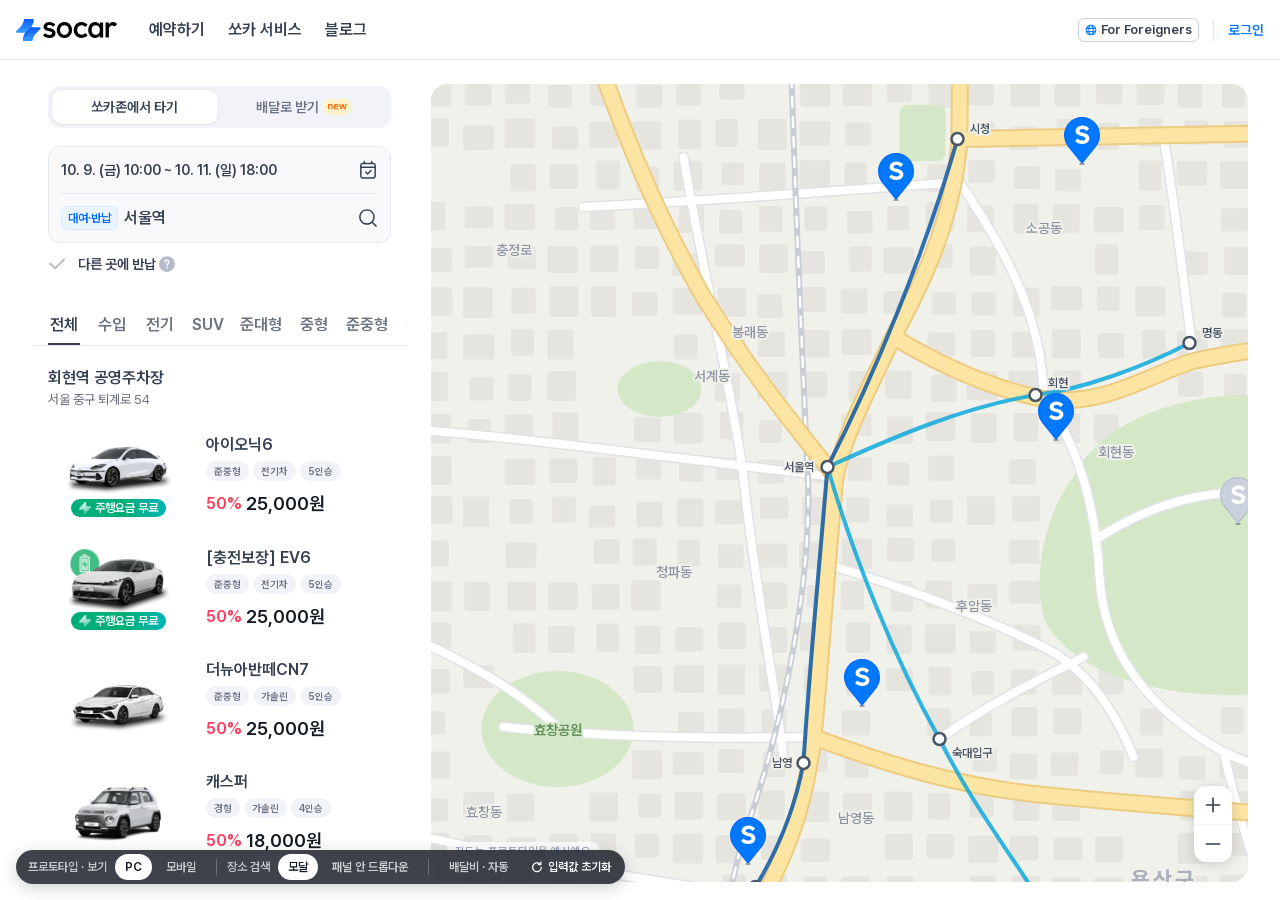
==== socar-zone-delivery-switch.html @ 8767984e "Show empty delivery request reminder again after focus and scroll" ====
<!doctype html>
<html lang="ko">
<head>
<meta charset="utf-8">
<meta name="viewport" content="width=device-width, initial-scale=1, viewport-fit=cover">
<meta name="description" content="쏘카 웹 예약 — 쏘카존 예약과 배달을 한 화면에서 전환하는 프로토타입">
<title>쏘카존·배달 전환 프로토타입 | 쏘카 웹 예약</title>
<style>
@font-face{font-family:'Pretendard Variable';font-style:normal;font-weight:45 930;font-display:swap;src:url([data-uri]) format('woff2');}
:root{
  color-scheme:light;
  /* SOCAR FRAME 2.0 */
  --white:#FFFFFF;
  --gray-50:#F9F9FB;--gray-100:#F2F3F8;--gray-200:#E5E8EF;--gray-300:#CBD1DC;--gray-400:#B4BBCB;
  --gray-500:#99A1B1;--gray-600:#697383;--gray-700:#4A5667;--gray-800:#354153;--gray-900:#262F3C;--gray-1000:#141A24;
  --blue-50:#EBF5FF;--blue-100:#D6EBFF;--blue-400:#3393FF;--blue-500:#0078FF;--blue-600:#0069FF;--blue-700:#0052E0;
  --indigo-50:#ECEFFE;--indigo-100:#D7DEFE;--indigo-500:#4B68FF;--indigo-600:#3554F8;
  --orange-50:#FFF8E6;--orange-100:#FFF3CC;--orange-300:#FFC566;--orange-500:#FF8800;--orange-600:#FA7900;
  --text-strong:#141A24;--text-primary:#354153;--text-secondary:#697383;--text-tertiary:#99A1B1;--text-disabled:#B4BBCB;
  --primary:#0078FF;--primary-strong:#0069FF;--primary-heavy:#0052E0;
  --border-weak:#F2F3F8;--border:#E5E8EF;
  --negative:#FF3A5B;--positive-strong:#00BB83;--caution:#FF8800;
  --map-land:#F1F1EC;
  --font:'Pretendard Variable','Pretendard',-apple-system,BlinkMacSystemFont,'Apple SD Gothic Neo','Noto Sans KR','Malgun Gothic',system-ui,sans-serif;
  box-sizing:border-box;
  padding-top:env(safe-area-inset-top,0px);
  padding-bottom:env(safe-area-inset-bottom,0px);
}
*,*::before,*::after{box-sizing:border-box}
html{height:100%;scroll-padding-top:env(safe-area-inset-top,0px);-webkit-text-size-adjust:100%;text-size-adjust:100%}
body{margin:0;height:100%;background:#FFFFFF;color:var(--text-primary);font-family:var(--font);font-size:14px;line-height:22px;-webkit-font-smoothing:antialiased;-moz-osx-font-smoothing:grayscale;word-break:keep-all}
p,h2{margin:0}
button{font:inherit;color:inherit;background:none;border:0;padding:0;margin:0;cursor:pointer;text-align:inherit;-webkit-tap-highlight-color:transparent}
input{font:inherit;color:inherit}
svg{display:block;flex:none}
:focus{outline:none}
:focus-visible{outline:2px solid var(--primary);outline-offset:2px}
.sr-only{position:absolute;width:1px;height:1px;padding:0;margin:-1px;overflow:hidden;clip:rect(0,0,0,0);white-space:nowrap;border:0}
.defs{position:absolute;width:0;height:0;overflow:hidden}

/* ── Layout ── */
.app{height:100%;min-height:640px;display:flex;flex-direction:column}
.gnb{flex:none;height:60px;background:#fff;border-bottom:1px solid var(--gray-200);position:relative;z-index:30}
.gnb__inner{max-width:1280px;height:100%;margin:0 auto;padding:12px 16px;display:flex;align-items:center;gap:32px}
.gnb__logo{display:block;flex:none;width:101px;height:22px;border-radius:4px}
.gnb__nav{flex:1;min-width:0;display:flex;align-items:center;gap:23px}
.gnb__nav a{font-size:16px;font-weight:600;line-height:24px;color:var(--text-primary);text-decoration:none;white-space:nowrap;border-radius:6px}
.gnb__util{flex:none;display:flex;align-items:center;gap:14px}
.koro{display:inline-flex;align-items:center;gap:4px;padding:1px 6px;border:1px solid var(--gray-300);border-radius:6px;background:#fff;font-size:13px;font-weight:600;line-height:20px;color:var(--text-primary);text-decoration:none;white-space:nowrap}
.gnb__divider{width:1px;height:22px;border-radius:1px;background:var(--gray-200)}
.gnb__login{font-size:14px;font-weight:600;line-height:22px;color:var(--primary);border-radius:6px}
.main{flex:1;min-height:0;display:flex;justify-content:center;padding:24px 32px 18px}
.main__inner{flex:1;max-width:1280px;min-width:0;height:100%;display:flex;gap:24px}

/* ── Left panel ── */
.panel{flex:none;width:375px;min-height:0;display:flex;flex-direction:column}
.results-scroll{flex:1;min-height:0;overflow-y:auto;overscroll-behavior:contain;scrollbar-width:thin;scrollbar-color:var(--gray-300) transparent}
.controls{flex:none;padding:0 12px}
.seg{position:relative;display:flex;gap:4px;height:42px;padding:4px;border-radius:12px;background:var(--gray-100)}
.seg__slider{position:absolute;top:4px;left:4px;width:calc(50% - 6px);height:34px;border-radius:10px;background:#fff;box-shadow:0 0 2px rgba(38,47,60,.12),0 1px 2px rgba(38,47,60,.06);transition:transform .2s ease}
.seg[data-mode="delivery"] .seg__slider{transform:translateX(calc(100% + 4px))}
.seg__btn{position:relative;z-index:1;flex:1;min-width:0;height:34px;padding:6px;border-radius:10px;display:inline-flex;align-items:center;justify-content:center;gap:2px;font-size:14px;font-weight:600;line-height:22px;color:var(--text-secondary);white-space:nowrap;transition:color .2s ease}
.seg__btn[aria-selected="true"]{color:var(--text-primary)}
.seg__btn:focus-visible{outline-offset:-2px}
.seg__new{display:inline-flex;align-items:center;height:14px;padding:0 5px;margin-left:2px;border-radius:999px;background:var(--orange-100);font-size:9px;font-weight:700;line-height:14px;letter-spacing:.2px;color:var(--orange-600)}

.fields{display:flex;flex-direction:column;gap:6px;margin-top:18px}
.field{width:100%;display:flex;align-items:center;gap:12px;padding:12px;border:1px solid var(--border);border-radius:12px;background:#fff;text-align:left;transition:border-color .15s ease}
.field:hover{border-color:var(--gray-300)}
.field__text{flex:1;min-width:0;font-size:14px;font-weight:600;line-height:22px;color:var(--text-primary);white-space:nowrap;overflow:hidden;text-overflow:ellipsis}
.field__icon{flex:none;color:var(--text-primary)}
.loc{width:100%;display:flex;align-items:center;gap:12px;padding:10px 12px;border:1px solid var(--border);border-radius:12px;background:#fff;text-align:left;transition:border-color .15s ease}
.loc:hover{border-color:var(--gray-300)}
.loc__lead{flex:none;display:flex;align-items:center}
.loc__body{flex:1;min-width:0;display:flex;flex-direction:column;gap:1px}
.loc__title{font-size:16px;font-weight:600;line-height:24px;color:var(--text-primary);white-space:nowrap;overflow:hidden;text-overflow:ellipsis}
.loc__title.is-placeholder{color:var(--text-tertiary)}
.loc__sub{min-width:0;font-size:13px;font-weight:500;line-height:20px;color:var(--text-secondary);white-space:nowrap;overflow:hidden;text-overflow:ellipsis}
.loc__trail{flex:none;color:var(--text-primary)}
/* 배달 + 반납 묶음 */
.locgroup{border:1px solid var(--border);border-radius:12px;background:#fff;overflow:hidden}
.locrow{width:100%;display:flex;align-items:center;gap:12px;padding:10px 12px;background:#fff;text-align:left;transition:background-color .15s}
.locrow:hover{background:var(--gray-50)}
.locrow:focus-visible{outline-offset:-2px;border-radius:12px}
.locrow+.locrow{border-top:1px solid var(--border)}
.locrow__title{flex:1;min-width:0;font-size:16px;font-weight:600;line-height:24px;color:var(--text-primary);white-space:nowrap;overflow:hidden;text-overflow:ellipsis}
.locrow__title.is-placeholder{color:var(--text-tertiary)}
.tag{display:inline-flex;align-items:center;padding:2px 6px;border-radius:6px;font-size:12px;font-weight:600;line-height:18px;white-space:nowrap}
.tag--del{background:var(--blue-50);border:1px solid var(--blue-100);color:var(--primary-strong)}
.tag--ret{background:var(--indigo-50);border:1px solid var(--indigo-100);color:var(--indigo-500)}

.ret-slot{min-height:22px;margin-top:10px;display:flex}
.ret-info{display:flex;align-items:center;gap:6px;font-size:13px;font-weight:500;line-height:22px;color:var(--text-tertiary)}
.ret-toggle{display:inline-flex;align-items:center;gap:8px;border-radius:8px}
.ret-toggle__label{font-size:14px;font-weight:600;line-height:22px;color:#637080}
.ret-toggle__fee{margin-left:-4px;font-size:12px;font-weight:600;line-height:18px;color:var(--indigo-500)}

.chips{position:sticky;top:0;z-index:2;display:flex;gap:6px;margin-top:14px;padding:10px 12px;background:#fff;overflow-x:auto;scrollbar-width:none}
.results-scroll.is-browsing .chips{box-shadow:0 1px 0 var(--border-weak)}
.chips::-webkit-scrollbar{display:none}
.chip{flex:none;height:38px;padding:0 14px;border:1px solid var(--gray-200);border-radius:19px;background:#fff;font-size:14px;font-weight:600;line-height:22px;color:var(--text-primary);white-space:nowrap;transition:background-color .15s,border-color .15s,color .15s}
.chip:hover{border-color:var(--gray-300)}
.chip[aria-pressed="true"]{background:var(--gray-900);border-color:var(--gray-900);color:#fff}
.chip:focus-visible{outline-offset:1px}
.list{min-height:calc(100% - 58px);margin-top:6px;padding-bottom:64px}
.list:focus-visible{outline-offset:-2px;border-radius:16px}

/* zone groups / car items */
.zone-group{border-radius:24px;padding-bottom:16px;background:#fff;transition:background-color .5s ease}
.zone-group+.zone-group{margin-top:8px}
.zone-group.is-flash{background:var(--blue-50);transition-duration:.08s}
.zoneinfo{display:flex;align-items:center;gap:6px;padding:10px 16px 12px}
.zoneinfo__name{font-size:16px;font-weight:600;line-height:24px;color:var(--text-primary)}
.zoneinfo__copy{flex:1;min-width:0}
.zoneinfo__oneway{display:block;font-size:12px;line-height:20px;color:#0078FF;font-weight:600}
.zone-query-status{min-height:100px;padding:12px 16px;background:#F2F7FF;border-bottom:1px solid #E8EBF1;font-size:13px;line-height:20px;color:#374553}
.zone-query-status strong{display:block;color:#0078FF;font-size:14px}
.zone-query-status small{display:block;color:#646F80;font-size:11px}
.zone-ret-option{width:100%}
.zone-ret-option .ret-toggle{width:100%;padding:9px 10px;border:1px solid #DCE4EE;border-radius:8px;background:#F7F9FC}
.zone-ret-option .ret-toggle__label{color:#374553}
.zone-ret-option .ret-info{margin-top:6px;padding-left:2px;font-size:12px}
.zoneinfo__addr{font-size:12px;font-weight:500;line-height:18px;color:var(--text-secondary)}
.cars{display:flex;flex-direction:column;gap:2px}
.dlist{display:flex;flex-direction:column;gap:4px}
.car{position:relative;width:100%;display:flex;align-items:center;gap:16px;padding:12px 16px;border-radius:0;background:transparent;text-align:left;transition:background-color .15s ease}
@media (hover:hover) and (pointer:fine){.app:not(.is-mobile) button.car:hover{background:#F9F9FB;border-radius:12px}}
.car:focus-visible{outline-offset:-2px}
.car__dim{width:100%;display:flex;align-items:center;gap:16px;opacity:.3}
.car__thumb{flex:none;width:140px;display:flex;flex-direction:column;align-items:center}
.car__img{display:block;width:110px;height:70px;object-fit:cover}
.badge-free{position:relative;margin-top:-3px;display:inline-flex;align-items:center;gap:4px;padding:0 8px;border-radius:40px;background:linear-gradient(90deg,#00AE7A 56.754%,#00B5AF 94.296%);font-size:12px;font-weight:600;line-height:18px;color:#fff;white-space:nowrap}
.car__info{flex:1;min-width:0;display:flex;flex-direction:column;gap:10px}
.car__row{display:flex;flex-direction:column;gap:4px;min-width:0}
.car__name{font-size:16px;font-weight:600;line-height:24px;color:var(--text-primary);white-space:nowrap;overflow:hidden;text-overflow:ellipsis}
.car__chips{display:flex;flex-wrap:wrap;gap:4px}
.mini-chip{padding:2px 8px;border-radius:16px;background:var(--gray-100);font-size:10px;font-weight:600;line-height:16px;color:var(--text-secondary);white-space:nowrap}
.car__sub{display:flex;flex-direction:column}
.price{display:flex;align-items:center;gap:4px;font-weight:600;white-space:nowrap}
.price__rate{font-size:16px;line-height:24px;color:var(--negative)}
.price__amount{font-size:18px;line-height:26px;color:var(--text-strong)}
.fee{display:flex;align-items:center;gap:2px;font-size:10px;font-weight:600;line-height:16px;color:var(--indigo-600)}
.reserved-tag{position:absolute;left:50%;top:50%;transform:translate(-50%,-50%);padding:3px 8px;border-radius:6px;background:var(--gray-500);font-size:12px;font-weight:600;line-height:18px;color:#fff;white-space:nowrap}
.nudge{margin:0 12px 12px;padding:16px;border:1px solid var(--border);border-radius:16px;background:var(--gray-50)}
.nudge__title{font-size:16px;font-weight:600;line-height:24px;color:var(--text-strong)}
.nudge__body{margin-top:4px;font-size:14px;line-height:22px;color:var(--text-secondary)}
.nudge__actions{display:flex;flex-wrap:wrap;gap:8px;margin-top:14px}

/* ActionButton */
.btn{display:inline-flex;align-items:center;justify-content:center;padding:12px 18px;border-radius:12px;font-size:14px;font-weight:600;line-height:22px;white-space:nowrap;transition:filter .15s,background-color .15s}
.btn:hover{filter:brightness(.96)}
.btn--primary{background:var(--primary);color:#fff}
.btn--secondary{background:var(--blue-100);color:var(--primary-heavy)}
.btn:disabled{opacity:.4;cursor:default;filter:none}
.btn--ghost{background:transparent;color:var(--text-secondary)}
.btn--ghost:hover{filter:none;background:rgba(38,47,60,.06);color:var(--text-primary)}
.btn--sm{padding:6px 12px;border-radius:10px;font-size:13px;line-height:20px}
.btn--outline{background:#fff;color:var(--text-primary);box-shadow:inset 0 0 0 1px var(--gray-200)}
.btn--outline:hover{filter:none;background:var(--gray-50)}

/* ── Map ── */
.map{position:relative;flex:1;min-width:0;border-radius:16px;overflow:hidden;background:var(--map-land);isolation:isolate}
.map__viewport{position:absolute;inset:0;overflow:hidden;cursor:grab;touch-action:none;border-radius:16px}
.map__viewport.is-dragging{cursor:grabbing}
.map__viewport:focus-visible{outline:2px solid var(--primary);outline-offset:-2px}
.map__svg{position:absolute;inset:0;width:100%;height:100%;display:block;pointer-events:none;user-select:none;-webkit-user-select:none}
.ml{font-family:var(--font);paint-order:stroke;stroke:var(--map-land);stroke-width:calc(4px / var(--z,1));stroke-linejoin:round}
.ml--district{font-size:calc(22px / var(--z,1));font-weight:700;fill:#A9B0BB;letter-spacing:calc(3px / var(--z,1))}
.ml--area{font-size:calc(14px / var(--z,1));font-weight:500;fill:#8B93A1}
.ml--park{font-size:calc(14px / var(--z,1));font-weight:600;fill:#5C8C58;stroke:#D4E8C8}
.ml--water{font-size:calc(18px / var(--z,1));font-weight:600;fill:#6C9AC5;stroke:#BFD9F1;letter-spacing:calc(6px / var(--z,1))}
.ml--stn{font-size:calc(12px / var(--z,1));font-weight:600;fill:#4A5667}
.overlay{position:absolute;inset:0;overflow:hidden;pointer-events:none}
.overlay__layer{position:absolute;inset:0}
.map[data-mode="delivery"] #zoneLayer{visibility:hidden}
.poi{position:absolute;display:flex;align-items:center;gap:4px;transform:translate(-4px,-50%);font-size:12px;font-weight:600;line-height:16px;color:#4A5667;white-space:nowrap;opacity:0;transition:opacity .2s;text-shadow:0 0 3px #F1F1EC,0 0 3px #F1F1EC,0 0 2px #F1F1EC}
.poi::before{content:'';flex:none;width:8px;height:8px;border-radius:50%;background:#fff;border:2px solid #99A1B1}
.overlay.show-poi .poi{opacity:1}

/* zone pins */
.zpin{position:absolute;width:36px;height:48px;margin:-48px 0 0 -18px;border-radius:18px;transform-origin:50% 100%;transition:transform .16s ease;pointer-events:auto}
.zpin:hover,.zpin.is-hover,.zpin.is-active{transform:scale(1.14);z-index:3}
.zpin:focus-visible{outline-offset:0}
.zpin.is-enter svg{animation:pin-drop .34s cubic-bezier(.2,.7,.2,1) var(--d,0ms) both}
.zpin__tip{position:absolute;left:50%;bottom:calc(100% + 4px);transform:translateX(-50%);display:flex;align-items:center;gap:4px;padding:6px 10px;border-radius:12px;background:#fff;box-shadow:0 2px 10px rgba(38,47,60,.18);font-size:12px;font-weight:600;line-height:18px;color:var(--text-primary);white-space:nowrap;opacity:0;pointer-events:none;transition:opacity .15s}
.zpin__tip b{font-weight:600;color:var(--primary)}
.zpin.is-empty .zpin__tip b{color:var(--text-tertiary)}
.zpin:hover .zpin__tip,.zpin.is-hover .zpin__tip,.zpin.is-active .zpin__tip,.zpin:focus-visible .zpin__tip{opacity:1}

/* 배달·반납 핀 — 지도를 움직이면 가운데 핀이 꽂힘 */
.pin{position:absolute;display:flex;flex-direction:column;align-items:center;pointer-events:auto;cursor:pointer;border-radius:14px}
.map__viewport.is-dragging .pin{cursor:grabbing}
.pin:focus-visible{outline-offset:2px}
.pin.is-active{z-index:4}
.pin__label{display:inline-flex;align-items:center;justify-content:center;gap:4px;padding:4px 10px;border-radius:100px;background:var(--gray-900);font-size:12px;font-weight:600;line-height:18px;color:#fff;white-space:nowrap;box-shadow:0 2px 8px rgba(20,26,36,.25);transition:transform .18s cubic-bezier(.2,.7,.2,1),background-color .15s}
.pin__stem{width:2px;height:25px;border-radius:1px;background:var(--gray-900);transform-origin:50% 100%;transition:transform .18s cubic-bezier(.2,.7,.2,1)}
.pin--simple{transform:translate(-50%,-100%)}
.pin--car{transform:translate(-50%,-69px)}
.pin--car .pin__label{min-width:75px}
.pin--car .pin__stem{height:22px}
.pin__car{display:block;transition:transform .18s cubic-bezier(.2,.7,.2,1)}
.pin:hover .pin__label{background:var(--gray-1000)}
.pin__ground{position:absolute;left:50%;bottom:-3px;width:12px;height:5px;margin-left:-6px;border-radius:50%;background:rgba(20,26,36,.32);opacity:0;transition:opacity .15s}
.pin--car .pin__ground{bottom:-5px}
/* 들림 → 꽂힘 */
.pin.is-lifted .pin__label{transform:translateY(-10px)}
.pin.is-lifted .pin__stem{transform:scaleY(1.4)}
.pin--car.is-lifted .pin__stem{transform:scaleY(1.45)}
.pin--car.is-lifted .pin__car{transform:translateY(-10px)}
.pin.is-lifted .pin__ground{opacity:1}
.pin.is-plant .pin__label,.pin--car.is-plant .pin__car{animation:plant .32s cubic-bezier(.3,.7,.4,1)}
.pin.is-plant .pin__stem{animation:plant-stem .32s cubic-bezier(.3,.7,.4,1)}
@keyframes plant{0%{transform:translateY(-10px)}60%{transform:translateY(2px)}100%{transform:none}}
@keyframes plant-stem{0%{transform:scaleY(1.4)}60%{transform:scaleY(.92)}100%{transform:none}}
/* 가운데가 아닌 핀이 아직 확정 전이면 주황 점 */
.pin.is-pending .pin__label::after{content:'';width:6px;height:6px;border-radius:50%;background:var(--caution);box-shadow:0 0 0 2px var(--gray-900)}
.pin.is-enter{animation:pin-in .32s cubic-bezier(.2,.7,.2,1)}
/* 확정된 핀: 연필 아이콘 + hover/focus 때 '위치 수정'이 펼쳐짐 */
.pin.is-set .pin__label{gap:3px;padding:4px 8px 4px 10px}
.pin__name{white-space:nowrap}
.pin__more{max-width:0;opacity:0;overflow:hidden;white-space:nowrap;transition:max-width .22s cubic-bezier(.2,.7,.2,1),opacity .18s}
.pin__edit{opacity:.75}
.pin.is-set:hover .pin__label,.pin.is-set:focus-visible .pin__label{background:var(--primary)}
.pin.is-set:hover .pin__stem,.pin.is-set:focus-visible .pin__stem{background:var(--primary)}
.pin.is-set:hover .pin__more,.pin.is-set:focus-visible .pin__more,.pin.is-coach .pin__more{max-width:64px;opacity:1}
.pin.is-set:hover .pin__edit,.pin.is-set:focus-visible .pin__edit{opacity:1}
.pin.is-set.is-pending .pin__label::after{order:-1}
/* 처음 확정한 뒤 한 번 보여주는 말풍선 */
.pin__coach{position:absolute;left:calc(100% + 10px);top:-1px;padding:6px 10px;border-radius:10px;background:#fff;box-shadow:0 4px 14px rgba(38,47,60,.18);font-size:12px;font-weight:600;line-height:18px;color:var(--text-primary);white-space:nowrap;opacity:0;transform:translateX(-4px);pointer-events:none;transition:opacity .2s,transform .2s}
.pin__coach::before{content:'';position:absolute;left:-5px;top:50%;width:10px;height:10px;margin-top:-5px;background:#fff;transform:rotate(45deg);border-radius:2px}
.pin.is-coach .pin__coach{opacity:1;transform:none}
.pin.is-coach .pin__label{background:var(--primary)}
.pin.is-coach .pin__stem{background:var(--primary)}
.pin.is-editing .pin__coach{display:none}

.map__top{position:absolute;top:16px;left:50%;z-index:9;transform:translateX(-50%);width:calc(100% - 140px);display:flex;justify-content:center;pointer-events:none}
.snackbar{display:flex;align-items:center;gap:8px;max-width:100%;padding:12px 16px;border-radius:20px;background:var(--gray-900);font-size:14px;font-weight:400;line-height:22px;color:#fff;opacity:0;transform:translateY(-8px);transition:opacity .2s,transform .2s}
.snackbar.is-show{opacity:1;transform:none}
.map__research{position:absolute;top:16px;left:50%;z-index:7;display:inline-flex;align-items:center;gap:6px;padding:8px 14px 8px 12px;border-radius:100px;background:#fff;box-shadow:0 2px 12px rgba(38,47,60,.2);font-size:14px;font-weight:600;line-height:22px;color:var(--primary);white-space:nowrap;opacity:0;pointer-events:none;transform:translate(-50%,-6px);transition:opacity .2s,transform .2s}
.map__research.is-show{opacity:1;pointer-events:auto;transform:translate(-50%,0)}
.zoomctl{position:absolute;right:16px;bottom:20px;z-index:8;display:flex;flex-direction:column;border-radius:12px;background:#fff;box-shadow:0 2px 12px rgba(38,47,60,.18);overflow:hidden}
.zoomctl button{width:38px;height:38px;display:flex;align-items:center;justify-content:center;color:var(--text-primary);border-radius:0}
.zoomctl button:hover:not(:disabled){background:var(--gray-50)}
.zoomctl button+button{border-top:1px solid var(--gray-100)}
.zoomctl button:disabled{color:var(--text-disabled);cursor:default}
.zoomctl button:focus-visible{outline-offset:-2px}
.map__caption{padding:2px 8px;border-radius:6px;background:rgba(255,255,255,.82);font-size:11px;font-weight:500;line-height:16px;color:var(--text-tertiary)}

/* 하단 확정 바 (Figma: blur 15 · white 50% · radius 14) */
.pinbar{position:absolute;left:50%;bottom:20px;z-index:9;width:min(444px,calc(100% - 120px));transform:translateX(-50%);padding:12px 16px;border:1px solid #fff;border-radius:14px;background:rgba(255,255,255,.6);-webkit-backdrop-filter:blur(15px);backdrop-filter:blur(15px);box-shadow:0 4px 6px rgba(0,0,0,.04)}
.pinbar[hidden]{display:none}
.app:not(.is-mobile) .pinbar{top:20px;bottom:auto;width:min(540px,calc(100% - 32px))}
.app:not(.is-mobile) .map.has-pinbar .map__top{top:calc(var(--pinbar-height,68px) + 24px)}
.pinbar.is-enter{animation:bar-in .26s cubic-bezier(.2,.7,.2,1)}
.pinbar__row{display:flex;align-items:center;gap:12px}
.pinbar__row .btn--ghost{margin-right:-6px}
.pinbar__body{flex:1;min-width:0;display:flex;flex-direction:column;gap:1px}
.pinbar__name{display:inline-flex;align-items:center;gap:4px;max-width:100%;border-radius:6px;font-size:14px;font-weight:600;line-height:22px;color:var(--text-strong)}
.pinbar__name>span{min-width:0;white-space:nowrap;overflow:hidden;text-overflow:ellipsis}
.pinbar__name:hover{text-decoration:underline;text-underline-offset:3px}
.pinbar__name.is-loading{color:var(--text-tertiary)}
.pinbar__name.is-loading span{background:linear-gradient(90deg,#99A1B1 0%,#CBD1DC 50%,#99A1B1 100%);background-size:200% 100%;-webkit-background-clip:text;background-clip:text;color:transparent;animation:shimmer 1s linear infinite}
@keyframes shimmer{from{background-position:200% 0}to{background-position:0 0}}
.pinbar__addr{font-size:13px;font-weight:400;line-height:20px;color:#637080;white-space:nowrap;overflow:hidden;text-overflow:ellipsis}
.pinbar__actions{flex:none;display:flex;align-items:center;gap:6px}
.app:not(.is-mobile) .pinbar__actions .btn{padding:6px 10px;border-radius:8px;height:32px}
.app:not(.is-mobile) .pinbar__actions [data-bar="cancel"]{min-width:50px}
.app:not(.is-mobile) .pinbar__actions [data-bar="confirm"]{min-width:84px}
.pinbar .tag{border:0;box-shadow:inset 0 0 0 1px var(--blue-100)}
.pinbar .tag--ret{box-shadow:inset 0 0 0 1px var(--indigo-100)}
.pinbar__search-icon{flex:none;display:block}
.location-loading{display:inline-flex;align-items:center;justify-content:center;gap:5px;width:50px;height:22px;padding:0 11px;vertical-align:middle}
.location-loading img{flex:none;animation:dot 1s ease-in-out infinite}
.location-loading img:nth-child(2){animation-delay:.15s}
.location-loading img:nth-child(3){animation-delay:.3s}
.pinbar[data-location-state="blocked"] .pinbar__name,.pinbar[data-location-state="editing-blocked"] .pinbar__name,
[data-loc][data-location-state="blocked"] .loc__title,[data-loc][data-location-state="editing-blocked"] .loc__title,
[data-loc][data-location-state="blocked"] .locrow__title,[data-loc][data-location-state="editing-blocked"] .locrow__title{color:var(--text-secondary)}

/* 장소 검색 (모달 / 드롭다운 공통) */
.scrim{position:fixed;inset:0;z-index:60;background:rgba(20,26,36,.4);display:flex;align-items:center;justify-content:center;padding:24px}
.scrim.delivery-entry{background:rgba(0,0,0,.44)}
.scrim.is-enter{animation:fade-in .18s ease-out}
.sheet{display:flex;flex-direction:column;background:#fff}
.sheet--modal{width:min(480px,100%);height:min(699px,calc(100vh - 48px));border:1px solid var(--border);border-radius:24px;box-shadow:0 2px 10px rgba(0,0,0,.1);overflow:hidden}
.scrim.is-enter .sheet--modal{animation:sheet-in .22s cubic-bezier(.2,.7,.2,1)}
.sheet--dropdown{position:fixed;z-index:60;border:1px solid var(--border);border-radius:16px;box-shadow:0 12px 32px rgba(38,47,60,.18);overflow:hidden}
.sheet--dropdown.is-enter{animation:drop-in .16s ease-out}
.sheet__head{flex:none;display:flex;align-items:center;justify-content:space-between;gap:8px;min-height:62px;padding:10px 16px 0}
.sheet__title{font-size:18px;font-weight:600;line-height:26px;color:var(--text-strong)}
.sheet__close{width:40px;height:40px;margin-right:-8px;display:flex;align-items:center;justify-content:center;border-radius:10px;color:var(--text-strong)}
.sheet__close:hover{background:var(--gray-50)}
.sheet__search{flex:none;padding:12px 16px}
.sinput{display:flex;align-items:center;gap:8px;padding:12px 14px;border-radius:14px;background:var(--gray-100);cursor:text}
.sinput:focus-within{box-shadow:inset 0 0 0 1.5px var(--primary)}
.sinput input{flex:1;min-width:0;border:0;outline:0;background:transparent;font-size:16px;font-weight:600;line-height:24px;color:var(--text-strong)}
.sinput input::placeholder{color:var(--text-tertiary)}
.sinput svg{color:var(--gray-500)}
.sheet__body{flex:1;min-height:0;overflow-y:auto;padding-bottom:16px}
.sheet--dropdown .sheet__body{max-height:380px}
.sec-title{display:flex;align-items:center;gap:8px;padding:16px 16px 8px}
.sec-title p{flex:1;font-size:14px;font-weight:600;line-height:22px;color:var(--text-primary)}
.text-btn{font-size:13px;font-weight:500;line-height:20px;color:var(--text-secondary);border-radius:6px}
.text-btn:hover{color:var(--text-primary)}
.recent{display:flex;align-items:center;gap:12px;margin:0 16px;padding:16px 0;border-bottom:1px solid var(--border-weak)}
.recent__main{flex:1;min-width:0;display:flex;flex-direction:column;gap:2px;text-align:left;border-radius:8px}
.recent__line{display:flex;align-items:center;gap:8px}
.recent__name{min-width:0;font-size:16px;font-weight:400;line-height:24px;color:var(--text-primary);white-space:nowrap;overflow:hidden;text-overflow:ellipsis}
.recent__main:hover .recent__name{text-decoration:underline;text-underline-offset:3px}
.recent__addr{padding-left:26px;font-size:13px;font-weight:400;line-height:20px;color:var(--text-secondary)}
.recent__del{width:28px;height:28px;display:flex;align-items:center;justify-content:center;border-radius:8px;color:var(--gray-400)}
.recent__del:hover{background:var(--gray-50);color:var(--gray-600)}
.results{display:flex;flex-direction:column;gap:10px;padding:4px 16px 0}
.result{display:flex;align-items:center;gap:16px;padding:16px;border-radius:14px;background:var(--gray-50);cursor:pointer;transition:background-color .15s}
.result:hover,.result.is-active{background:var(--gray-100)}
.result__text{flex:1;min-width:0;display:flex;flex-direction:column;gap:4px}
.result__name{font-size:16px;font-weight:400;line-height:24px;color:var(--text-strong)}
.result__name b{font-weight:600}
.result__addr{font-size:13px;font-weight:400;line-height:20px;color:var(--text-secondary)}
.sheet__empty{padding:28px 16px;text-align:center;font-size:14px;line-height:22px;color:var(--text-secondary)}
.sheet__empty b{display:block;margin-bottom:4px;font-weight:600;color:var(--text-primary)}

/* 프로토타입 전용 옵션 */
.proto-opt{position:fixed;left:16px;bottom:calc(16px + env(safe-area-inset-bottom,0px));z-index:70;display:flex;align-items:center;gap:4px;padding:4px 4px 4px 12px;border-radius:999px;background:rgba(20,26,36,.82);-webkit-backdrop-filter:blur(8px);backdrop-filter:blur(8px);box-shadow:0 4px 16px rgba(20,26,36,.2)}
.proto-opt__label{margin-right:4px;font-size:12px;font-weight:600;line-height:18px;color:rgba(255,255,255,.7);white-space:nowrap}
.proto-opt button{padding:4px 10px;border-radius:999px;font-size:12px;font-weight:600;line-height:18px;color:rgba(255,255,255,.75);white-space:nowrap}
.proto-opt button[aria-pressed="true"]{background:#fff;color:var(--text-strong)}
.proto-opt button:focus-visible{outline-color:#fff}

@keyframes pin-drop{from{opacity:0;transform:translateY(-14px)}to{opacity:1;transform:none}}
@keyframes pin-in{from{opacity:0;filter:blur(1px)}to{opacity:1;filter:none}}
@keyframes bar-in{from{opacity:0;transform:translate(-50%,10px)}to{opacity:1;transform:translate(-50%,0)}}
@keyframes fade-in{from{opacity:0}to{opacity:1}}
@keyframes sheet-in{from{opacity:0;transform:translateY(12px) scale(.98)}to{opacity:1;transform:none}}
@keyframes drop-in{from{opacity:0;transform:translateY(-6px)}to{opacity:1;transform:none}}
@keyframes shake{0%,100%{transform:translate(-50%,0)}25%{transform:translate(calc(-50% - 6px),0)}50%{transform:translate(calc(-50% + 6px),0)}75%{transform:translate(calc(-50% - 3px),0)}}
.pinbar.is-shake{animation:shake .34s ease-in-out}

@media (prefers-reduced-motion:reduce){
  *,*::before,*::after{animation-duration:.01ms!important;animation-iteration-count:1!important;transition-duration:.01ms!important;scroll-behavior:auto!important}
}

/* 일시 선택 (예시 일정) */
.sheet--dropdown .pop__title{padding:14px 16px 6px;font-size:14px;font-weight:600;line-height:22px;color:var(--text-strong)}
.pop__opts{padding:0 8px}
.opt{width:100%;display:flex;align-items:center;gap:10px;padding:10px 8px;border-radius:12px;font-size:14px;font-weight:600;line-height:22px;color:var(--text-primary);text-align:left}
.opt:hover{background:var(--gray-50)}
.pop__foot{margin-top:4px;padding:10px 16px 12px;border-top:1px solid var(--border-weak);font-size:12px;font-weight:500;line-height:18px;color:var(--text-tertiary)}


/* ── 모바일: 지도 전체 화면 + 왼쪽 패널을 바텀시트로 ── */
.stage{height:100%}
.sheet-handle{display:none}
.proto-opt__sep{width:1px;height:16px;margin:0 6px;background:rgba(255,255,255,.25)}
body.is-narrow .proto-opt{top:calc(11px + env(safe-area-inset-top,0px));bottom:auto;left:auto;right:72px;padding:3px}
body.is-narrow .proto-opt>:not(.proto-opt__reset){display:none}
.stage.is-frame{display:flex;align-items:center;justify-content:center;min-height:100%;padding:24px;background:#E7E9EE}
.stage.is-frame .app{width:390px;height:min(844px,calc(100vh - 48px));min-height:0;border-radius:40px;overflow:hidden;position:relative;background:#fff;box-shadow:0 0 0 10px #1C1E21,0 0 0 11px #3A3D42,0 30px 70px rgba(20,26,36,.35)}
.app.is-mobile{position:relative;overflow:hidden;min-height:0}
.app.is-mobile .gnb{height:52px}
.app.is-mobile .gnb__inner{gap:12px;padding:10px 16px}
.app.is-mobile .gnb__nav,.app.is-mobile .koro,.app.is-mobile .gnb__divider{display:none}
.app.is-mobile .gnb__util{margin-left:auto}
.app.is-mobile .main{padding:0;display:block;position:relative}
.app.is-mobile .main__inner{display:block;position:relative;height:100%;max-width:none}
.app.is-mobile .map{position:absolute;inset:0;border-radius:0;max-width:none;height:auto;margin:0}
.app.is-mobile .map__viewport{border-radius:0}
.app.is-mobile .panel{position:absolute;left:0;right:0;bottom:0;z-index:20;width:auto;max-width:none;height:100%;margin:0;background:#fff;border-radius:var(--sheet-radius,20px) var(--sheet-radius,20px) 0 0;box-shadow:0 -4px 24px rgba(38,47,60,.14);transform:translateY(var(--sheet-y,45%));transition:transform .32s cubic-bezier(.2,.7,.2,1),border-radius .32s cubic-bezier(.2,.7,.2,1)}
.app.is-mobile .panel.is-dragging{transition:none}
.app.is-mobile .sheet-handle{flex:none;display:flex;align-items:center;justify-content:center;height:var(--sheet-top-space,26px);opacity:var(--sheet-handle-opacity,1);overflow:hidden;cursor:grab;touch-action:none;transition:height .32s cubic-bezier(.2,.7,.2,1),opacity .16s ease}
.app.is-mobile .sheet-handle:active{cursor:grabbing}
.app.is-mobile .sheet-handle span{width:36px;height:4px;border-radius:2px;background:var(--gray-300)}
.app.is-mobile .sheet-handle:focus-visible{outline-offset:-4px}
.app.is-mobile .fields{margin-top:14px}
.app.is-mobile .results-scroll{flex:none;height:calc(var(--sheet-visible,100%) - var(--sheet-top-space,26px));transition:height .32s cubic-bezier(.2,.7,.2,1)}
.app.is-mobile .results-scroll{touch-action:pan-x pinch-zoom}
.app.is-mobile .panel.is-dragging .sheet-handle,.app.is-mobile .panel.is-dragging .results-scroll{transition:none}
.app.is-mobile .panel[data-snap="full"] .sheet-handle{pointer-events:none}
.sheet-map-return{display:none}
.app.is-mobile .sheet-map-return{position:absolute;display:inline-flex;align-items:center;justify-content:center;gap:6px;left:calc(50% + .5px);bottom:calc(20px + env(safe-area-inset-bottom,0px));transform:translateX(-50%);z-index:21;width:134px;height:40px;padding:9px 16px;border:0;border-radius:48px;background:var(--white);color:var(--text-primary);font-size:14px;font-weight:600;line-height:22px;white-space:nowrap;box-shadow:inset 0 0 0 1px var(--gray-900),0 0 6px rgba(38,47,60,.04),0 3px 2px rgba(38,47,60,.04),0 2px 8px rgba(38,47,60,.08);opacity:0;visibility:hidden;pointer-events:none;transition:opacity .16s ease,visibility 0s linear .16s}
.app.is-mobile.is-sheet-full:not(.is-detail) .sheet-map-return{opacity:1;visibility:visible;pointer-events:auto;transition:opacity .16s ease .12s,visibility 0s}
.sheet-map-return img{flex:none}
.app.is-mobile .panel[data-snap="full"] .list{padding-bottom:calc(96px + env(safe-area-inset-bottom,0px))}
.app.is-mobile .chips{margin-top:12px}
.app.is-mobile .list{padding-bottom:calc(24px + env(safe-area-inset-bottom,0px))}
.app.is-mobile .map__top{top:12px;width:calc(100% - 24px)}
.app.is-mobile .snackbar{font-size:14px}
.app.is-mobile .map__research{top:12px}

.app.is-mobile .zoomctl{right:12px;bottom:calc(var(--pad-b,0px) + 12px)}
/* 수정 중: 시트 대신 하단에 붙는 확정 시트 */
.app.is-mobile .pinbar{left:0;right:0;bottom:0;width:auto;transform:none;z-index:25;padding:18px 16px calc(16px + env(safe-area-inset-bottom,0px));border:0;border-radius:20px 20px 0 0;background:#fff;-webkit-backdrop-filter:none;backdrop-filter:none;box-shadow:0 -4px 24px rgba(38,47,60,.14)}
.app.is-mobile .pinbar.is-enter{animation:bar-up .3s cubic-bezier(.2,.7,.2,1)}
.app.is-mobile .pinbar.is-shake{animation:shake-m .34s ease-in-out}
.app.is-mobile .pinbar__row{flex-wrap:wrap;row-gap:16px}
.app.is-mobile .pinbar__actions{flex:1 1 100%;gap:12px}
.app.is-mobile .pinbar__body{flex:1 1 calc(100% - 56px)}
.app.is-mobile .pinbar__name{font-size:16px;line-height:24px}
.app.is-mobile .pinbar__addr{font-size:14px;line-height:22px}
.app.is-mobile .pinbar__row .btn{flex:1;padding:14px 18px;border-radius:14px;font-size:16px;line-height:24px}
.app.is-mobile .pinbar__row .btn--ghost{flex:0 0 96px;margin-right:0;background:var(--gray-100);color:var(--text-primary)}
@keyframes bar-up{from{transform:translateY(100%)}to{transform:none}}
@keyframes shake-m{0%,100%{transform:none}25%{transform:translateX(-6px)}50%{transform:translateX(6px)}75%{transform:translateX(-3px)}}
/* 장소 검색은 전체 화면, 일시는 바텀시트 */
.app.is-mobile .scrim{position:absolute;inset:0;z-index:60;padding:0;background:transparent;align-items:stretch}
.app.is-mobile .sheet--modal{width:100%;height:100%;border:0;border-radius:0;box-shadow:none}
.app.is-mobile .scrim.is-enter .sheet--modal{animation:sheet-up .26s cubic-bezier(.2,.7,.2,1)}
.app.is-mobile .scrim.scrim--bottom{align-items:flex-end;background:rgba(20,26,36,.4)}
.sheet--bottom{width:100%;border-radius:20px 20px 0 0;padding-bottom:calc(12px + env(safe-area-inset-bottom,0px));box-shadow:0 -8px 24px rgba(38,47,60,.16)}
.app.is-mobile .scrim.is-enter .sheet--bottom{animation:sheet-up .26s cubic-bezier(.2,.7,.2,1)}
.sheet--bottom .pop__title{padding:18px 20px 8px;font-size:18px;font-weight:600;line-height:26px;color:var(--text-strong)}
.sheet--bottom .pop__opts{padding:0 12px}
.sheet--bottom .opt{padding:14px 8px;font-size:16px;line-height:24px}
.sheet--bottom .pop__foot{padding:12px 20px 4px}
@keyframes sheet-up{from{opacity:.6;transform:translateY(32px)}to{opacity:1;transform:none}}
/* 모바일: 안내 말풍선은 핀 위로 */
.app.is-mobile .pin__coach{left:50%;top:auto;bottom:calc(100% + 10px);transform:translate(-50%,4px)}
.app.is-mobile .pin.is-coach .pin__coach{transform:translate(-50%,0)}
.app.is-mobile .pin__coach::before{left:50%;top:auto;bottom:-5px;margin:0 0 0 -5px}

/* 확정된 핀의 연필 배지 — hover가 없는 모바일에서도 '눌러서 고칠 수 있는 핀'으로 보이게 */
.pin.is-set .pin__label{padding:4px 18px 4px 10px}
.pin__badge{position:absolute;top:2px;right:-10px;width:22px;height:22px;border-radius:50%;display:flex;align-items:center;justify-content:center;background:#fff;color:var(--gray-900);box-shadow:0 1px 4px rgba(20,26,36,.28),0 0 0 1px rgba(20,26,36,.06);transition:transform .15s,color .15s}
.pin__badge .pin__edit{opacity:1}
.pin.is-set:hover .pin__badge,.pin.is-set:focus-visible .pin__badge,.pin.is-coach .pin__badge{color:var(--primary)}
.pin.is-set:active .pin__label{transform:scale(.96)}
.pin.is-set:active .pin__badge{transform:scale(.9)}
.pin.is-set.is-pending .pin__label::after{display:none}
.pin.is-set.is-pending .pin__badge{box-shadow:0 0 0 2px var(--caution),0 1px 4px rgba(20,26,36,.28)}
.app.is-mobile .pin__badge{width:24px;height:24px;top:1px;right:-12px}
/* 검색 화면의 '지도에서 핀 위치 조정하기' */
.sheet__maprow{flex:none;display:flex;align-items:center;gap:8px;margin:0 16px 4px;padding:12px 4px;border-bottom:1px solid var(--border-weak);font-size:15px;font-weight:600;line-height:22px;color:var(--primary);text-align:left;border-radius:8px}
.sheet__maprow span{flex:1}
.sheet__maprow .chev{color:var(--gray-400)}
.sheet__maprow:hover{background:var(--blue-50)}

/* 편도 핀 구분: 배달 = 검정 채움, 반납 = 흰 바탕 + 검정 테두리 (색 대신 형태로 구분) */
.app.pins-split .pin--simple.pin--ret .pin__label{background:#fff;color:var(--gray-900);box-shadow:inset 0 0 0 2px var(--gray-900),0 2px 8px rgba(20,26,36,.18)}
.app.pins-split .pin--simple.pin--ret:hover .pin__label,.app.pins-split .pin--simple.pin--ret:focus-visible .pin__label,.app.pins-split .pin--simple.pin--ret.is-coach .pin__label{background:#fff;color:var(--primary);box-shadow:inset 0 0 0 2px var(--primary),0 2px 8px rgba(20,26,36,.18)}
.app.pins-split .pin--simple.pin--ret.is-set .pin__badge{background:var(--gray-900);color:#fff}
.app.pins-split .pin--simple.pin--ret.is-set:hover .pin__badge,.app.pins-split .pin--simple.pin--ret.is-coach .pin__badge{background:var(--primary);color:#fff}

.proto-opt .proto-opt__reset{display:inline-flex;align-items:center;gap:4px;padding:4px 10px 4px 8px;color:#fff}
.proto-opt .proto-opt__reset:hover{background:rgba(255,255,255,.14)}
.proto-opt__reset svg{width:14px;height:14px}
/* 숨겨진 시트 안 요소에 포커스가 가도 화면 전체가 밀리지 않게 */
.app.is-mobile,.app.is-mobile .main,.app.is-mobile .main__inner{overflow:hidden;overflow:clip}

/* ── v11: 피그마 pin · 지도-장소표기 · 장소 인풋 · 배달비 안내 · 검색 ── */
.pin.is-set .pin__label{padding:4px 10px;gap:3px}
.pin__label .pin__edit{opacity:1}
.pin.is-set.is-pending .pin__label::after{display:block;content:'';width:6px;height:6px;border-radius:50%;background:var(--caution);box-shadow:none}
.pin.is-blocked .pin__label{background:var(--gray-500);color:#fff}
.pin.is-blocked .pin__stem{background:var(--gray-500)}
.app.pins-split .pin--simple.pin--ret.is-blocked .pin__label{background:#fff;color:var(--gray-500);box-shadow:inset 0 0 0 2px var(--gray-400),0 2px 8px rgba(20,26,36,.12)}
.app.pins-split .pin--simple.pin--ret.is-blocked .pin__stem{background:var(--gray-400)}
.dots{display:inline-flex;align-items:center;gap:4px;height:24px;vertical-align:top}
.dots i{width:6px;height:6px;border-radius:50%;background:var(--gray-400);animation:dot 1s ease-in-out infinite}
.dots i:nth-child(2){animation-delay:.15s}
.dots i:nth-child(3){animation-delay:.3s}
@keyframes dot{0%,100%{opacity:.35}50%{opacity:1}}
.pinbar__name .dots{height:22px}
.pinbar__addr.is-muted,.loc__sub.is-muted{color:var(--text-tertiary)}
.pinbar .btn--primary:disabled{opacity:1;background:var(--gray-100);color:var(--text-disabled)}
.pinbar[data-location-state="loading"] .btn--primary:disabled{background:var(--primary);color:var(--white)}
.locrow__hint{margin-left:8px;font-size:14px;font-weight:500;color:var(--text-tertiary)}
.feeband-slot{flex:none;margin-top:12px;padding:0 1px}
.feeband-slot[hidden]{display:none}
.feeband{display:flex;align-items:center;justify-content:center;gap:6px;height:24px;padding:2px 24px;border-radius:12px;background:linear-gradient(90deg,rgba(249,249,251,0) 0%,#F9F9FB 20%,#F9F9FB 80%,rgba(249,249,251,0) 100%);font-size:13px;font-weight:600;line-height:20px;color:#637080}
.feeband svg{color:var(--gray-700)}
.feeband.is-free{background:linear-gradient(90deg,rgba(235,245,255,0) 0%,#EBF5FF 20%,#EBF5FF 80%,rgba(235,245,255,0) 100%);color:var(--primary)}
.feeband.is-free svg{color:var(--primary)}
.proto-fee-menu{position:fixed;z-index:75;width:196px;padding:8px;border:1px solid var(--border);border-radius:16px;background:#fff;box-shadow:0 12px 32px rgba(38,47,60,.18)}
.proto-fee-menu p{padding:6px 8px;font-size:12px;color:var(--text-secondary)}
.proto-fee-menu button{display:flex;align-items:center;gap:8px;width:100%;padding:10px 8px;border-radius:8px;font-size:14px}
.proto-fee-menu button:hover{background:var(--gray-50)}
.proto-fee-menu button[aria-checked="true"]{background:var(--blue-50);color:var(--primary);font-weight:600}
body.is-narrow .proto-opt .proto-opt__settings{display:block;padding:4px 8px;font-size:11px;color:#fff}
body.is-narrow .proto-opt .proto-opt__reset{width:28px;padding:4px 7px;font-size:0;gap:0}
.maplink{flex:none;align-self:flex-start;display:inline-flex;align-items:center;gap:6px;margin:0 16px 4px;padding:2px 0;border-radius:6px;font-size:13px;font-weight:600;line-height:20px;color:var(--text-secondary)}
.maplink:hover{color:var(--text-primary)}
.suggest{display:block;width:100%;padding:16px 16px 0;background:#fff;text-align:left}
.suggest:hover,.suggest:focus-visible{background:var(--gray-50)}
.suggest__text{display:block;padding-bottom:16px;border-bottom:1px solid var(--border-weak);font-size:16px;font-weight:400;line-height:24px;color:var(--text-primary)}
.suggest__text b{font-weight:600;color:var(--primary)}
.sinput__clear{flex:none;display:flex;align-items:center;justify-content:center;width:22px;height:22px;border-radius:50%;color:var(--gray-400)}
.sinput__clear:hover{color:var(--gray-600)}
.sinput__clear[hidden],.sinput__icon[hidden]{display:none}
.sinput__icon{flex:none;display:flex;color:var(--gray-500)}

/* 배달·반납 불가 지역: 배달 모드에서만 딤드 + 빗금 */
#mNoSvc{opacity:0;transition:opacity .25s ease}
.map[data-mode="delivery"] #mNoSvc{opacity:1}
.map__notes{position:absolute;left:16px;bottom:20px;z-index:4;display:flex;flex-direction:column;align-items:flex-start;gap:6px;pointer-events:none}
.map__legend{display:none;align-items:center;gap:6px;padding:4px 10px 4px 6px;border-radius:8px;background:rgba(255,255,255,.92);box-shadow:0 1px 4px rgba(38,47,60,.12);font-size:12px;font-weight:600;line-height:18px;color:var(--text-primary)}
.map[data-mode="delivery"] .map__legend{display:inline-flex}
.map__swatch{width:16px;height:12px;border-radius:3px;background:repeating-linear-gradient(45deg,rgba(38,47,60,.36) 0 2px,rgba(38,47,60,.16) 2px 6px);box-shadow:inset 0 0 0 1px rgba(38,47,60,.12)}
.app.is-mobile .map__notes{left:12px;bottom:calc(var(--pad-b,0px) + 12px)}

/* 960px 이하·모바일: 넓은 화면에선 시트·확정 시트·검색을 가운데 600px로 */
.app.is-mobile .panel{left:50%;right:auto;width:min(100%,600px);transform:translate(-50%,var(--sheet-y,45%))}
.app.is-mobile .pinbar{left:50%;right:auto;width:min(100%,600px);transform:translateX(-50%)}
.app.is-mobile .pinbar.is-enter{animation:bar-up-c .3s cubic-bezier(.2,.7,.2,1)}
.app.is-mobile .pinbar.is-shake{animation:shake-c .34s ease-in-out}
@keyframes bar-up-c{from{transform:translate(-50%,100%)}to{transform:translate(-50%,0)}}
@keyframes shake-c{0%,100%{transform:translateX(-50%)}25%{transform:translateX(calc(-50% - 6px))}50%{transform:translateX(calc(-50% + 6px))}75%{transform:translateX(calc(-50% - 3px))}}
.app.is-mobile .scrim{justify-content:center;background:rgba(20,26,36,.4)}
.app.is-mobile .scrim.delivery-entry{background:rgba(0,0,0,.44)}
.app.is-mobile .sheet--modal{width:min(100%,600px)}
.sheet--bottom{width:min(100%,600px)}
.app.is-mobile .scrim.scrim--bottom{justify-content:center}
/* 모바일 확정 시트: 취소는 좁게, 확정이 주 버튼으로 읽히게 */
.app.is-mobile .pinbar__row .btn--outline{flex:0 0 104px}

/* 확정 전 표시용 주황 점은 쓰지 않음 — 확정 전 변경이 남은 채로 다른 핀으로 넘어가는 상태 자체를 가드로 막음 */
.pin.is-pending .pin__label::after,.pin.is-set.is-pending .pin__label::after{content:none;display:none}
/* 모바일 레이아웃(960px 이하)에선 바텀시트·확정 시트·검색·일시 시트 모두 화면 폭을 가득 채움 */
.app.is-mobile .panel{left:0;right:0;width:auto;transform:translateY(var(--sheet-y,45%))}
.app.is-mobile .pinbar{left:0;right:0;width:auto;transform:none}
.app.is-mobile .pinbar.is-enter{animation:bar-up .3s cubic-bezier(.2,.7,.2,1)}
.app.is-mobile .pinbar.is-shake{animation:shake-m .34s ease-in-out}
.app.is-mobile .sheet--modal{width:100%}
.sheet--bottom{width:100%}

/* 캘린더 + 10분 단위 시간 휠 */
.date-picker{width:344px;padding:12px 16px 16px;max-height:calc(100vh - 24px);overflow-y:auto;background:#fff}
.date-picker__head{display:flex;align-items:center;justify-content:space-between;font-size:14px;font-weight:600;color:var(--text-secondary)}
.date-picker__close{display:flex;align-items:center;justify-content:center;width:28px;height:28px;border-radius:8px}
.date-picker__month{display:flex;align-items:center;justify-content:center;gap:24px;height:56px}
.date-picker__month h2{min-width:118px;text-align:center;font-size:24px;line-height:32px;font-weight:700;color:#101418}
.date-picker__month button{display:flex;align-items:center;justify-content:center;width:36px;height:36px;border-radius:10px}
.date-picker__month button:disabled{color:var(--gray-300);cursor:default}
.date-picker__prev svg{transform:rotate(180deg)}
.calendar-week,.calendar-grid{display:grid;grid-template-columns:repeat(7,minmax(0,1fr));text-align:center}
.calendar-week{padding:10px 0;border-bottom:1px solid var(--border);font-size:13px;color:var(--text-secondary)}
.calendar-week span:first-child,.calendar-day.is-sunday:not(:disabled){color:var(--negative)}
.calendar-grid{padding:8px 0}
.calendar-day{position:relative;height:44px;font-size:14px;border-radius:0;isolation:isolate}
.calendar-day:disabled{color:var(--gray-300);cursor:default}
.calendar-day.is-range{background:var(--blue-50)}
.calendar-day.is-start{border-radius:22px 0 0 22px}
.calendar-day.is-end{border-radius:0 22px 22px 0}
.calendar-day.is-start.is-end{border-radius:22px}
.calendar-day.is-start::before,.calendar-day.is-end::before{content:'';position:absolute;z-index:-1;width:30px;height:30px;top:7px;left:calc(50% - 15px);border-radius:50%;background:var(--gray-800)}
.calendar-day.is-start,.calendar-day.is-end,.calendar-day.is-sunday.is-start,.calendar-day.is-sunday.is-end{color:#fff!important;font-weight:600}
.calendar-day.is-today:not(.is-start):not(.is-end)::after{content:'';position:absolute;width:4px;height:4px;border-radius:50%;background:var(--primary);bottom:4px;left:calc(50% - 2px)}
.calendar-day:focus-visible{outline-offset:-3px;border-radius:8px}
.date-times{display:grid;grid-template-columns:1fr 1fr;gap:8px;margin-top:8px}
.date-time__label{width:100%;padding:10px 0;border-bottom:1px solid var(--border);font-size:16px;font-weight:500;text-align:center;color:var(--text-secondary)}
.date-time__label[aria-pressed="true"]{color:var(--primary);border-color:var(--primary)}
.time-picker{position:relative;display:flex;align-items:center;height:132px;margin-top:8px;isolation:isolate}
.time-picker::before{position:absolute;inset:44px 0;background:var(--gray-100);border-radius:12px;content:'';z-index:-1}
.time-picker__colon{flex:none;width:12px;font-size:18px;font-weight:600;text-align:center}
.time-wheel{flex:1;min-width:0;height:132px;overflow-y:auto;overscroll-behavior:contain;scroll-snap-type:y mandatory;scrollbar-width:none;padding:44px 0;touch-action:pan-y}
.time-wheel::-webkit-scrollbar{display:none}
.time-wheel:focus-visible{outline-offset:-2px;border-radius:12px}
.time-wheel button{display:block;width:100%;height:44px;scroll-snap-align:center;scroll-snap-stop:always;font-size:18px;color:var(--text-secondary);text-align:center}
.time-wheel button[aria-selected="true"]{font-weight:600;color:var(--text-strong)}
.date-picker__hint{min-height:20px;margin:8px 0 12px;font-size:12px;line-height:20px;text-align:center;color:var(--text-secondary)}
.date-picker__hint.is-error{color:var(--negative)}
.date-picker__apply{width:100%;border-radius:12px}
.app.is-mobile .date-picker{width:100%;max-height:calc(100% - 16px);border-radius:20px 20px 0 0;padding-bottom:calc(16px + env(safe-area-inset-bottom,0px))}
.app.is-mobile .date-picker__apply{padding:14px 18px}

/* ── 차량 상세·주문서 (Figma 11950:181330 / PC·모바일) ── */
.app.is-detail .main{display:none}
.detail{flex:1;min-height:0;overflow-y:auto;overscroll-behavior:contain;background:var(--white);scroll-behavior:smooth}
.detail[hidden]{display:none}
.detail__wrap{max-width:1200px;margin:0 auto;padding:0 0 100px;position:relative}
.detail__back{position:absolute;top:14px;left:16px;display:flex;align-items:center;gap:4px;color:var(--text-secondary);font-size:13px;line-height:20px;min-height:36px;border-radius:6px;z-index:1}
.detail__mobile-header{display:none}
.detail__grid{display:grid;grid-template-columns:minmax(0,720px) 380px;gap:100px;align-items:start}
.detail__left{min-width:0}
.detail__hero{padding:30px 16px 20px}
.detail__photo{display:block;width:320px;height:159px;max-width:100%;object-fit:contain;margin:0 auto 50px}
.detail__title{display:flex;align-items:center;justify-content:space-between;gap:12px;height:32px}
.detail__title h1{margin:0;font-size:22px;line-height:30px;color:var(--text-strong);font-weight:700}
.detail__title .btn{white-space:nowrap}
.detail__date{display:none}
.detail__options{padding:0 16px 24px;display:grid;gap:12px}
.detail__options>h2{display:none}
.detail__option{background:var(--gray-50);border-radius:14px;padding:14px 16px;position:relative}
.detail__option summary{display:flex;align-items:center;gap:6px;list-style:none;font-weight:600;font-size:13px;line-height:20px;color:#00a180}
.detail__option--luggage summary{color:var(--primary-strong)}
.detail summary::-webkit-details-marker{display:none}
.detail__option summary .detail__icon--chevron{position:absolute;right:16px;top:28px}
.detail__option:not([open]) .detail__icon--chevron{transform:rotate(180deg)}
.detail__tags{display:flex;gap:4px;flex-wrap:wrap;margin-top:6px;padding-right:40px}
.detail__tags span{padding:2px 6px;border:0;box-shadow:inset 0 0 0 1px var(--gray-100);border-radius:6px;background:var(--white);font-size:12px;line-height:18px;font-weight:500}
.detail__icon{display:inline-block;vertical-align:middle;flex:none}
.detail__section{padding:24px 16px;border-top:12px solid var(--gray-100);scroll-margin-top:16px}
.detail__heading{display:flex;align-items:center;gap:6px;margin:0 0 20px;font-size:16px;line-height:24px;font-weight:600;color:var(--text-primary)}
.detail__heading button{display:inline-flex;align-items:center;justify-content:center;border-radius:6px}
.detail__heading .detail__more{margin-left:auto;font-size:13px;line-height:20px;color:var(--text-secondary);font-weight:400}
.detail__muted{font-size:14px;line-height:22px;color:var(--text-secondary);margin:-14px 0 20px}
.detail__place{display:flex;align-items:center;gap:10px;width:100%;text-align:left;margin:16px 0;font-size:16px;line-height:24px;color:var(--text-primary);font-weight:600}
.detail__place:first-of-type{margin-top:0}
.detail__place .tag{white-space:nowrap;flex:none;font-size:12px;line-height:18px;padding:2px 6px;border-radius:6px;box-shadow:inset 0 0 0 1px var(--blue-100)}
.detail__place-name{flex:1;min-width:0}
.detail__request{display:flex;flex-direction:column;justify-content:space-between;gap:6px;height:120px;border:1px solid var(--gray-200);border-radius:12px;padding:14px 16px;background:var(--white)}
.detail__request textarea{display:block;width:100%;flex:1;min-height:0;resize:none;border:0;background:none;outline:none;font-family:var(--font);font-size:16px;line-height:24px;color:var(--text-primary);padding:0}
.detail__request textarea::placeholder{color:var(--text-secondary)}
.detail__request:focus-within{border-color:#99ceff}
.detail__request.is-saved{background:var(--white);border-color:var(--gray-200)}
.detail__request-foot{display:flex;justify-content:space-between;align-items:center;color:var(--text-tertiary);font-size:12px;line-height:18px;font-weight:500}
.detail__request-foot .btn{background:var(--gray-100);border:0;color:var(--text-secondary);font-size:12px;line-height:18px;min-height:30px;padding:6px 8px}
.detail__request-foot .btn:disabled{color:var(--text-secondary);cursor:default}
.detail__request.is-filled:not(.is-saved) .btn{background:var(--primary);color:var(--white)}
.detail__place-note{padding:12px 16px;border-radius:12px;background:var(--blue-50);font-size:13px;line-height:20px;color:var(--text-secondary)}
.detail__request-status{font-size:12px;line-height:18px;color:var(--negative);margin-top:6px}
.detail__request-status:empty{display:none}
/* 쏘카존 상세에서 대여 방법·배달/반납 주소 변경 */
.detail__method{margin-bottom:24px}
.detail__method .seg__btn{font-size:14px;line-height:22px;font-weight:600}
.detail__method .seg__btn[aria-selected="true"]{background:var(--white);box-shadow:0 0 2px rgba(38,47,60,.12)}
.detail__new{display:inline-flex;align-items:center;padding:4px 5px;border-radius:500px;background:var(--orange-100)}
.detail__new img{display:block}
.detail__location-stack{display:flex;flex-direction:column;gap:4px}
.detail__location{display:flex;align-items:center;gap:12px;width:100%;min-height:67px;padding:10px 12px;border:1px solid var(--border);border-radius:12px;text-align:left}
.detail__location .tag{flex:none;white-space:nowrap;font-size:12px;line-height:18px;padding:2px 6px;border-radius:6px}
.detail__location-copy{display:flex;flex-direction:column;gap:1px;flex:1;min-width:0}
.detail__location-name{font-size:16px;line-height:24px;font-weight:600;overflow:hidden;text-overflow:ellipsis;white-space:nowrap}
.detail__location-address{font-size:13px;line-height:20px;color:var(--text-secondary);overflow:hidden;text-overflow:ellipsis;white-space:nowrap}
.detail__location--empty{min-height:48px;padding:11px 13px;gap:8px;background:var(--gray-50);border-color:var(--blue-400);border-radius:14px;color:var(--text-tertiary)}
.detail__return-option{margin-top:12px;display:flex;flex-direction:column;gap:10px}
.detail__location-stack:has(.detail__request) + .detail__return-option{margin-top:24px}
.detail__return-toggle{align-self:flex-start;display:flex;align-items:center;gap:6px;min-height:22px;font-size:14px;line-height:22px;font-weight:600;color:var(--text-secondary)}
.detail__return-toggle[aria-checked="true"]{gap:8px}
.detail__return-fee{margin-left:-4px;color:var(--indigo-500)}
.detail__method-note{margin-top:16px}
.detail__rental-method .detail__request textarea::placeholder{color:var(--text-secondary)}
.detail__rental-method .tag,.detail-search .tag{border:0;box-shadow:inset 0 0 0 1px var(--blue-100)}
.detail__rental-method .tag--ret,.detail-search .tag--ret{box-shadow:inset 0 0 0 1px var(--indigo-100)}
.detail-search .sinput{background:var(--gray-50);box-shadow:inset 0 0 0 1px var(--blue-400)}
.detail-search .sheet__body{padding-top:12px}
.detail-search .recent{position:relative;border:0}
.detail-search .recent__divider{position:absolute;bottom:0;left:0;max-width:100%;overflow:hidden;height:1px}
.detail-search .recent__divider img{display:block}
.detail-search .detail__search-status{padding:12px 16px;color:var(--negative);font-size:13px;line-height:20px}
.app.is-mobile .scrim.detail-search{padding:12px;background:rgba(20,26,36,.4);align-items:center}
.app.is-mobile .detail-search .sheet--modal{width:min(480px,100%);height:min(699px,calc(100% - 24px));border:1px solid var(--border);border-radius:24px;box-shadow:0 2px 10px rgba(0,0,0,.1)}
.detail__insurances{display:grid;gap:10px}
.insurance{position:relative;display:block;padding:22px 16px;border:1px solid var(--gray-100);border-radius:14px;cursor:pointer;box-shadow:0 2px 6px rgba(38,47,60,.08)}
.insurance:has(input:checked){border-color:var(--gray-900);box-shadow:inset 0 0 0 .8px var(--gray-900),0 2px 6px rgba(38,47,60,.08)}
.insurance:has(input:focus-visible){outline:2px solid var(--primary);outline-offset:2px}
.insurance__top{display:flex;align-items:flex-start;gap:16px;font-size:16px;line-height:24px;font-weight:600;color:var(--text-primary)}
.insurance input{position:absolute;width:1px;height:1px;opacity:0}
.insurance__copy{flex:1;min-width:0}
.insurance__price{flex:none;font-size:18px;line-height:26px;color:var(--text-strong);white-space:nowrap}
.insurance--basic .insurance__price{font-size:16px;line-height:24px}
.insurance__sub{display:block;margin-top:3px;font-size:14px;line-height:22px;font-weight:400;color:var(--text-secondary)}
.insurance--full .insurance__sub{font-weight:600;color:var(--primary)}
.insurance__benefits{display:grid;gap:2px;margin:14px 0 0;padding:10px 12px;border:1px solid var(--gray-100);border-radius:10px;background:var(--gray-50);list-style:none;font-size:13px;line-height:20px}
.insurance__benefits li{display:flex;align-items:center;gap:8px}
.detail__table-wrap{border:1px solid var(--gray-200);border-radius:12px;overflow:hidden}
.detail__table{width:100%;border-collapse:collapse;table-layout:fixed;font-size:16px;line-height:24px}
.detail__table th,.detail__table td{padding:8px 24px;text-align:left;font-weight:400}
.detail__table th{padding-top:10px;padding-bottom:10px;background:var(--gray-50);color:var(--text-secondary);border-bottom:1px solid var(--gray-100);font-size:13px;line-height:20px;font-weight:600}
.detail__table tr+tr td{border-top:1px solid var(--gray-200)}
.detail__table th+th,.detail__table td+td{text-align:right}
.detail__table td+td{font-weight:600}
.detail__table .is-free{color:var(--primary)}
.detail__payment{display:block;width:100%;height:54px;padding:0 16px;border:1px solid var(--gray-200);border-radius:14px;appearance:none;font-family:var(--font);font-size:14px;color:var(--text-primary);background:var(--white) url('assets/icons/chevron-down.svg') no-repeat right 16px center;background-size:16px}
.detail__bill-group{margin:0 0 24px}
.detail__bill-group summary{display:flex;align-items:center;gap:8px;list-style:none;font-size:14px;line-height:22px;font-weight:600;color:var(--text-primary)}
.detail__bill-group summary strong{margin-left:auto}
.detail__bill-group:not([open]) summary img{transform:rotate(180deg)}
.detail__bill-row{display:flex;align-items:center;justify-content:space-between;gap:12px;margin-top:8px;font-size:14px;line-height:22px;color:var(--text-primary)}
.detail__bill-row--small{font-size:13px;line-height:20px;color:var(--text-secondary)}
.detail__bill-group>summary+.detail__bill-row{margin-top:16px}
.detail__discount{color:var(--text-secondary)}
.detail__discount-box{padding:14px;background:var(--gray-50);border-radius:12px;margin-top:16px}
.detail__discount-box .detail__bill-row{margin-top:0;gap:6px}
.detail__discount-label{display:flex;gap:4px;align-items:center;flex:1;min-width:0}
.detail__coupon{color:var(--primary);font-size:12px;line-height:18px;padding:2px 4px;border-radius:4px;background:var(--blue-50);white-space:nowrap}
.detail__remove{display:flex;align-items:center;justify-content:center;width:24px;height:24px;flex:none}
.detail__discount-note{font-size:12px;line-height:18px;color:var(--text-secondary);margin:8px 0 14px;padding-left:12px;position:relative}
.detail__discount-note:before{content:'';position:absolute;left:3px;top:1px;height:16px;width:2px;background:var(--gray-300);border-radius:4px}
.detail__credit{width:68px;min-width:0;padding:0;border:0;font-family:var(--font);font-size:14px;line-height:22px;text-align:right;background:transparent;color:var(--text-secondary);appearance:textfield}
.detail__credit::-webkit-inner-spin-button{appearance:none}
.detail__credit-tools{display:flex;align-items:center;justify-content:space-between;gap:8px;margin-top:8px;color:var(--text-secondary);font-size:12px;line-height:18px}
.detail__credit-tools button{color:var(--primary)}
.detail__switch{display:flex;align-items:center;gap:8px;font-size:12px;line-height:18px;color:var(--text-tertiary);margin-top:8px;cursor:pointer}
.detail__switch input{appearance:none;width:28px;height:16px;border-radius:16px;background:var(--gray-200);position:relative;margin:0}
.detail__switch input:before{content:'';position:absolute;top:2px;left:2px;width:12px;height:12px;border-radius:50%;background:var(--white)}
.detail__switch input:checked{background:var(--primary)}
.detail__switch input:checked:before{left:14px}
.detail__total{display:flex;align-items:center;justify-content:space-between;gap:12px;margin:20px 0 12px;padding-top:20px;border-top:1px solid var(--gray-200);font-size:16px;line-height:24px;font-weight:600;color:var(--text-primary)}
.detail__total strong{color:var(--primary);font-size:16px;line-height:24px}
.detail__reward{padding:16px;border-radius:12px;background:var(--gray-50)}
.detail__reward summary{display:flex;align-items:center;gap:4px;font-size:14px;line-height:22px;list-style:none}
.detail__reward summary strong{margin-left:auto}
.detail__reward:not([open]) summary>img:last-child{transform:rotate(180deg)}
.detail__reward .detail__bill-row{margin-top:16px;font-size:14px;line-height:22px}
.detail__reward-tag{position:relative;display:inline-flex;align-items:center;justify-content:center;width:56px;height:20px;font-size:12px;line-height:18px;font-weight:600;color:var(--primary);margin-left:8px}
.detail__reward-tag img{position:absolute;inset:0}
.detail__reward-tag span{position:relative}
.detail__section--cautions{border:0;padding:16px}
.detail__section--cautions .detail__heading{margin-bottom:16px}
.detail__cautions{margin:0;padding:0;list-style:none;display:grid;gap:6px;font-size:13px;line-height:20px;color:var(--text-secondary)}
.detail__cautions li{display:flex;align-items:flex-start;gap:2px}
.detail__cautions img{margin-top:2px}
.detail__agree{padding:16px 16px 0;scroll-margin-top:16px}
.detail__agree-card{border:1px solid var(--gray-200);border-radius:12px;padding:16px}
.detail__agree-head{display:flex;align-items:center;gap:8px}
.detail__agree label{display:flex;align-items:center;gap:12px;flex:1;min-width:0;cursor:pointer;font-size:16px;line-height:24px;font-weight:600;color:var(--text-primary)}
.detail__agree input{appearance:none;flex:none;width:24px;height:24px;margin:0;border:0;border-radius:50%;background:transparent url('assets/icons/circle.svg') center no-repeat}
.detail__agree input:checked{background:var(--blue-50) url('assets/icons/check.svg') center no-repeat}
.detail__agree-toggle{display:flex;align-items:center;justify-content:center;width:24px;height:24px;flex:none}
.detail__agree-body{margin-top:16px;padding:20px 0 8px;border-top:1px solid var(--gray-100);font-size:14px;line-height:22px;color:var(--text-secondary)}
.detail__agree-body[hidden]{display:none}
.detail__agree-note{margin-top:10px;font-size:13px;line-height:20px;color:var(--text-secondary)}
.detail__summary{position:sticky;top:0;padding:30px 16px;min-width:0}
.detail__summary h2{font-size:20px;line-height:28px;color:var(--text-strong);font-weight:700;margin-bottom:20px}
.detail__summary dl{margin:0 0 20px;display:grid;gap:10px;font-size:13px;line-height:20px}
.detail__summary dl>div{display:flex;align-items:flex-start;gap:18px}
.detail__summary dt{flex:none;width:53px;color:var(--text-secondary);background:var(--gray-50);font-size:12px;line-height:18px;text-align:center;padding:1px 0;border-radius:4px}
.detail__summary dd{margin:0;flex:1;min-width:0;color:var(--text-primary);font-weight:400}
.detail__summary-bill{padding:20px 16px;border-radius:14px;background:var(--gray-50)}
.detail__summary-bill .detail__total{border:0;padding:0;margin:0 0 20px;font-size:16px}
.detail__summary-bill .detail__bill-row{margin-top:4px;font-size:14px;line-height:22px}
.detail__checklist{display:grid;gap:6px;margin:32px 0 16px}
.detail__checklist button{display:flex;align-items:center;gap:8px;font-size:13px;line-height:20px;color:#637080;border-radius:6px;font-weight:600}
.detail__task-label{display:inline-flex;align-items:center;gap:1px}
.detail__task-label>span:first-child{flex:none}
.detail__checklist .detail__task-label{flex:1;min-width:0}
.detail__task-state{display:inline-flex;align-items:center;gap:6px;flex:none}
.detail__task-badge{display:inline-flex;align-items:center;justify-content:center;padding:1px 6px;border:1px solid var(--orange-100);border-radius:999px;background:var(--orange-50);color:var(--orange-600);font-size:10px;line-height:16px;white-space:nowrap}
.detail__task-badge>span{flex:none}
.detail__checklist .is-done .detail__task-badge{border-color:var(--blue-100);background:var(--blue-50);color:var(--primary)}
.detail__required{color:var(--negative)}
.detail__pay{display:block;width:100%;padding:16px;border-radius:12px;text-align:center;font-size:16px;line-height:24px;font-weight:600;background:var(--primary);color:var(--white)}
.detail__pay:hover{background:var(--primary-strong)}
.detail__pay:disabled{cursor:default;background:var(--gray-100);color:var(--text-disabled)}
.detail__pay-hint{display:none}
.detail__mobile-pay{display:none}
.detail__footer{max-width:1280px;margin:0 auto;padding:16px 16px 32px}
.detail__footer-top{display:flex;align-items:center;justify-content:space-between;height:42px;margin-bottom:32px}
.detail__footer-columns{display:flex;gap:42px}
.detail__footer-company{flex:1;min-width:0;color:var(--text-secondary);font-size:13px;line-height:20px;font-weight:600}
.detail__footer-policies{font-size:18px;line-height:26px;color:var(--text-primary);display:flex;gap:8px;flex-wrap:wrap;margin-bottom:16px}
.detail__footer-company small{display:block;margin-top:16px;font-size:16px;line-height:24px}
.detail__footer-links{display:flex;gap:0}
.detail__footer-links div{width:128px}
.detail__footer-links strong{display:block;font-size:16px;line-height:24px;margin-bottom:12px}
.detail__footer-links p{font-size:14px;line-height:22px;color:var(--text-secondary);margin-bottom:6px}
.detail-dialog{position:absolute;inset:0;z-index:80;display:grid;place-items:center;padding:20px;background:rgba(20,26,36,.4)}
.detail-dialog__panel{width:min(440px,100%);padding:24px;border-radius:20px;background:var(--white);box-shadow:0 16px 48px rgba(20,26,36,.16)}
.detail-dialog h2{font-size:20px;line-height:28px;color:var(--text-strong);margin-bottom:16px}
.detail-dialog p{font-size:14px;line-height:22px;margin-bottom:12px}
.detail-dialog .btn{display:block;width:100%;text-align:center;margin-top:20px}
.app.is-detail{position:relative}
@media (max-width:1340px){.detail__wrap{padding-left:32px;padding-right:32px}.detail__grid{gap:48px;grid-template-columns:minmax(0,720px) minmax(280px,380px)}.detail__back{left:48px}.detail__footer-links div{width:110px}}
.app.is-mobile.is-detail .gnb{display:none}
.app.is-mobile .detail__mobile-header{display:flex;align-items:center;justify-content:space-between;height:68px;padding:16px 10px 0;background:var(--white)}
.detail__mobile-header button{width:36px;height:36px;display:flex;align-items:center;justify-content:center;border-radius:6px}
.app.is-mobile .detail__wrap{padding:0 0 180px}
.app.is-mobile .detail__back{display:none}
.app.is-mobile .detail__grid{display:block}
.app.is-mobile .detail__summary,.app.is-mobile .detail__footer{display:none}
.app.is-mobile .detail__hero{padding:0 16px 20px}
.app.is-mobile .detail__photo{margin-bottom:24px}
.app.is-mobile .detail__date{display:block;text-align:center;margin-top:16px;padding:16px;border-radius:14px;background:var(--gray-50);font-size:14px;line-height:22px;font-weight:600;color:var(--text-secondary)}
.app.is-mobile .detail__options{border-top:12px solid var(--gray-100);padding:24px 16px;gap:12px}
.app.is-mobile .detail__options>h2{display:block;margin:0 0 4px;font-size:16px;line-height:24px;font-weight:600}
.app.is-mobile .detail__tags{padding-right:40px}
.app.is-mobile .detail__request textarea,.app.is-mobile .detail__payment,.app.is-mobile .detail__credit{font-size:16px}
.app.is-mobile .detail__mobile-pay{display:block;position:absolute;bottom:0;left:0;right:0;z-index:35;padding:0;background:transparent}
.detail__mobile-cta{padding:6px 16px max(34px,env(safe-area-inset-bottom,0px));background:var(--white)}
.detail__mobile-tasks{display:flex;align-items:center;justify-content:center;gap:28px;height:42px;padding:12px 16px 10px;background:url('assets/icons/detail-tasks-gradient.png') center/100% 42px no-repeat}
.detail__mobile-tasks button{display:flex;align-items:center;justify-content:center;gap:6px;position:relative;flex:none;min-width:0;border:0;border-radius:0;height:20px;font-size:13px;line-height:20px;font-weight:600;color:#637080;white-space:nowrap}
.detail__mobile-tasks[hidden],.detail__mobile-tasks button[hidden]{display:none!important}
.detail__mobile-tasks button:before{content:'';position:absolute;inset:-12px -4px}


.detail__mobile-pay[hidden]{display:none!important}
@media (prefers-reduced-motion:reduce){.detail{scroll-behavior:auto}}


/* Figma 2026-10-08: shared search card, return option, underline tabs, zone fare. */
.controls{padding:2px 16px 0}
.seg__new{padding:4px 5px;height:16px;border:1px solid var(--orange-200)}
.seg__new img{display:block}
.fields,.app.is-mobile .fields{gap:0;margin-top:18px;border:1px solid var(--border);border-radius:12px;background:var(--gray-50);overflow:hidden}
.field,.field:hover{border:0;border-radius:0;background:transparent;padding:12px;min-height:46px}
.loc-fields{position:relative;padding:13px 12px 12px;display:flex;flex-direction:column;gap:8px}
.loc-fields::before{content:"";position:absolute;left:12px;right:12px;top:0;height:1px;background:var(--border)}
.locrow,.locrow:hover{padding:0;gap:6px;border:0;border-radius:0;background:transparent;min-height:24px}
.locrow+.locrow{border:0}
.loc__trail{display:flex;margin-left:6px}
.locrow__title.is-placeholder{color:#99A1B1}
.ret-slot{position:relative;align-items:center;gap:2px;margin-top:10px;min-height:22px}
.ret-toggle{gap:12px;border-radius:4px}
.ret-toggle__label{color:#354153}
.ret-toggle__fee{margin-left:-10px;font-size:14px;line-height:22px;font-weight:600;color:#4B68FF}
.ret-help-area{display:flex;align-items:center}
.ret-help{display:flex;align-items:center;justify-content:center;width:18px;height:22px;border-radius:4px}
.ret-help-tip{position:absolute;left:0;top:30px;z-index:30;display:flex;gap:12px;width:min(278px,100%);padding:16px;border-radius:12px;background:#596373;color:white;box-shadow:0 4px 12px #26303c20;font-size:14px;line-height:22px}
.ret-help-tip::before{content:"";position:absolute;left:0;right:0;top:-8px;height:8px}
.ret-help-tip p{flex:1;min-width:0}
.ret-help-tip button{flex:none;display:flex;align-self:flex-start;margin-top:2px}
.chips,.app.is-mobile .chips{gap:16px;margin-top:32px;padding:6px 16px 0;height:39px;min-height:39px;border-bottom:1px solid var(--border);overflow-x:auto}
.chip{position:relative;display:inline-flex;align-items:center;justify-content:center;min-width:32px;height:32px;padding:0 0 8px;border:0;border-radius:0;font-size:16px;line-height:24px;color:var(--text-secondary);background:white}
.app:not(.is-mobile) .chip:hover{background:var(--gray-50)}
.chip[aria-pressed="true"]{background:white;color:var(--text-primary);border:0}
.chip[aria-pressed="true"]::after{content:"";position:absolute;bottom:0;left:0;right:0;height:2px;background:var(--text-primary)}
.chip:focus-visible{outline-offset:-3px}
.list{margin-top:10px;min-height:calc(100% - 39px)}
.zoneinfo{padding:10px 16px;min-height:64px}
.zoneinfo__meta{display:flex;align-items:center;flex-wrap:wrap;gap:2px;font-size:13px;line-height:20px;font-weight:400}
.zoneinfo__addr{font-size:13px;line-height:20px;font-weight:400;color:#697383}
.zoneinfo__oneway{font-size:13px;line-height:20px;font-weight:400;color:#4B68FF;white-space:nowrap}
.zone-query-status{min-height:0;padding:16px;background:var(--gray-50);border-bottom:0;color:#697383;font-size:13px;line-height:20px}
.zone-query-status strong{color:#354153;font-size:14px;line-height:22px}
.zone-query-status .text-btn{display:block;margin-top:8px;color:var(--primary)}
.return-pending{padding:40px 16px;color:var(--gray-400);font-size:16px;line-height:24px;font-weight:600;text-align:center}
.list-empty{padding:40px 16px;color:var(--text-tertiary);font-size:16px;line-height:24px;font-weight:600;text-align:center}
.cars,.dlist{gap:4px}
.car,.car__dim{gap:18px}
.sheet{position:relative}
.sheet--dropdown{position:fixed}
.sheet--modal{width:min(482px,100%);height:min(700px,calc(100vh - 48px))}
.sheet__body--map{padding-bottom:76px}
.sinput{background:var(--gray-50);box-shadow:inset 0 0 0 1px var(--blue-400)}
.sinput:focus-within{box-shadow:inset 0 0 0 1px var(--blue-400)}
.sec-title p{font-size:13px;line-height:20px;color:#637080}
.search-jeju{display:inline-flex;align-items:center;gap:4px;min-width:52px;margin-top:12px;padding:6px 12px;border:1px solid var(--border);border-radius:999px;background:var(--gray-100);color:var(--text-primary);font-size:13px;font-weight:600;line-height:20px;text-decoration:none}
.search-jeju img{flex:none}
.search-jeju:hover{background:var(--gray-200)}
.search-favorites{display:flex;gap:8px;overflow-x:auto;padding:0 16px 8px;scrollbar-width:none}
.search-favorites::-webkit-scrollbar{display:none}
.search-favorite{display:flex;align-items:center;gap:6px;flex:0 0 190px;min-width:0;padding:8px 14px 8px 10px;border:1px solid var(--border);border-radius:999px;text-align:left}
.search-favorite:hover{background:var(--gray-50)}
.search-favorite__icon{display:flex;align-items:center;justify-content:center;flex:none;width:24px;height:24px;border-radius:50%}
.search-favorite__icon--home{background:#E6FEF0}
.search-favorite__icon--buildings{background:#EBFAFF}
.search-favorite__icon--saved{background:#F5F0FF}
.search-favorite__address{min-width:0;overflow:hidden;text-overflow:ellipsis;white-space:nowrap;font-size:13px;line-height:20px;color:var(--text-primary)}
.maplink{position:absolute;z-index:2;left:50%;bottom:20px;transform:translateX(-50%);display:inline-flex;align-items:center;justify-content:center;gap:6px;width:134px;height:40px;margin:0;padding:9px 16px;border:1px solid var(--gray-900);border-radius:48px;background:white;color:#354153;font-size:14px;line-height:22px;white-space:nowrap;box-shadow:0 2px 8px #26303c14}
.maplink img{flex:none}
.app.is-mobile .pinbar{border-radius:24px 24px 0 0}
.app.is-mobile .pinbar__addr{white-space:normal;overflow:visible;text-overflow:clip;overflow-wrap:anywhere;display:-webkit-box;-webkit-box-orient:vertical;-webkit-line-clamp:2}
.app.is-mobile .pinbar__actions [data-bar="cancel"]{flex:0 0 100px}
.detail__places-heading{margin-top:24px}
.detail__rental-method:has(.detail__places-heading) .detail__place-note{color:#99A1B1;background:#EBF5FF}

</style>
<link rel="stylesheet" href="order.css?v=20261013-zone-7">
</head>
<body>
<svg class="defs" width="0" height="0" aria-hidden="true" focusable="false">
  <defs>
    <linearGradient id="g-truck" x1="14" y1="9.5" x2="0" y2="9.5" gradientUnits="userSpaceOnUse"><stop stop-color="#2C46F0"/><stop offset="0.680241" stop-color="#2C46F0"/><stop offset="1" stop-color="#2C46F0" stop-opacity="0"/></linearGradient>
    <linearGradient id="g-bolt" x1="4.5" y1="-0.5" x2="8" y2="13" gradientUnits="userSpaceOnUse"><stop offset="0.116299" stop-color="white" stop-opacity="0.8"/><stop offset="0.408122" stop-color="white" stop-opacity="0.7"/><stop offset="0.81129" stop-color="white" stop-opacity="0.3"/></linearGradient>
    <filter id="f-bolt" x="0" y="0" width="12" height="12.4" filterUnits="userSpaceOnUse" color-interpolation-filters="sRGB"><feFlood flood-opacity="0" result="BackgroundImageFix"/><feBlend mode="normal" in="SourceGraphic" in2="BackgroundImageFix" result="shape"/><feColorMatrix in="SourceAlpha" type="matrix" values="0 0 0 0 0 0 0 0 0 0 0 0 0 0 0 0 0 0 127 0" result="hardAlpha"/><feOffset dy="0.4"/><feGaussianBlur stdDeviation="0.55"/><feComposite in2="hardAlpha" operator="arithmetic" k2="-1" k3="1"/><feColorMatrix type="matrix" values="0 0 0 0 1 0 0 0 0 1 0 0 0 0 1 0 0 0 0.8 0"/><feBlend mode="hard-light" in2="shape" result="effect1_innerShadow"/></filter>
    <linearGradient id="lg0" x1="8.88978" y1="13.7128" x2="8.88978" y2="-0.0366879" gradientUnits="userSpaceOnUse"><stop offset="0.2" stop-color="#3393FF"/><stop offset="1" stop-color="#005AFF"/></linearGradient>
    <linearGradient id="lg1" x1="15.7244" y1="22.0004" x2="15.7244" y2="8.25098" gradientUnits="userSpaceOnUse"><stop offset="0.2" stop-color="#3393FF"/><stop offset="1" stop-color="#005AFF"/></linearGradient>
    <linearGradient id="lg2" x1="19.3426" y1="18.8156" x2="11.9119" y2="11.3962" gradientUnits="userSpaceOnUse"><stop offset="0.6" stop-color="#3393FF" stop-opacity="0"/><stop offset="1" stop-color="#0041E6"/></linearGradient>
    <linearGradient id="g-topcar" x1="0" y1="0" x2="1" y2="0"><stop offset="0" stop-color="#C3C9D2"/><stop offset=".5" stop-color="#F6F7F9"/><stop offset="1" stop-color="#C3C9D2"/></linearGradient>
  </defs>
</svg>
<div class="stage" id="stage">
<div class="app pins-split" id="app">
  <header class="gnb">
    <div class="gnb__inner">
      <a class="gnb__logo" href="#" aria-label="쏘카 홈">
        <svg width="101" height="22" viewBox="0 0 101 22" fill="none" aria-hidden="true">
          <path d="M29.7098 18.329C28.6559 17.8831 27.7556 17.2283 27.0103 16.3662L29.18 14.1931C29.7746 14.8013 30.4664 15.3262 31.0863 15.6014C31.7062 15.8765 32.4191 16.0134 33.2265 16.0134C34.1437 16.0134 34.8524 15.8497 35.3511 15.521C35.8499 15.1922 36.0993 14.7435 36.0993 14.1748C36.0993 13.8517 36.0133 13.5793 35.8428 13.3592C35.6709 13.1391 35.3863 12.9457 34.989 12.7778C34.5903 12.6113 34.0239 12.4448 33.287 12.2783L32.4854 12.0878C30.8313 11.6857 29.5942 11.1241 28.7728 10.4044C27.9514 9.68336 27.54 8.78449 27.54 7.70644C27.54 6.81464 27.8021 6.00752 28.3262 5.28788C28.8503 4.56682 29.5661 4.00664 30.4734 3.60448C31.3808 3.20233 32.3994 3.00195 33.528 3.00195C34.6565 3.00195 35.7104 3.22065 36.7192 3.65667C37.728 4.09269 38.6001 4.70793 39.3356 5.50236L37.1517 7.68952C36.6473 7.15049 36.019 6.66086 35.4342 6.39134C34.8495 6.12183 34.2085 5.98635 33.5139 5.98635C32.7474 5.98635 32.1331 6.13874 31.6682 6.44212C31.2046 6.7455 30.9722 7.14342 30.9722 7.63306C30.9722 7.87858 31.0454 8.08604 31.192 8.25819C31.3385 8.43034 31.5752 8.58411 31.9035 8.72099C32.2303 8.85786 32.6868 9.00038 33.2715 9.14713L34.1028 9.35318C35.988 9.78496 37.3701 10.3846 38.2465 11.1551C39.1242 11.9255 39.5624 12.9076 39.5624 14.1028C39.5624 15.0539 39.2947 15.8991 38.7607 16.6399C38.2268 17.3807 37.4772 17.9593 36.5149 18.3755C35.5526 18.7918 34.4452 19.0006 33.1955 19.0006C31.9457 19.0006 30.7622 18.7777 29.7098 18.3318V18.329Z" fill="black"/>
          <path d="M44.5358 17.954C43.3678 17.2583 42.4463 16.2973 41.7728 15.0711C41.0994 13.8463 40.7612 12.4875 40.7612 10.9974C40.7612 9.5073 41.098 8.12446 41.7728 6.90953C42.4463 5.6946 43.3678 4.73788 44.5358 4.04222C45.7038 3.34657 47 2.99805 48.4244 2.99805C49.8488 2.99805 51.1732 3.34657 52.3412 4.04222C53.5092 4.73788 54.4279 5.6946 55.0971 6.90953C55.7663 8.12587 56.1017 9.48755 56.1017 10.9974C56.1017 12.5072 55.7663 13.8449 55.0971 15.0711C54.4279 16.2973 53.5092 17.2569 52.3412 17.954C51.1732 18.6496 49.8672 18.9981 48.4244 18.9981C46.9817 18.9981 45.7038 18.6496 44.5358 17.954ZM50.6815 15.153C51.3409 14.7466 51.8537 14.1822 52.2201 13.4625C52.585 12.7415 52.7681 11.9216 52.7681 10.9988C52.7681 10.076 52.5878 9.24201 52.2271 8.52096C51.8664 7.7999 51.3536 7.23972 50.6886 6.83756C50.0235 6.43541 49.274 6.23503 48.4385 6.23503C47.603 6.23503 46.8436 6.43541 46.1884 6.83756C45.5333 7.23972 45.0176 7.80131 44.6428 8.52096C44.2681 9.24201 44.0807 10.0675 44.0807 10.9988C44.0807 11.9301 44.2681 12.7415 44.6428 13.4625C45.0176 14.1836 45.5333 14.7466 46.1884 15.153C46.8436 15.5594 47.5889 15.7626 48.4244 15.7626C49.2599 15.7626 50.0221 15.5594 50.6815 15.153Z" fill="black"/>
          <path d="M83.7593 5.60146H83.6001C83.207 4.89311 82.759 4.32444 82.1715 3.90253C81.3317 3.3 80.3131 2.99805 79.1169 2.99805C77.7967 2.99805 76.6104 3.34657 75.5565 4.04222C74.5027 4.73788 73.6784 5.6946 73.0853 6.90953C72.4921 8.12587 72.1948 9.48755 72.1948 10.9974C72.1948 12.5072 72.4907 13.8576 73.0853 15.0782C73.6784 16.2988 74.5027 17.2569 75.5565 17.9526C76.6104 18.6482 77.7967 18.9967 79.1169 18.9967C80.3131 18.9967 81.3317 18.6948 82.1715 18.0922C82.759 17.6703 83.207 17.1031 83.6001 16.3933H83.7593V18.5847H87.1351V3.40866H83.7593V5.60005V5.60146ZM81.8798 15.153C81.2528 15.5594 80.5413 15.7626 79.7439 15.7626C78.9464 15.7626 78.2363 15.5594 77.615 15.153C76.9936 14.7466 76.5033 14.1807 76.1483 13.454C75.7918 12.7288 75.6143 11.9104 75.6143 10.9988C75.6143 10.0873 75.7918 9.24201 76.1483 8.52096C76.5047 7.7999 76.9936 7.23972 77.615 6.83756C78.2363 6.43541 78.9464 6.23503 79.7439 6.23503C80.5413 6.23503 81.2542 6.43541 81.8798 6.83756C82.5068 7.23972 82.9957 7.80131 83.3465 8.52096C83.6973 9.24201 83.8734 10.0675 83.8734 10.9988C83.8734 11.9301 83.6973 12.7415 83.3465 13.4625C82.9957 14.1836 82.5068 14.7466 81.8798 15.153Z" fill="black"/>
          <path d="M65.5883 18.9977C64.1061 18.9977 62.7648 18.6464 61.5643 17.9422C60.3639 17.2381 59.42 16.2786 58.731 15.0623C58.042 13.8459 57.6982 12.4913 57.6982 10.9984C57.6982 9.50546 58.042 8.12403 58.731 6.91898C59.42 5.71392 60.3639 4.75862 61.5643 4.0545C62.7648 3.35038 64.1061 2.99902 65.5883 2.99902C66.7577 2.99902 67.8482 3.22901 68.8598 3.68761C69.8714 4.14621 70.8844 4.90115 71.5945 5.75485L69.3064 8.04642C68.8682 7.51304 68.2497 7.0262 67.6227 6.75951C66.9972 6.49282 66.3181 6.36017 65.5883 6.36017C64.7316 6.36017 63.9708 6.55774 63.303 6.95284C62.6351 7.34794 62.1138 7.89118 61.7376 8.58542C61.3615 9.27826 61.1741 10.084 61.1741 11.0012C61.1741 11.9184 61.3615 12.7241 61.7376 13.4169C62.1138 14.1098 62.6351 14.6601 63.303 15.0651C63.9708 15.4701 64.733 15.6732 65.5883 15.6732C66.3181 15.6732 66.9972 15.5406 67.6227 15.2739C68.2483 15.0072 68.8697 14.519 69.3078 13.9856L71.5945 16.2758C70.8844 17.1294 69.8714 17.8562 68.8598 18.3148C67.8468 18.7734 66.7563 19.0034 65.5883 19.0034V18.9977Z" fill="black"/>
          <path d="M92.923 3.41115V5.6463H93.0822C93.0822 5.6463 94.1263 3.07812 96.8821 3.07812C99.8198 3.07812 101 5.20179 101 5.20179L98.7236 7.4821C98.7236 7.4821 97.9121 6.40402 96.3242 6.40402C94.7363 6.40402 92.9244 7.142 92.9244 11.2623V18.5858H89.5317V3.40974H92.923V3.41115Z" fill="black"/>
          <path d="M1.00963 13.7494H9.56184L15.0539 8.2491C15.0539 8.2491 17.5279 5.77974 17.7787 0.817014C17.8013 0.372528 17.4462 0 17.001 0H8.82215C8.34171 0 7.94721 0.371115 7.90917 0.850879C7.80209 2.23655 7.1737 5.14052 4.06983 8.2491L0.296714 12.028C-0.337305 12.6629 0.112142 13.7494 1.00822 13.7494H1.00963Z" fill="url(#lg0)"/>
          <path d="M23.6046 8.25098H15.0524L9.56036 13.7513C9.56036 13.7513 7.08628 16.2207 6.83549 21.1834C6.81295 21.6279 7.168 22.0004 7.61322 22.0004H15.7921C16.2725 22.0004 16.667 21.6293 16.705 21.1495C16.8121 19.7639 17.4405 16.8599 20.5444 13.7513L24.3175 9.97247C24.9515 9.33749 24.5021 8.25098 23.606 8.25098H23.6046Z" fill="url(#lg1)"/>
          <path d="M23.6046 8.25098H15.0524L9.56036 13.7513C9.56036 13.7513 7.08628 16.2207 6.83549 21.1834C6.81295 21.6279 7.168 22.0004 7.61322 22.0004H15.7921C16.2612 22.0004 16.6684 21.618 16.705 21.1495C16.8121 19.7639 17.4405 16.8599 20.5444 13.7513L24.3175 9.97247C24.9515 9.33749 24.5021 8.25098 23.606 8.25098H23.6046Z" fill="url(#lg2)"/>
        </svg>
      </a>
      <nav class="gnb__nav" aria-label="주요 메뉴">
        <a href="#" aria-current="page">예약하기</a>
        <a href="#">쏘카 서비스</a>
        <a href="#">블로그</a>
      </nav>
      <div class="gnb__util">
        <a class="koro" href="#">
          <svg width="12" height="12" viewBox="0 0 12 12" fill="none" aria-hidden="true"><path fill-rule="evenodd" clip-rule="evenodd" d="M5.99731 0.652344C8.94898 0.652344 11.3423 3.0452 11.3425 5.99683C11.3425 8.94861 8.94909 11.342 5.99731 11.342C3.04569 11.3419 0.652832 8.94849 0.652832 5.99683C0.653014 3.04531 3.0458 0.652526 5.99731 0.652344ZM4.57495 8.15747C4.66947 8.54213 4.78773 8.88885 4.92358 9.18726C5.30434 10.0234 5.72324 10.2915 5.99731 10.2917C6.27138 10.2917 6.69086 10.0238 7.07178 9.18726C7.20763 8.88885 7.32589 8.54213 7.42041 8.15747H4.57495ZM2.28687 8.15747C2.7055 8.87502 3.32555 9.4599 4.07031 9.83472C4.03457 9.76495 4.00025 9.69435 3.96777 9.62305C3.77241 9.19402 3.61353 8.69874 3.49756 8.15747H2.28687ZM8.4978 8.15747C8.38183 8.69874 8.22295 9.19402 8.02759 9.62305C7.99507 9.69445 7.96012 9.76485 7.92432 9.83472C8.6693 9.4599 9.28974 8.87515 9.7085 8.15747H8.4978ZM1.84888 4.88721C1.75441 5.24123 1.70315 5.61303 1.70312 5.99683C1.70312 6.38118 1.75491 6.7534 1.84961 7.10791H3.33423C3.29759 6.74845 3.27783 6.37661 3.27783 5.99683C3.27784 5.61752 3.29767 5.24619 3.33423 4.88721H1.84888ZM4.39258 4.88721C4.35252 5.24031 4.32814 5.61175 4.32812 5.99683C4.32812 6.38243 4.35241 6.75437 4.39258 7.10791H7.60278C7.64295 6.75437 7.66724 6.38243 7.66724 5.99683C7.66722 5.61175 7.64284 5.24031 7.60278 4.88721H4.39258ZM8.66113 4.88721C8.69769 5.24619 8.71752 5.61752 8.71753 5.99683C8.71753 6.37661 8.69777 6.74845 8.66113 7.10791H10.1458C10.2405 6.7534 10.2922 6.38118 10.2922 5.99683C10.2922 5.61303 10.241 5.24123 10.1465 4.88721H8.66113ZM4.07031 2.15894C3.32536 2.53373 2.70555 3.11925 2.28687 3.83691H3.49756C3.61353 3.29567 3.77239 2.80041 3.96777 2.37134C4.00034 2.29983 4.03446 2.22889 4.07031 2.15894ZM5.99731 1.70264C5.72327 1.70286 5.30431 1.97042 4.92358 2.8064C4.78763 3.10497 4.66949 3.45197 4.57495 3.83691H7.42041C7.32587 3.45197 7.20773 3.10497 7.07178 2.8064C6.69089 1.97006 6.27136 1.70264 5.99731 1.70264ZM7.92432 2.15894C7.96022 2.22899 7.99498 2.29973 8.02759 2.37134C8.22297 2.80041 8.38183 3.29567 8.4978 3.83691H9.7085C9.28969 3.11912 8.66949 2.53373 7.92432 2.15894Z" fill="#0078FF"/></svg>
          For Foreigners
        </a>
        <span class="gnb__divider" aria-hidden="true"></span>
        <button type="button" class="gnb__login">로그인</button>
      </div>
    </div>
  </header>

  <main class="main">
    <h1 class="sr-only">쏘카 예약하기</h1>
    <div class="main__inner">
      <aside class="panel" id="panel" aria-label="예약 조건과 차량 목록">
        <div class="sheet-handle" id="sheetHandle" role="button" tabindex="0" aria-label="목록 시트 크기 바꾸기"><span></span></div>
        <div class="results-scroll" id="resultsScroll">
        <div class="controls">
          <div class="seg" id="seg" data-mode="zone" role="tablist" aria-label="차를 받는 방법">
            <span class="seg__slider" aria-hidden="true"></span>
            <button type="button" class="seg__btn" role="tab" id="tab-zone" data-mode="zone" aria-selected="true" aria-controls="list">쏘카존에서 타기</button>
            <button type="button" class="seg__btn" role="tab" id="tab-delivery" data-mode="delivery" aria-selected="false" aria-controls="list" tabindex="-1">배달로 받기<span class="seg__new"><img src="assets/icons/rental-new.svg" width="19" height="6" alt="새로운 서비스"></span></button>
          </div>
          <div class="fields">
            <button type="button" class="field" id="dateField" aria-haspopup="dialog">
              <span class="field__text" id="dateText"></span>
              <span class="field__icon" id="dateIcon"></span>
            </button>
            <div class="loc-fields" id="locFields"></div>
          </div>
          <div class="ret-slot" id="retSlot"></div>
        </div>
        <div class="chips" id="chips" role="group" aria-label="차종"></div>
        <div class="feeband-slot" id="feeBand" hidden></div>
        <div class="list" id="list" role="tabpanel" aria-labelledby="tab-zone" tabindex="0"></div>
        </div>
      </aside>

      <button type="button" class="sheet-map-return" id="sheetMapReturn" aria-controls="panel"><img src="assets/icons/map-line.svg" width="20" height="20" alt="" aria-hidden="true"><span>지도에서 찾기</span></button>

      <section class="map" id="map" data-mode="zone" aria-label="지도">
        <div class="map__viewport" id="viewport" tabindex="0" role="group" aria-label="지도. 끌어서 움직이고, 휠이나 +/- 키로 확대·축소할 수 있어요">
          <svg class="map__svg" id="mapSvg" viewBox="0 0 2400 1700" aria-hidden="true" focusable="false">
            <defs><pattern id="noSvcHatch" width="12" height="12" patternUnits="userSpaceOnUse" patternTransform="rotate(45)"><rect width="12" height="12" fill="rgba(38,47,60,0.16)"/><rect width="3.2" height="12" fill="rgba(38,47,60,0.2)"/></pattern></defs>
              <rect width="2400" height="1700" fill="#F1F1EC"/>
            <g id="mBlocks" fill="#E5E4DE"></g>
            <g id="mParks" fill="#D4E8C8">
              <path d="M1330 700C1360 640 1450 610 1540 620C1650 640 1726 700 1718 790C1710 880 1604 920 1480 918C1380 916 1316 880 1300 840C1288 790 1306 730 1330 700Z"/>
              <ellipse cx="814" cy="952" rx="76" ry="58"/>
              <path d="M1476 1176C1580 1160 1700 1150 1820 1152L1846 1300C1720 1312 1600 1318 1490 1322Z"/>
              <rect x="1156" y="328" width="46" height="56" rx="8"/>
              <ellipse cx="916" cy="612" rx="42" ry="28"/>
            </g>
            <path id="mRiver" d="M0 1404C400 1380 800 1402 1200 1428C1600 1452 2000 1462 2400 1448V1700H0Z" fill="#BFD9F1"/>
            <ellipse id="mIsland" cx="964" cy="1576" rx="128" ry="34" fill="#D4E8C8"/>
            <g id="mRoads" fill="none" stroke-linecap="round" stroke-linejoin="round"></g>
            <g id="mNoSvc" class="nosvc" aria-hidden="true"></g>
            <g id="mLabels"></g>
          </svg>
          <div class="overlay" id="overlay">
            <div class="overlay__layer" id="poiLayer" aria-hidden="true"></div>
            <div class="overlay__layer" id="zoneLayer"></div>
            <div class="overlay__layer" id="pinLayer"></div>
          </div>
        </div>
        <div class="map__top"><div class="snackbar" id="snackbar" role="status" aria-live="polite"></div></div>
        <button type="button" class="map__research" id="research" tabindex="-1" aria-hidden="true"><span id="researchIcon"></span>이 지역에서 다시 찾기</button>
        <div class="zoomctl" role="group" aria-label="지도 확대·축소">
          <button type="button" id="zoomIn" aria-label="지도 확대"></button>
          <button type="button" id="zoomOut" aria-label="지도 축소"></button>
        </div>
        <div class="map__notes">
          <p class="map__legend" id="mapLegend"><span class="map__swatch" aria-hidden="true"></span>배달·반납 불가 지역</p>
          <p class="map__caption">지도는 프로토타입용 예시예요</p>
        </div>
        <div class="pinbar" id="pinbar" hidden></div>
      </section>
    </div>
  </main>
  <section class="detail" id="carDetail" aria-label="차량 상세와 예약 정보" hidden></section>
  <div class="detail__mobile-pay" id="detailMobilePay" hidden></div>
</div>
</div>
<div class="proto-opt" role="group" aria-label="프로토타입 옵션">
  <span class="proto-opt__label">프로토타입 · 보기</span>
  <button type="button" data-view="pc" aria-pressed="true">PC</button>
  <button type="button" data-view="mobile" aria-pressed="false">모바일</button>
  <span class="proto-opt__sep" data-pc-only></span>
  <span class="proto-opt__label" data-pc-only>장소 검색</span>
  <button type="button" data-searchui="modal" aria-pressed="true" data-pc-only>모달</button>
  <button type="button" data-searchui="dropdown" aria-pressed="false" data-pc-only>패널 안 드롭다운</button>
  <span class="proto-opt__sep"></span>
  <button type="button" class="proto-opt__settings" id="protoFee" aria-haspopup="menu" aria-expanded="false">배달비 · 자동</button>
  <button type="button" class="proto-opt__reset" id="protoReset" title="모드·일시·배달/반납 위치·필터·최근 검색을 처음 상태로"><span id="protoResetIcon"></span>입력값 초기화</button>
</div>

<script>
/* ── 아이콘 경로 (Figma 원본 · FRAME 2.0 아이콘에서 추출) ── */
const P = {
  cal1: 'M13.4051 9.86083C13.7122 10.1387 13.736 10.613 13.458 10.9202L10.1858 14.5368C10.048 14.6892 9.85378 14.7783 9.64843 14.7834C9.44308 14.7886 9.24462 14.7092 9.09937 14.564L7.2049 12.6695C6.91201 12.3767 6.912 11.9018 7.2049 11.6089C7.49779 11.316 7.97266 11.316 8.26556 11.6089L9.60251 12.9458L12.3457 9.91381C12.6236 9.60665 13.0979 9.58293 13.4051 9.86083Z',
  cal2: 'M6.26754 0.75C6.68175 0.75 7.01754 1.08579 7.01754 1.5V2.87321H12.9826V1.50081C12.9826 1.0866 13.3184 0.750814 13.7326 0.750814C14.1468 0.750814 14.4826 1.0866 14.4826 1.50081V2.87321H15.3333C16.7601 2.87321 17.9167 4.02981 17.9167 5.45654V7.15116C17.9168 7.15632 17.9168 7.1615 17.9168 7.16668C17.9168 7.17187 17.9168 7.17704 17.9167 7.1822V16.123C17.9167 17.5498 16.7601 18.7064 15.3333 18.7064H4.66683C3.2401 18.7064 2.0835 17.5498 2.0835 16.123V5.45654C2.0835 4.02981 3.24009 2.87321 4.66683 2.87321H5.51754V1.5C5.51754 1.08579 5.85332 0.75 6.26754 0.75ZM16.4167 6.41668V5.45654C16.4167 4.85823 15.9316 4.37321 15.3333 4.37321H4.66683C4.06852 4.37321 3.5835 4.85823 3.5835 5.45654V6.41668H16.4167ZM3.5835 7.91668H16.4167V16.123C16.4167 16.7213 15.9316 17.2064 15.3333 17.2064H4.66683C4.06852 17.2064 3.5835 16.7213 3.5835 16.123V7.91668Z',
  search: 'M8.94571 1.125C7.91868 1.125 6.9017 1.32729 5.95285 1.72032C5.004 2.11334 4.14185 2.68941 3.41563 3.41563C2.68941 4.14185 2.11334 5.004 1.72032 5.95285C1.32729 6.9017 1.125 7.91868 1.125 8.94571C1.125 9.97274 1.32729 10.9897 1.72032 11.9386C2.11334 12.8874 2.68941 13.7496 3.41563 14.4758C4.14185 15.202 5.004 15.7781 5.95285 16.1711C6.9017 16.5641 7.91868 16.7664 8.94571 16.7664C9.97274 16.7664 10.9897 16.5641 11.9386 16.1711C12.6556 15.8741 13.3232 15.4725 13.92 14.9806L17.5947 18.6553C17.8876 18.9482 18.3624 18.9482 18.6553 18.6553C18.9482 18.3624 18.9482 17.8876 18.6553 17.5947L14.9806 13.92C15.4725 13.3232 15.8741 12.6556 16.1711 11.9386C16.5641 10.9897 16.7664 9.97274 16.7664 8.94571C16.7664 7.91868 16.5641 6.9017 16.1711 5.95285C15.7781 5.004 15.202 4.14185 14.4758 3.41563C13.7496 2.68941 12.8874 2.11334 11.9386 1.72032C10.9897 1.32729 9.97274 1.125 8.94571 1.125ZM6.52688 3.10613C7.29374 2.78849 8.11566 2.625 8.94571 2.625C9.77575 2.625 10.5977 2.78849 11.3645 3.10613C12.1314 3.42378 12.8282 3.88936 13.4151 4.47629C14.0021 5.06322 14.4676 5.76001 14.7853 6.52688C15.1029 7.29374 15.2664 8.11566 15.2664 8.94571C15.2664 9.77575 15.1029 10.5977 14.7853 11.3645C14.4676 12.1314 14.0021 12.8282 13.4151 13.4151C12.8282 14.0021 12.1314 14.4676 11.3645 14.7853C10.5977 15.1029 9.77575 15.2664 8.94571 15.2664C8.11566 15.2664 7.29374 15.1029 6.52688 14.7853C5.76001 14.4676 5.06322 14.0021 4.47629 13.4151C3.88936 12.8282 3.42378 12.1314 3.10614 11.3645C2.78849 10.5977 2.625 9.77575 2.625 8.94571C2.625 8.11566 2.78849 7.29374 3.10614 6.52688C3.42378 5.76001 3.88936 5.06322 4.47629 4.47629C5.06322 3.88936 5.76001 3.42378 6.52688 3.10613Z',
  warn: 'M7 13.125C10.3827 13.125 13.125 10.3827 13.125 7C13.125 3.61726 10.3827 0.875 7 0.875C3.61726 0.875 0.875 3.61726 0.875 7C0.875 10.3827 3.61726 13.125 7 13.125ZM6.27588 4.47527C6.26624 4.06851 6.59335 3.73356 7.00022 3.73356C7.4071 3.73356 7.7342 4.06851 7.72456 4.47527L7.65074 7.59001C7.64236 7.94327 7.35359 8.22528 7.00022 8.22528C6.64686 8.22528 6.35808 7.94327 6.34971 7.59001L6.27588 4.47527ZM7.69999 9.53431C7.69999 9.93043 7.39657 10.2343 6.99733 10.2343C6.60874 10.2343 6.29999 9.93043 6.29999 9.53431C6.29999 9.13819 6.60874 8.83431 6.99733 8.83431C7.39657 8.83431 7.69999 9.13819 7.69999 9.53431Z',
  ring: 'M10 17.25C14.0041 17.25 17.25 14.0041 17.25 10C17.25 5.99594 14.0041 2.75 10 2.75C5.99594 2.75 2.75 5.99594 2.75 10C2.75 14.0041 5.99594 17.25 10 17.25ZM10 18.75C14.8325 18.75 18.75 14.8325 18.75 10C18.75 5.16751 14.8325 1.25 10 1.25C5.16751 1.25 1.25 5.16751 1.25 10C1.25 14.8325 5.16751 18.75 10 18.75Z',
  pin: 'M12 1C7.03608 1 3 5.07234 3 10.0809C3 16.9991 11.1835 22.6255 11.5361 22.8596C11.6753 22.9532 11.8423 23 12 23C12.1577 23 12.3247 22.9532 12.4639 22.8596C12.8165 22.6255 21 16.9991 21 10.0809C21 5.07234 16.9639 1 12 1ZM12 13.6757C9.97732 13.6757 8.32577 12.0187 8.32577 9.96851C8.32577 7.9183 9.97732 6.26128 12 6.26128C14.0227 6.26128 15.6742 7.92766 15.6742 9.96851C15.6742 12.0094 14.032 13.6757 12 13.6757Z',
  bolt: 'M7.27181 0.788224C7.27181 0.0330115 6.14434 -0.288319 5.61112 0.314921L0.187462 6.4508C-0.270777 6.96922 0.163256 7.71081 0.924915 7.71081H4.7282V11.2118C4.7282 11.967 5.85567 12.2883 6.38889 11.6851L11.8125 5.5493C12.2708 5.03089 11.8367 4.2893 11.0751 4.2893H7.27181V0.788224Z',
  truck1: 'M5.54083 9.87151C5.56024 9.14733 5.09266 8.50624 4.40826 8.28494C3.94475 8.13518 3.48722 8.20714 3.06526 8.43455C2.44915 8.40169 1.78973 8.47718 1.17864 8.43482C0.454461 8.38459 0.465458 7.4087 1.17864 7.36254C2.10919 7.30226 3.1049 7.40856 4.04237 7.36376C4.50887 7.29167 4.4775 6.56328 4.00164 6.52214L0.462064 6.52092C-0.123091 6.45263 -0.160563 5.62784 0.395945 5.48203C1.63672 5.43668 2.88604 5.48841 4.1275 5.45583C4.51335 5.31748 4.45999 4.76613 4.02879 4.73246C3.86397 4.71956 3.67797 4.73232 3.51329 4.73246C3.10178 4.7326 2.6099 4.77278 2.21047 4.73287C1.50815 4.66281 1.51928 3.57179 2.27767 3.51232C2.64913 3.48327 3.09214 3.5149 3.47256 3.51341C4.94006 3.50771 6.40105 3.51572 7.86801 3.51341C8.25725 3.51273 8.52322 3.51056 8.88246 3.69154C9.37203 3.93822 9.87817 4.63308 10.2418 5.0583C10.6163 5.49628 10.9893 5.99984 11.3808 6.41448C11.4823 6.52187 11.5435 6.56558 11.6863 6.61079C11.9994 6.71004 12.3463 6.7524 12.6599 6.85803C13.6496 7.1912 14.0599 8.12079 13.993 9.11963C13.9576 9.64871 13.5838 9.95012 13.0582 9.85603C13.0599 9.02962 12.4595 8.32634 11.6369 8.21922C10.6474 8.09038 9.78314 8.88747 9.7868 9.87151H5.54056H5.54083ZM6.20188 4.58692C6.05131 4.64068 5.98628 4.75581 6.00352 4.91466C6.16617 5.44008 6.23378 6.04383 6.40499 6.5607C6.46241 6.73434 6.59601 6.84336 6.7816 6.84866C7.75532 6.83413 8.73556 6.8754 9.70548 6.82761C9.90831 6.75349 9.95895 6.50381 9.85251 6.32854C9.43639 5.84575 9.07131 5.26426 8.64717 4.79451C8.54576 4.68223 8.43022 4.59859 8.2749 4.58352L6.20188 4.58705V4.58692Z',
  truck2: 'M11.3038 8.53505C12.5829 8.42101 13.2336 10.0303 12.2626 10.8489C11.3309 11.6345 9.95957 10.8378 10.1279 9.65105C10.2113 9.06291 10.7114 8.58787 11.3039 8.53505H11.3038Z',
  truck3: 'M3.80152 8.53465C4.73967 8.45957 5.44838 9.36391 5.14779 10.2597C4.82263 11.2284 3.57126 11.4826 2.90926 10.6927C2.23301 9.88566 2.75123 8.61869 3.80152 8.53465Z',
  check: 'M12 1.5C6.21 1.5 1.5 6.21 1.5 12C1.5 17.79 6.21 22.5 12 22.5C17.79 22.5 22.5 17.79 22.5 12C22.5 6.21 17.79 1.5 12 1.5ZM17.13 9.68C17.13 9.68 13.52 13.54 11.71 15.65C11.53 15.86 11.26 15.99 10.98 16H10.96C10.69 16 10.42 15.89 10.23 15.69L7.38 12.69C7 12.29 7.02 11.66 7.42 11.28C7.82 10.9 8.45 10.91 8.83 11.32L10.92 13.52C12.84 11.35 15.64 8.36 15.67 8.32C16.05 7.92 16.68 7.9 17.08 8.27C17.48 8.65 17.5 9.28 17.13 9.68Z',
  back: 'M10.6457 21.2097C11.0362 21.6002 11.6694 21.6002 12.0599 21.2097C12.4505 20.8192 12.4505 20.186 12.0599 19.7955L5.26419 12.9998L21.45 12.9998C22.0022 12.9998 22.45 12.552 22.45 11.9998C22.45 11.4475 22.0022 10.9998 21.45 10.9998L5.26419 10.9998L12.0599 4.20401C12.4505 3.81348 12.4505 3.18032 12.0599 2.7898C11.6694 2.39927 11.0363 2.39927 10.6457 2.7898L2.14287 11.2927C1.75234 11.6832 1.75234 12.3163 2.14287 12.7069L10.6457 21.2097Z',
  plus: 'M13 4C13 3.44772 12.5523 3 12 3C11.4477 3 11 3.44772 11 4V11H4C3.44772 11 3 11.4477 3 12C3 12.5523 3.44772 13 4 13H11V20C11 20.5523 11.4477 21 12 21C12.5523 21 13 20.5523 13 20V13H20C20.5523 13 21 12.5523 21 12C21 11.4477 20.5523 11 20 11H13V4Z',
  minus: 'M4 11H20C20.5523 11 21 11.4477 21 12C21 12.5523 20.5523 13 20 13H4C3.44772 13 3 12.5523 3 12C3 11.4477 3.44772 11 4 11Z',
  close: 'M19.0928 3.4926C19.4834 3.10208 20.1165 3.10208 20.5071 3.4926C20.8976 3.88312 20.8976 4.51629 20.5071 4.90681L13.4141 11.9998L20.5071 19.0928C20.8976 19.4834 20.8976 20.1165 20.5071 20.5071C20.1166 20.8976 19.4834 20.8976 19.0929 20.5071L11.9998 13.414L4.90706 20.5068C4.51653 20.8973 3.88337 20.8973 3.49284 20.5068C3.10232 20.1163 3.10232 19.4831 3.49284 19.0926L10.5856 11.9998L3.49287 4.90706C3.10235 4.51653 3.10235 3.88337 3.49287 3.49284C3.88339 3.10232 4.51656 3.10232 4.90708 3.49284L11.9998 10.5856L19.0928 3.4926Z',
  closeFill: 'M18.8808 3.28047C19.3885 2.77278 20.2116 2.77278 20.7193 3.28047C21.2269 3.78815 21.2269 4.61126 20.7193 5.11894L13.8384 11.9998L20.7193 18.8807C21.227 19.3884 21.227 20.2115 20.7193 20.7192C20.2116 21.2269 19.3885 21.2269 18.8808 20.7192L11.9999 13.8383L5.11926 20.7189C4.61158 21.2266 3.78847 21.2266 3.28079 20.7189C2.7731 20.2113 2.7731 19.3881 3.28079 18.8805L10.1614 11.9998L3.28081 5.11919C2.77313 4.61151 2.77313 3.78839 3.28081 3.28071C3.78849 2.77303 4.61161 2.77303 5.11929 3.28071L11.9999 10.1613L18.8808 3.28047Z',
  zone: 'M18.001 0.601562C27.598 0.572943 35.3984 8.44682 35.3984 18.1846C35.3984 22.7972 33.5553 26.8715 30.9131 30.1484L17.999 46.0469L5.08398 30.1475C2.44249 26.8722 0.599664 22.7966 0.599609 18.1846C0.599609 8.53408 8.26144 0.714375 17.7402 0.601562H18.001Z',
  zoneS: 'M14.0973 26.1529C12.888 25.6421 11.8565 24.8929 11 23.9037L13.4877 21.416C14.1706 22.1117 14.9637 22.7142 15.6748 23.0289C16.386 23.3435 17.2044 23.5002 18.1301 23.5002C19.1827 23.5002 19.9955 23.3125 20.567 22.9357C21.1399 22.559 21.4263 22.0454 21.4263 21.3949C21.4263 21.0238 21.3275 20.7133 21.1314 20.4607C20.9353 20.2082 20.6079 19.9866 20.1507 19.7947C19.6935 19.6042 19.043 19.4137 18.1992 19.2218L17.2792 19.0031C15.3827 18.5431 13.9632 17.8997 13.0206 17.0742C12.078 16.2487 11.6068 15.2187 11.6068 13.984C11.6068 12.9624 11.9073 12.0381 12.5084 11.2127C13.1095 10.3872 13.9308 9.74517 14.9721 9.28376C16.0135 8.82375 17.1804 8.59375 18.4772 8.59375C19.774 8.59375 20.9804 8.84351 22.1375 9.34302C23.2945 9.84254 24.295 10.5467 25.1388 11.4568L22.6328 13.9628C22.0542 13.3448 21.3332 12.786 20.6629 12.477C19.9913 12.168 19.2575 12.0142 18.4603 12.0142C17.5812 12.0142 16.8756 12.1877 16.3437 12.5362C15.8117 12.8848 15.545 13.3391 15.545 13.9007C15.545 14.1815 15.6283 14.42 15.7962 14.6161C15.9641 14.8123 16.235 14.9901 16.6118 15.1467C16.9871 15.3047 17.5106 15.467 18.1823 15.6349L19.1362 15.8706C21.2993 16.3644 22.8839 17.053 23.89 17.9335C24.8961 18.8154 25.3998 19.9415 25.3998 21.3102C25.3998 22.3995 25.0936 23.3675 24.4798 24.2156C23.866 25.0636 23.0081 25.7254 21.9032 26.2037C20.7984 26.6807 19.5298 26.9191 18.0948 26.9191C16.6597 26.9191 15.3037 26.6637 14.0959 26.1529H14.0973Z'
};

/* ── 목업 장소 (검색·역지오코딩용) ── */
const POIS = [
  { id: 'seoulstn',   name: '서울역',               addr: '서울 용산구 한강대로 405',     dong: '동자동',     x: 1080, y: 688 },
  { id: 'outlet',     name: '서울역 롯데아울렛 주차장', addr: '서울 중구 봉래동2가 122-11', dong: '봉래동2가', x: 1096, y: 706 },
  { id: 'hoehyeon',   name: '회현역 5번 출구',        addr: '서울 중구 퇴계로 54',        dong: '회현동',     x: 1292, y: 618 },
  { id: 'namdaemun',  name: '남대문시장',            addr: '서울 중구 남대문시장4길 21',  dong: '남창동',     x: 1236, y: 556 },
  { id: 'cityhall',   name: '서울시청',              addr: '서울 중구 세종대로 110',      dong: '태평로1가',  x: 1214, y: 362 },
  { id: 'lottehotel', name: '롯데호텔 서울',          addr: '서울 중구 을지로 30',        dong: '소공동',     x: 1346, y: 356 },
  { id: 'myeongdong', name: '명동역 6번 출구',        addr: '서울 중구 퇴계로 126',       dong: '충무로2가',  x: 1446, y: 566 },
  { id: 'tower',      name: '남산서울타워',           addr: '서울 용산구 남산공원길 105',  dong: '용산동2가',  x: 1492, y: 716 },
  { id: 'huam',       name: '후암동 주민센터',        addr: '서울 용산구 후암로 35',       dong: '후암동',     x: 1298, y: 872 },
  { id: 'sookmyung',  name: '숙명여대 정문',          addr: '서울 용산구 청파로47길 100', dong: '청파동2가',  x: 1138, y: 884 },
  { id: 'sookdae',    name: '숙대입구역 2번 출구',     addr: '서울 용산구 한강대로 306',    dong: '갈월동',     x: 1196, y: 962 },
  { id: 'namyeong',   name: '남영역 1번 출구',        addr: '서울 용산구 한강대로 260',    dong: '남영동',     x: 1060, y: 986 },
  { id: 'yongsan',    name: '용산역 광장',            addr: '서울 용산구 한강대로23길 55', dong: '한강로3가',  x: 1012, y: 1110 },
  { id: 'hyochang',   name: '효창공원 정문',          addr: '서울 용산구 효창원로 177-18', dong: '효창동',     x: 822,  y: 944 },
  { id: 'seobu',      name: '서울역 서부 교차로',      addr: '서울 중구 만리재로 2',        dong: '서계동',     x: 962,  y: 690 },
  { id: 'chungjeong', name: '충정로역 4번 출구',       addr: '서울 서대문구 충정로 36',     dong: '충정로3가',  x: 846,  y: 430 },
  { id: 'itaewon',    name: '이태원역 1번 출구',       addr: '서울 용산구 이태원로 177',    dong: '이태원동',   x: 1730, y: 1052 },
  { id: 'haebang',    name: '해방촌 오거리',          addr: '서울 용산구 신흥로 95',       dong: '용산동2가',  x: 1500, y: 944 },
  /* 확대했을 때 보이는 세부 지점 */
  { id: 'yongsan1',   name: '용산역 1번 출구',        addr: '서울 용산구 한강대로23길 55', dong: '한강로3가',  x: 986,  y: 1094 },
  { id: 'ipktaxi',    name: '아이파크몰 택시 승강장',   addr: '서울 용산구 한강대로23길 55', dong: '한강로3가',  x: 1042, y: 1128 },
  { id: 'yspark',     name: '용산역 공영주차장 입구',   addr: '서울 용산구 한강대로21나길 17', dong: '한강로3가', x: 964,  y: 1140 },
  { id: 'seoulbus',   name: '서울역 버스환승센터',     addr: '서울 용산구 한강대로 405',     dong: '동자동',     x: 1106, y: 668 },
  { id: 'seoullo',    name: '서울로7017 진입로',      addr: '서울 중구 청파로 432',        dong: '봉래동2가',  x: 1052, y: 704 },
  { id: 'sookdae7',   name: '숙대입구역 7번 출구',     addr: '서울 용산구 한강대로 309',     dong: '갈월동',     x: 1176, y: 944 },
  { id: 'galwol',     name: '갈월동 공영주차장',       addr: '서울 용산구 한강대로 312',     dong: '갈월동',     x: 1218, y: 986 },
  { id: 'sinheung',   name: '신흥시장 입구',          addr: '서울 용산구 신흥로 95-9',      dong: '용산동2가',  x: 1524, y: 926 },
  { id: 'hoehyeon7',  name: '회현역 7번 출구',        addr: '서울 중구 퇴계로 52',         dong: '회현동',     x: 1274, y: 634 },
  { id: 'namsangate', name: '남산공원 회현자락 입구',   addr: '서울 중구 소월로 2',          dong: '회현동',     x: 1338, y: 692 }
];

/* ── 쏘카존 ── */
const ZONES = [
  { id: 'z-hoehyeon',   name: '회현역 공영주차장',         addr: '서울 중구 퇴계로 54',         x: 1312, y: 664 },
  { id: 'z-sookmyung',  name: '숙명여대 주차장',           addr: '서울 용산구 청파로47길 100',  x: 1118, y: 930 },
  { id: 'z-seosomun',   name: '서울시청 서소문청사 주차장',  addr: '서울 중구 덕수궁길 15',       x: 1152, y: 424 },
  { id: 'z-lottehotel', name: '롯데호텔 서울 주차장',       addr: '서울 중구 을지로 30',         x: 1338, y: 388 },
  { id: 'z-yongsan',    name: '용산역 아이파크몰 주차장',    addr: '서울 용산구 한강대로23길 55',  x: 1004, y: 1088 },
  { id: 'z-namsan',     name: '남산서울타워 주차장',        addr: '서울 용산구 남산공원길 105',   x: 1494, y: 748 }
];

const car = (id, model, art, cls, fuel, seats, rate, price, extra = {}) =>
  Object.assign({ id, model, art, cls, fuel, seats, rate, price }, extra);

const ZONE_CARS = {
  'z-hoehyeon': [
    car('zc1', '아이오닉6', 'ioniq6', '준중형', '전기차', '5인승', '50%', '25,000원', { freeDrive: true }),
    car('zc2', '[충전보장] EV6', 'ev6', '준중형', '전기차', '5인승', '50%', '25,000원', { freeDrive: true }),
    car('zc3', '더뉴아반떼CN7', 'avante', '준중형', '가솔린', '5인승', '50%', '25,000원'),
    car('zc4', '캐스퍼', 'casper', '경형', '가솔린', '4인승', '50%', '18,000원')
  ],
  'z-sookmyung': [
    car('zc5', 'GV70', 'gv70', 'SUV', '가솔린', '5인승', '75%', '28,000원'),
    car('zc6', '캐스퍼', 'casper', '경형', '가솔린', '4인승', '50%', '18,000원')
  ],
  'z-seosomun': [
    car('zc7', '[블랙라벨] 모델 Y', 'modely', 'SUV', '전기차', '5인승', '50%', '25,000원', { freeDrive: true }),
    car('zc8', 'K8', 'k8', '준대형', '가솔린', '5인승', '75%', '27,170원', { reserved: true })
  ],
  'z-lottehotel': [
    car('zc9', '더뉴아반떼CN7', 'avante', '준중형', '가솔린', '5인승', '50%', '25,000원'),
    car('zc10', '아이오닉6', 'ioniq6', '준중형', '전기차', '5인승', '50%', '25,000원', { freeDrive: true })
  ],
  'z-yongsan': [
    car('zc11', '더 뉴 쏘렌토', 'sorento', 'SUV', '하이브리드', '5인승', '40%', '39,000원'),
    car('zc12', '캐스퍼', 'casper', '경형', '가솔린', '4인승', '50%', '18,000원')
  ],
  'z-namsan': []
};

/* 배달은 ‘미리 예약하는 상품’ — 배달 가능 차종만 따로 노출 */
const DELIVERY_CARS = [
  car('dc1', '아이오닉6', 'ioniq6', '준중형', '전기차', '5인승', '50%', '25,000원', { freeDrive: true, fee: '배달비무료' }),
  car('dc2', '[충전보장] EV6', 'ev6', '준중형', '전기차', '5인승', '50%', '25,000원', { freeDrive: true, fee: '배달비무료' }),
  car('dc3', '더뉴아반떼CN7', 'avante', '준중형', '가솔린', '5인승', '50%', '25,000원', { fee: '배달비무료' }),
  car('dc4', '쏘나타 디 엣지', 'sonata', '중형', '가솔린', '5인승', '40%', '31,000원', { fee: '배달비무료' }),
  car('dc5', '더 뉴 K8', 'k8', '준대형', '하이브리드', '5인승', '40%', '36,500원', { fee: '배달비포함' }),
  car('dc6', '캐스퍼', 'casper', '경형', '가솔린', '4인승', '50%', '18,000원', { fee: '배달비무료' }),
  car('dc7', '더 뉴 쏘렌토', 'sorento', 'SUV', '하이브리드', '5인승', '40%', '39,000원', { fee: '배달비포함' })
];

const DATES = [
  { id: 'today',  label: '오늘 14:00 ~ 18:00', today: true, hours: 4 },
  { id: 'hangul', label: '10. 9. (금) 10:00 ~ 10. 11. (일) 18:00', hours: 56 },
  { id: 'next',   label: '10. 16. (금) 19:00 ~ 10. 18. (일) 12:00', hours: 41 }
];

const CHIPS = ['전체', '수입', '전기', 'SUV', '준대형', '중형', '준중형', '경형'];

/* ── Figma 원본 차량 사진 ──
   qx25HScQEfYlTPslaZTsLP · 11967:74857 / Phase0 차량 목록
   원본 PNG를 함께 배포해 임시 Figma 다운로드 주소에 의존하지 않습니다. */
const CAR_PHOTOS = {
  ioniq6: 'assets/cars/ioniq6.png',
  polestar2: 'assets/cars/polestar2.png',
  ev6: 'assets/cars/ev6.png',
  avante: 'assets/cars/avante.png',
  casper: 'assets/cars/casper.png',
  gv70: 'assets/cars/gv70.png',
  modely: 'assets/cars/modely.png',
  k8: 'assets/cars/k8.png',
  sonata: 'assets/cars/sonata.png',
  sorento: 'assets/cars/sorento.png'
};

/* ── 지도 (프로토타입용 예시 지도 — 서울역·회현·남산·용산 일대) ── */
const ROADS = {
  major: [
    'M1218 0L1216 362C1210 450 1172 518 1150 560C1122 618 1100 660 1092 700C1084 780 1078 880 1070 960C1060 1040 1040 1080 1020 1120C990 1200 975 1300 968 1400L962 1700',
    'M1150 560C1200 590 1250 612 1300 622C1360 630 1400 600 1450 584C1560 560 1700 556 1850 548L2400 520',
    'M1070 960C1150 990 1220 1010 1300 1018C1420 1030 1560 1040 1730 1052C1900 1064 2100 1070 2400 1076',
    'M1960 0C1950 300 1960 700 1990 1000C2010 1150 2040 1300 2060 1410',
    'M1216 362C1500 356 1900 348 2400 340',
    'M780 0C820 200 880 380 960 520C1010 600 1060 660 1092 700'
  ],
  express: ['M0 1366C400 1344 800 1368 1200 1394C1600 1418 2000 1430 2400 1416'],
  minor: [
    'M940 380C960 500 990 620 1000 700C1010 800 1030 900 1040 980',
    'M1300 622C1330 660 1352 720 1356 800C1360 870 1400 930 1480 975C1560 1010 1650 1035 1730 1052',
    'M1092 790C1160 810 1240 840 1300 870C1340 890 1370 930 1390 980',
    'M760 950C860 960 960 962 1070 960',
    'M640 650C780 660 920 680 1092 700',
    'M1196 962C1240 930 1290 905 1340 880',
    'M1356 760C1420 720 1470 715 1500 716C1560 718 1620 760 1660 830',
    'M840 430C950 425 1080 415 1216 405',
    'M1450 584C1440 500 1430 420 1420 360',
    'M640 1050C760 1080 880 1100 1020 1120',
    'M560 820C680 860 760 900 814 950',
    'M1480 975C1500 1060 1520 1120 1560 1200',
    'M1850 548C1860 650 1880 750 1900 900C1910 960 1920 1010 1930 1060',
    'M0 520C200 510 420 490 600 460',
    'M600 460C620 600 630 720 640 820C650 900 650 980 640 1050',
    'M300 0C320 200 340 400 360 640C370 800 380 1000 400 1300',
    'M2100 0C2120 200 2140 400 2150 700',
    'M1700 556C1720 640 1740 700 1760 760',
    'M0 900C200 880 400 860 560 820',
    'M1020 1120C1100 1180 1200 1240 1300 1300',
    'M1560 1200C1700 1220 1900 1240 2060 1250',
    'M400 1300C600 1290 800 1270 980 1250',
    'M1216 405C1260 470 1300 540 1300 622',
    'M2150 700C2200 820 2260 950 2300 1080'
  ]
};
const RAIL = 'M1040 0C1046 300 1056 520 1064 690C1070 800 1040 950 1000 1060C975 1150 955 1300 945 1400L940 1700';
const SUBWAY = [
  { c: '#00A5DE', d: 'M1446 566C1400 590 1340 612 1292 618C1220 630 1150 660 1084 690C1110 780 1150 880 1196 962C1230 1030 1270 1080 1300 1130' },
  { c: '#0052A4', d: 'M1214 362C1180 480 1130 600 1084 690C1075 800 1065 900 1060 986C1050 1040 1030 1080 1012 1110' }
];
const STATIONS = [
  { n: '서울역', x: 1084, y: 690, a: 'end', dx: -14, dy: 4 },
  { n: '회현', x: 1292, y: 618, a: 'start', dx: 12, dy: -8 },
  { n: '명동', x: 1446, y: 566, a: 'start', dx: 12, dy: -6 },
  { n: '시청', x: 1214, y: 362, a: 'start', dx: 12, dy: -6 },
  { n: '숙대입구', x: 1196, y: 962, a: 'start', dx: 12, dy: 18 },
  { n: '남영', x: 1060, y: 986, a: 'end', dx: -12, dy: 4 },
  { n: '용산', x: 1012, y: 1110, a: 'end', dx: -12, dy: 18 },
  { n: '삼각지', x: 1300, y: 1130, a: 'start', dx: 12, dy: 4 }
];
const LABELS = [
  { t: '중구', x: 1600, y: 470, k: 'district' },
  { t: '용산구', x: 1420, y: 1110, k: 'district' },
  { t: '회현동', x: 1372, y: 680, k: 'area' },
  { t: '후암동', x: 1230, y: 834, k: 'area' },
  { t: '청파동', x: 930, y: 800, k: 'area' },
  { t: '서계동', x: 968, y: 604, k: 'area' },
  { t: '남영동', x: 1112, y: 1046, k: 'area' },
  { t: '한강로동', x: 1140, y: 1236, k: 'area' },
  { t: '이태원동', x: 1790, y: 1124, k: 'area' },
  { t: '효창동', x: 740, y: 1040, k: 'area' },
  { t: '충정로', x: 770, y: 478, k: 'area' },
  { t: '소공동', x: 1300, y: 456, k: 'area' },
  { t: '봉래동', x: 1006, y: 560, k: 'area' },
  { t: '남산공원', x: 1560, y: 850, k: 'park' },
  { t: '효창공원', x: 814, y: 958, k: 'park' },
  { t: '용산가족공원', x: 1660, y: 1244, k: 'park' },
  { t: '한강', x: 1560, y: 1590, k: 'water' }
];

const RECENT_SEED = ['poi:outlet', 'zone:z-hoehyeon', 'poi:sookmyung', 'poi:yongsan'];

(() => {
'use strict';
const $ = (s, r = document) => r.querySelector(s);
const $$ = (s, r = document) => Array.from(r.querySelectorAll(s));
const W = 2400, H = 1700;
const Z_MIN = 0.35, Z_MAX = 3.2, Z_DETAIL = 2.4, Z_POI = 1.7, Z_FIT = 1.45;
const RM = window.matchMedia('(prefers-reduced-motion: reduce)');
const reduce = () => RM.matches;
const esc = s => String(s).replace(/[&<>"']/g, c => ({ '&': '&amp;', '<': '&lt;', '>': '&gt;', '"': '&quot;', "'": '&#39;' }[c]));
const dist = (a, b) => Math.hypot(a.x - b.x, a.y - b.y);
const NAMES = { del: '배달', ret: '반납' };

/* ── icons (Figma · FRAME 2.0) ── */
const I = {
  cal: `<svg width="20" height="20" viewBox="0 0 20 20" fill="none" aria-hidden="true"><path d="${P.cal1}" fill="currentColor"/><path fill-rule="evenodd" clip-rule="evenodd" d="${P.cal2}" fill="currentColor"/></svg>`,
  search: `<svg width="20" height="20" viewBox="0 0 20 20" fill="none" aria-hidden="true"><path fill-rule="evenodd" clip-rule="evenodd" d="${P.search}" fill="currentColor"/></svg>`,
  search18: `<svg width="18" height="18" viewBox="0 0 20 20" fill="none" aria-hidden="true"><path fill-rule="evenodd" clip-rule="evenodd" d="${P.search}" fill="currentColor"/></svg>`,
  search14: `<svg width="14" height="14" viewBox="0 0 20 20" fill="none" aria-hidden="true"><path fill-rule="evenodd" clip-rule="evenodd" d="${P.search}" fill="currentColor"/></svg>`,
  radioOff: `<svg width="20" height="20" viewBox="0 0 20 20" fill="none" aria-hidden="true"><path fill-rule="evenodd" clip-rule="evenodd" d="${P.ring}" fill="#B4BBCB"/></svg>`,
  radioOn: `<svg width="20" height="20" viewBox="0 0 20 20" fill="none" aria-hidden="true"><path fill-rule="evenodd" clip-rule="evenodd" d="${P.ring}" fill="#0078FF"/><circle cx="10" cy="10" r="4.5" fill="#0078FF"/></svg>`,
  checkFill: `<svg width="20" height="20" viewBox="0 0 24 24" aria-hidden="true"><path d="${P.check}" fill="#354153"/></svg>`,
  pin: (s = 24, c = '#0078FF') => `<svg width="${s}" height="${s}" viewBox="0 0 24 24" fill="none" aria-hidden="true"><path d="${P.pin}" fill="${c}"/></svg>`,
  bolt: `<svg width="12" height="12" viewBox="0 0 12 12" fill="none" aria-hidden="true"><g filter="url(#f-bolt)"><path d="${P.bolt}" fill="url(#g-bolt)"/></g></svg>`,
  truck: `<svg width="14" height="14" viewBox="0 0 14 14" fill="none" aria-hidden="true"><path d="${P.truck1}" fill="url(#g-truck)"/><path d="${P.truck2}" fill="#2D47F0"/><path d="${P.truck3}" fill="#2D47F0"/></svg>`,
  info: `<svg width="16" height="16" viewBox="0 0 24 24" fill="none" aria-hidden="true"><circle cx="12" cy="12" r="9.3" stroke="currentColor" stroke-width="1.6"/><path d="M12 10.6v6.1" stroke="currentColor" stroke-width="1.8" stroke-linecap="round"/><circle cx="12" cy="7.6" r="1.15" fill="currentColor"/></svg>`,
  ok: `<svg width="24" height="24" viewBox="0 0 24 24" aria-hidden="true"><path d="${P.check}" fill="#00BB83"/></svg>`,
  caution: `<svg width="24" height="24" viewBox="0 0 14 14" aria-hidden="true"><path fill-rule="evenodd" clip-rule="evenodd" d="${P.warn}" fill="#FF8800"/></svg>`,
  refresh: `<svg width="16" height="16" viewBox="0 0 24 24" fill="none" aria-hidden="true"><path d="M19.5 12.5A7.5 7.5 0 1 1 17.3 7.2" stroke="currentColor" stroke-width="2.2" stroke-linecap="round"/><path d="M18.6 3.6V7.9H14.3" stroke="currentColor" stroke-width="2.2" stroke-linecap="round" stroke-linejoin="round"/></svg>`,
  plus: `<svg width="20" height="20" viewBox="0 0 24 24" aria-hidden="true"><path fill="currentColor" d="${P.plus}"/></svg>`,
  minus: `<svg width="20" height="20" viewBox="0 0 24 24" aria-hidden="true"><path fill="currentColor" d="${P.minus}"/></svg>`,
  close: `<svg width="24" height="24" viewBox="0 0 24 24" aria-hidden="true"><path fill="currentColor" d="${P.close}"/></svg>`,
  closeSm: `<svg width="14" height="14" viewBox="0 0 24 24" aria-hidden="true"><path fill="currentColor" d="${P.closeFill}"/></svg>`,
  edit: `<svg class="pin__edit" width="12" height="12" viewBox="0 0 24 24" aria-hidden="true"><path fill="currentColor" d="M14.9826 3.68552C16.1434 2.66376 17.9127 2.77643 18.9344 3.93718L20.6146 5.84593C21.6364 7.00668 21.5237 8.77596 20.363 9.79772L11.8312 17.3079C11.5546 17.5514 11.2098 17.7042 10.8435 17.7454L4.98231 18.4058C4.40313 18.4711 3.9508 17.915 4.13268 17.3612L5.88565 12.0242C5.98578 11.7194 6.16558 11.4468 6.40643 11.2348L14.9826 3.68552Z"/><path fill="currentColor" d="M2.84446 20.8496C2.3474 20.8496 1.94446 21.2526 1.94446 21.7496C1.94446 22.2467 2.3474 22.6496 2.84446 22.6496H20.4674C20.9645 22.6496 21.3674 22.2467 21.3674 21.7496C21.3674 21.2526 20.9645 20.8496 20.4674 20.8496H2.84446Z"/></svg>`,
  chev: `<svg class="chev" width="16" height="16" viewBox="0 0 24 24" fill="none" aria-hidden="true"><path d="M9 5.5L15.5 12L9 18.5" stroke="currentColor" stroke-width="2" stroke-linecap="round" stroke-linejoin="round"/></svg>`,
  map16: `<svg width="16" height="16" viewBox="0 0 24 24" fill="none" aria-hidden="true"><path d="M9 4.6L3.6 6.6V19.4L9 17.4L15 19.4L20.4 17.4V4.6L15 6.6L9 4.6Z" stroke="currentColor" stroke-width="1.8" stroke-linejoin="round"/><path d="M9 4.6V17.4M15 6.6V19.4" stroke="currentColor" stroke-width="1.8"/></svg>`,
  chev12: `<svg class="chev12" width="12" height="12" viewBox="0 0 24 24" aria-hidden="true"><path fill="currentColor" d="M7.69292 2.69328C8.08344 2.30276 8.71661 2.30276 9.10713 2.69328L17.7071 11.2933C18.0977 11.6838 18.0977 12.317 17.7071 12.7075L9.10713 21.3075C8.71661 21.698 8.08344 21.698 7.69292 21.3075C7.30239 20.917 7.30239 20.2838 7.69292 19.8933L15.5858 12.0004L7.69292 4.1075C7.30239 3.71697 7.30239 3.08381 7.69292 2.69328Z"/></svg>`,
  xcircle: `<svg width="18" height="18" viewBox="0 0 24 24" aria-hidden="true"><circle cx="12" cy="12" r="10" fill="currentColor"/><path d="M8.6 8.6L15.4 15.4M15.4 8.6L8.6 15.4" stroke="#fff" stroke-width="2" stroke-linecap="round"/></svg>`,
  truckMono: `<svg width="16" height="16" viewBox="0 0 14 14" fill="none" aria-hidden="true"><path d="${P.truck1}" fill="currentColor"/><path d="${P.truck2}" fill="currentColor"/><path d="${P.truck3}" fill="currentColor"/></svg>`,
  recent: `<svg width="18" height="18" viewBox="0 0 24 24" fill="none" aria-hidden="true"><path d="M4.6 12.2A7.6 7.6 0 1 0 6.8 6.8" stroke="#99A1B1" stroke-width="2" stroke-linecap="round"/><path d="M4.4 4.6V8.4H8.2" stroke="#99A1B1" stroke-width="2" stroke-linecap="round" stroke-linejoin="round"/><path d="M12 8.4V12.3L14.6 13.9" stroke="#99A1B1" stroke-width="2" stroke-linecap="round" stroke-linejoin="round"/></svg>`
};
const zonePin = on => `<svg width="36" height="48" viewBox="0 0 36 48" fill="none" aria-hidden="true"><ellipse opacity=".44" cx="18" cy="47" rx="3" ry="1" fill="#262F3C"/><path d="${P.zone}" fill="${on ? '#0078FF' : '#CBD1DC'}" stroke="${on ? '#0069FF' : '#B4BBCB'}" stroke-width="1.2"/><path d="${P.zoneS}" fill="#fff"/></svg>`;
const TOPCAR = `<svg width="28" height="42" viewBox="0 0 28 42" fill="none" aria-hidden="true"><ellipse cx="14" cy="38.6" rx="11" ry="3" fill="#141A24" opacity=".18"/><rect x="3" y="1" width="22" height="38" rx="8" fill="url(#g-topcar)" stroke="#99A1B1" stroke-width=".8"/><rect x=".6" y="13" width="3.4" height="2.6" rx="1.2" fill="#2A2F37"/><rect x="24" y="13" width="3.4" height="2.6" rx="1.2" fill="#2A2F37"/><path d="M7 7.6Q14 5 21 7.6L20 11Q14 9.6 8 11Z" fill="#2A2F37"/><rect x="7.2" y="11.6" width="13.6" height="14" rx="3" fill="#1F232A"/><path d="M7.6 26.4Q14 28 20.4 26.4L22 32Q14 34.6 6 32Z" fill="#2A2F37"/><rect x="5.5" y="35.3" width="4.5" height="1.7" rx=".85" fill="#FFF3C4"/><rect x="18" y="35.3" width="4.5" height="1.7" rx=".85" fill="#FFF3C4"/></svg>`;
const tagHTML = k => `<span class="tag tag--${k}">${NAMES[k]}</span>`;

/* ── car photo ── */
function carPhoto(key) {
  return `<img class="car__img" src="${CAR_PHOTOS[key]}" width="110" height="70" alt="" decoding="async" draggable="false">`;
}

/* ── state ── */
const poiPt = p => ({ name: p.name, addr: p.addr, x: p.x, y: p.y });
const S = {
  mode: 'zone', date: 'hangul', customDate: null, feeMode: 'auto', chip: '전체',
  cx: 1096, cy: 706, z: 1,                          // 지도 가운데·배율 — 모드를 바꿔도 유지
  ref: poiPt(POIS.find(p => p.id === 'seoulstn')),   // 쏘카존 검색 기준 위치
  del: { pt: null, ok: true },                       // 배달 받을 곳 (처음 들어오면 지금 보는 위치가 기본값)
  retOn: false, retDraft: false,
  zoneOneWay: { on: false, ret: { pt: null, ok: false }, status: 'idle', groups: [], queriedIds: [], queryView: null, signature: '', failed: 0 },
  ret: { pt: null, ok: false },                      // 반납할 곳(편도)
  edit: null,                                        // 지금 지도 가운데에 꽂아 고치는 핀 — 확정하면 null(핀이 제자리에 고정)
  dirty: false, editOrig: null,                      // 이번 수정에서 위치가 바뀌었는지 · 수정 전 값(취소용)
  moving: false,                                     // 지도를 움직이는 중(핀이 들려 있음)
  coached: false,
  view: 'pc', padB: 0,                               // 보기(PC/모바일) · 모바일에서 지도 아래를 가리는 높이
  searchUI: 'modal',
  recent: RECENT_SEED.slice(),
  introShown: false, zoomHinted: false, delTouched: false,
  zoneSel: null, zoneHover: null
};
const S_INIT = JSON.parse(JSON.stringify(S));
const currentDate = () => S.customDate || DATES.find(d => d.id === S.date) || DATES[1];
const isToday = () => !!currentDate().today;
const matchChip = c => S.chip === '전체' || (S.chip === '수입' ? ['modely','polestar2'].includes(c.art) : S.chip === '전기' ? c.fuel === '전기차' : c.cls === S.chip);
const zoneOneWayOn = () => S.mode === 'zone' && S.zoneOneWay.on;
const locState = k => k === 'ret' && S.mode === 'zone' ? S.zoneOneWay.ret : S[k];
const putLocState = (k, value) => { if (k === 'ret' && S.mode === 'zone') S.zoneOneWay.ret = value; else S[k] = value; };
const canMapEdit = () => !!S.edit && (S.mode === 'delivery' || zoneOneWayOn() && S.edit === 'ret');
const zoneTripReady = () => zoneOneWayOn() && S.zoneOneWay.ret.ok && !showBar() && S.zoneOneWay.status === 'ready';
const dual = () => S.mode === 'delivery' && S.retOn && !!S.ret.pt;
const points = () => [S.del.pt, dual() ? S.ret.pt : null].filter(Boolean);
const pendingKeys = () => (S.mode === 'zone' ? (zoneOneWayOn() ? ['ret'] : []) : ['del', 'ret'].filter(k => k === 'del' || dual())).filter(k => locState(k).pt && !locState(k).ok);
const showBar = () => canMapEdit() && !!locState(S.edit).pt && (S.moving || S.dirty || !!S.editOrig);
const deliveryReturnPending = () => S.mode === 'delivery' && (S.retOn || S.retDraft) && (!S.ret.pt || !S.ret.ok || S.edit === 'ret' && showBar());
const resultsReady = () => S.mode === 'delivery' && S.del.ok && !deliveryReturnPending() && !showBar();
const barKey = () => (showBar() ? S.edit : null);
const otherKey = k => (k === 'del' ? 'ret' : 'del');

function blockedAt(x, y) {              // 공원·한강 위는 배달·반납 불가
  if (x < 30 || y < 30 || x > W - 30 || y > H - 30) return true;
  const pt = new DOMPoint(x, y);
  return $$('#mParks > *, #mRiver, #mIsland').some(el => { try { return el.isPointInFill(pt); } catch (_) { return false; } });
}
function pointAt(x, y) {
  let best = POIS[0], bd = Infinity;
  for (const p of POIS) { const d = Math.hypot(p.x - x, p.y - y); if (d < bd) { bd = d; best = p; } }
  const blocked = blockedAt(x, y);
  if (bd > 110) return { name: `${best.dong} 인근`, addr: `${best.addr.split(' ').slice(0, 2).join(' ')} ${best.dong} 부근`, x, y, blocked };
  return { name: best.name, addr: best.addr, x, y, blocked };
}
function zoneGroups() {
  return (zoneOneWayOn() ? (zoneTripReady() ? S.zoneOneWay.groups : []) : ZONES.map(z => ({ z, cars: ZONE_CARS[z.id] || [] }))).map(g => ({...g, cars:g.cars.filter(matchChip)}))
    .filter(g => g.cars.length).sort((a, b) => dist(a.z, S.ref) - dist(b.z, S.ref));
}
const zoneCarsOf = id => zoneOneWayOn() ? (zoneTripReady() ? (S.zoneOneWay.groups.find(g => g.z.id === id)?.cars || []) : []) : ZONE_CARS[id] || [];
const zoneAvailOf = id => zoneCarsOf(id).filter(c => matchChip(c) && !c.reserved).length;
const zoneAvail = () => ZONES.reduce((n, z) => n + zoneAvailOf(z.id), 0);
const delAvail = () => (isToday() ? 0 : DELIVERY_CARS.filter(matchChip).length);
const allPlaces = () => POIS.map(p => Object.assign({ key: 'poi:' + p.id, kind: 'poi' }, poiPt(p)))
  .concat(ZONES.map(z => ({ key: 'zone:' + z.id, kind: 'zone', name: z.name, addr: z.addr, x: z.x, y: z.y })));
const placeOf = key => allPlaces().find(p => p.key === key) || null;

/* Prototype adapter: this is an example contract, not a live backend call.
   A single common return coordinate is paired with each visible rental zone.
   Pricing uses schematic map coordinates and must be replaced by API quotes. */
let zoneQueryGeneration = 0;
let zoneSearchCamera = null;
const zoneQueryCalls = [];
const ONE_WAY_CARS = {
  'z-hoehyeon':['zc1','zc2','zc3'], 'z-sookmyung':['zc5'], 'z-seosomun':['zc7'],
  'z-lottehotel':['zc9'], 'z-yongsan':['zc11'], 'z-namsan':[]
};
async function mockGetCarClassSections({ rentalZoneId, returnLocation, date }) {
  zoneQueryCalls.push({rentalZoneId,returnLocation:{...returnLocation},date:{...date}});
  await new Promise(resolve => setTimeout(resolve,180));
  const zone = ZONES.find(z => z.id === rentalZoneId), distance = dist(zone,returnLocation);
  const oneWayFee = Math.round((1800 + distance * 6) / 100) * 100;
  const cars = distance > 1250 ? [] : (ZONE_CARS[rentalZoneId] || []).filter(c => !c.reserved && (ONE_WAY_CARS[rentalZoneId] || []).includes(c.id));
  return {z:zone,oneWayFee,cars:cars.map(c => ({...c,oneWayFee}))};
}
const visibleZoneIds = () => ZONES.filter(z => { const [x,y] = toScreen(z.x,z.y); return x >= 0 && x <= VW && y >= 0 && y <= visH(); }).map(z => z.id);
async function queryZoneOneWay() {
  const trip = S.zoneOneWay;
  if (!trip.on || !trip.ret.ok || !trip.ret.pt || S.edit === 'ret') return;
  const ids = visibleZoneIds(), destination = {...trip.ret.pt}, date = {...currentDate()};
  const signature = JSON.stringify([destination.x,destination.y,date,ids]);
  if (trip.signature === signature && trip.status === 'ready') return;
  const generation = ++zoneQueryGeneration;
  trip.signature = signature; trip.status = 'loading'; trip.groups = []; trip.queriedIds = ids; trip.queryView = {cx:S.cx,cy:S.cy,z:S.z}; trip.failed = 0;
  S.zoneSel = null;
  renderFields(); renderList(); renderZonePins(false); placeOverlays();
  const responses = await Promise.allSettled(ids.map(rentalZoneId => mockGetCarClassSections({rentalZoneId,returnLocation:{x:destination.x,y:destination.y},date})));
  if (generation !== zoneQueryGeneration || trip !== S.zoneOneWay || !trip.on || signature !== trip.signature) return;
  trip.groups = responses.filter(r => r.status === 'fulfilled').map(r => r.value).filter(g => g.cars.length);
  trip.failed = responses.filter(r => r.status === 'rejected').length;
  trip.status = 'ready';
  if (S.mode === 'zone') {
    renderFields(); renderList(); renderZonePins(false); placeOverlays();
    if (isMobile() && !showBar() && sheetSnap === 'half') {
      revealCars();
      fitPoints([...ZONES.filter(z => ids.includes(z.id)),destination], () => { trip.queryView = {cx:S.cx,cy:S.cy,z:S.z}; updateResearch(); });
    }
  }
}
function finishZoneReturn() {
  // Keep browsing the rental area; fitting the return marker does not make it
  // the new rental search anchor and never requires choosing one pickup zone.
  const nearby = ZONES.filter(z => dist(z,S.ref) <= 650);
  fitPoints([...(nearby.length ? nearby : [S.ref]),S.zoneOneWay.ret.pt], () => {
    zoneSearchCamera = null; queryZoneOneWay();
  });
}
function clearZoneOneWay() {
  ++zoneQueryGeneration;
  endEditing();
  S.zoneOneWay = JSON.parse(JSON.stringify(S_INIT.zoneOneWay));
  S.zoneSel = null;
  render();
  if (zoneSearchCamera) flyTo(zoneSearchCamera.cx,zoneSearchCamera.cy,zoneSearchCamera.z);
  else flyTo(S.ref.x,S.ref.y,1);
  zoneSearchCamera = null;
}

/* ── map view (viewBox 기반 이동·확대) ── */
const vpEl = $('#viewport'), svgEl = $('#mapSvg'), overlayEl = $('#overlay');
let VW = 0, VH = 0;
const measure = () => { VW = vpEl.clientWidth; VH = vpEl.clientHeight; };
const minZoom = () => isMobile() ? 0.05 : Z_MIN;
const clampZ = z => Math.min(Z_MAX, Math.max(minZoom(), z));
const visH = () => Math.max(80, VH - S.padB);
function clampCenter(x, y, z) {
  // 좁은 지도에서도 확정한 두 핀을 맞출 수 있도록 카메라 중심을 지도 경계까지 허용해요.
  if (isMobile() && (resultsReady() && dual() || zoneOneWayOn())) return [Math.min(Math.max(x,0),W),Math.min(Math.max(y,0),H)];
  const hw = VW / (2 * z), hh = visH() / (2 * z);
  return [hw * 2 >= W ? W / 2 : Math.min(Math.max(x, hw), W - hw), hh * 2 >= H ? H / 2 : Math.min(Math.max(y, hh), H - hh)];
}
const toScreen = (x, y) => [(x - S.cx) * S.z + VW / 2, (y - S.cy) * S.z + visH() / 2];
const toWorld = (sx, sy) => [S.cx + (sx - VW / 2) / S.z, S.cy + (sy - visH() / 2) / S.z];
function applyView() {
  S.z = clampZ(S.z);
  [S.cx, S.cy] = clampCenter(S.cx, S.cy, S.z);
  const vw = VW / S.z, vh = VH / S.z;
  svgEl.setAttribute('viewBox', `${(S.cx - vw / 2).toFixed(2)} ${(S.cy - visH() / 2 / S.z).toFixed(2)} ${vw.toFixed(2)} ${vh.toFixed(2)}`);
  $('#map').style.setProperty('--pad-b', S.padB + 'px');
  svgEl.style.setProperty('--z', S.z.toFixed(4));
  placeOverlays();
}
function placeOverlays() {
  for (const el of overlayEl.querySelectorAll('[data-wx]')) {
    const [sx, sy] = toScreen(+el.dataset.wx, +el.dataset.wy);
    el.style.left = sx.toFixed(1) + 'px'; el.style.top = sy.toFixed(1) + 'px';
  }
  overlayEl.classList.toggle('show-poi', S.z >= Z_POI);
  $('#zoomIn').disabled = S.z >= Z_MAX - 1e-3;
  $('#zoomOut').disabled = S.z <= minZoom() + 1e-3;
}
let animId = 0;
const stopAnim = () => { if (animId) { cancelAnimationFrame(animId); animId = 0; } };
function flyTo(x, y, z, done) {
  stopAnim();
  const tz = clampZ(z == null ? S.z : z);
  const [tx, ty] = clampCenter(x, y, tz);
  const finish = () => { updateResearch(); if (done) done(); };
  if (reduce()) { S.cx = tx; S.cy = ty; S.z = tz; applyView(); finish(); return; }
  const sx = S.cx, sy = S.cy, sz = S.z, t0 = performance.now();
  const D = Math.min(820, 300 + Math.hypot(tx - sx, ty - sy) * Math.min(sz, tz) * 0.35 + Math.abs(Math.log(tz / sz)) * 280);
  const ease = k => (k < 0.5 ? 4 * k * k * k : 1 - Math.pow(-2 * k + 2, 3) / 2);
  const step = now => {
    const k = Math.min(1, (now - t0) / D), e = ease(k);
    S.z = sz * Math.pow(tz / sz, e); S.cx = sx + (tx - sx) * e; S.cy = sy + (ty - sy) * e;
    applyView();
    if (k < 1) animId = requestAnimationFrame(step); else { animId = 0; finish(); }
  };
  animId = requestAnimationFrame(step);
}
/* 배달·반납 핀이 한 화면에 다 보이도록 */
function fitPoints(pts, done) {
  pts = pts.filter(Boolean);
  if (!pts.length) { if (done) done(); return; }
  // 모바일 지도 범례와 확대·축소 버튼 위에도 핀 라벨이 온전히 보이게 여백 확보
  const padX = isMobile() ? 86 : 90, padTop = isMobile() ? Math.min(60,Math.max(12,visH()-188)) : 84, padBottom = isMobile() ? 72 : (barKey() ? 132 : 90);
  if (pts.length === 1) { flyTo(pts[0].x, pts[0].y + (padBottom - padTop) / (2 * S.z), null, done); return; }
  // 화면 픽셀 기준으로 맞춤: 핀 라벨(위로 ~56px)까지 들어오게, 하단 바·시트에 가리지 않게
  const LABEL = 56;
  const xs = pts.map(p => p.x), ys = pts.map(p => p.y);
  const minX = Math.min(...xs), maxX = Math.max(...xs), minY = Math.min(...ys), maxY = Math.max(...ys);
  const top = padTop + LABEL, bottom = visH() - padBottom;
  let z = Math.min((VW - padX * 2) / Math.max(maxX - minX, 1), (bottom - top) / Math.max(maxY - minY, 1));
  z = Math.min(Math.max(z, minZoom()), Z_FIT);
  const midY = (minY + maxY) / 2, screenMid = (top + bottom) / 2;
  flyTo((minX + maxX) / 2, midY - (screenMid - visH() / 2) / z, z, done);
}
function ensureInView(pts) {
  pts = pts.filter(Boolean); if (!pts.length) return;
  const pad = 70;
  const out = pts.some(p => { const [sx, sy] = toScreen(p.x, p.y); return sx < pad || sx > VW - pad || sy < pad + 50 || sy > visH() - pad; });
  if (out) fitPoints(pts);
}
const zoomBy = f => flyTo(S.cx, S.cy, S.z * f);

/* ── render ── */
function render(o = {}) { renderSeg(); renderDate(); renderFields(o); renderRetSlot(); syncChips(); renderList(o); renderMapUI(o); }
function renderSeg() {
  $('#seg').dataset.mode = S.mode;
  $$('.seg__btn').forEach(b => { const on = b.dataset.mode === S.mode; b.setAttribute('aria-selected', String(on)); b.tabIndex = on ? 0 : -1; });
  $('#list').setAttribute('aria-labelledby', S.mode === 'zone' ? 'tab-zone' : 'tab-delivery');
}
function renderDate() {
  const d = currentDate();
  $('#dateText').textContent = d.label;
  $('#dateField').setAttribute('aria-label', `이용 일시 ${d.label}. 바꾸기`);
}
const DOTS = '<span class="location-loading" aria-hidden="true"><img src="assets/icons/location-loading-dot.svg" alt=""><img src="assets/icons/location-loading-dot.svg" alt=""><img src="assets/icons/location-loading-dot.svg" alt=""></span>';
function fieldOf(k) {                    // 왼쪽 장소와 지도 확정 바가 같은 후보·상태를 표시
  const s = locState(k), editing = S.edit === k && !!S.editOrig;
  if (S.edit === k && S.moving) return { state: 'loading', loading: true, name: '', addr: '위치를 찾고 있어요' };
  const v = s.pt || s.conf;
  if (!v) return null;
  if (v.blocked) return { state: editing ? 'editing-blocked' : 'blocked', blocked: true, name: `${NAMES[k]}할 수 없는 지역`, addr: '다른 곳을 골라주세요.' };
  return { state: editing ? 'editing' : 'selected', name: v.name, addr: v.addr };
}
function renderFields(o = {}) {
  queueMicrotask(refreshSheet);
  const box = $('#locFields');
  const row = (k,label,placeholder) => {
    const f = k === 'ret' && locState(k).mapPlaceholder && !locState(k).ok ? null : fieldOf(k), name = f && f.loading ? DOTS : esc(f ? f.name : placeholder);
    return `<button type="button" class="locrow" data-loc="${k}" data-location-state="${f ? f.state : 'empty'}" aria-busy="${!!(f && f.loading)}" aria-label="${label} 장소 ${esc(f ? f.loading ? f.addr : f.name + '. ' + f.addr : placeholder)}. 장소 검색"><span class="tag tag--${k==='ret'?'ret':'del'}">${label}</span><span class="locrow__title${f?'':' is-placeholder'}">${name}</span><span class="loc__trail">${rentalIcon('rental-search20')}</span></button>`;
  };
  if (S.mode === 'zone') {
    const on = zoneOneWayOn();
    box.innerHTML = `<button type="button" class="locrow" data-loc="ref" aria-label="쏘카존 찾는 위치 ${esc(S.ref.name)}. 위치 바꾸기"><span class="tag tag--del">${on?'대여':'대여·반납'}</span><span class="locrow__title">${esc(S.ref.name)}</span><span class="loc__trail">${rentalIcon('rental-search20')}</span></button>` + (on ? row('ret','반납','반납 장소 검색') : '');
  } else {
    const on = S.retOn || S.retDraft;
    box.innerHTML = row('del',on?'배달':'배달·반납','배달 장소 검색') + (on ? row('ret','반납','반납 장소 검색') : '');
  }
  if (o.animate && !reduce()) box.animate([{opacity:0},{opacity:1}],{duration:200,easing:'ease-out'});
}
let returnHelpOpen = false, returnHelpCloseTimer = 0, returnHelpHovered = false, returnHelpFocused = false, returnHelpRestoringFocus = false;
const returnIcon = name => `<img src="assets/icons/${name}.svg" width="${name==='return-help-close'?16:18}" height="${name==='return-help-close'?16:18}" alt="" aria-hidden="true">`;
function syncReturnHelp() {
  const area = $('[data-return-help-area]'), trigger = $('[data-return-help]');
  if (!area || !trigger) return;
  trigger.setAttribute('aria-expanded', String(returnHelpOpen));
  if (returnHelpOpen) {
    trigger.setAttribute('aria-describedby', 'returnHelpMessage');
    if (!$('#returnHelp')) area.insertAdjacentHTML('beforeend', `<div class="ret-help-tip" id="returnHelp" role="note"><p id="returnHelpMessage">다시 돌아올 필요 없이, 목적지 근처에 바로 반납할 수 있어요.</p><button type="button" data-return-help-close aria-label="반납 안내 닫기">${returnIcon('return-help-close')}</button></div>`);
  } else {
    trigger.removeAttribute('aria-describedby');
    $('#returnHelp')?.remove();
  }
}
function setReturnHelp(open) {
  clearTimeout(returnHelpCloseTimer);
  returnHelpOpen = open;
  syncReturnHelp();
}
function renderRetSlot() {
  queueMicrotask(refreshSheet);
  const on = S.mode === 'zone' ? zoneOneWayOn() : S.retOn || S.retDraft;
  const fee = S.mode === 'delivery' && dual() && !S.ret.pt.blocked ? '<span class="ret-toggle__fee">(편도요금 +2,500원)</span>' : '';
  $('#retSlot').innerHTML = `<button type="button" class="ret-toggle" role="checkbox" aria-checked="${on}" data-toggle-ret>${returnIcon(on?'return-check-on':'return-check-off')}<span class="ret-toggle__label">다른 곳에 반납</span>${fee}</button><span class="ret-help-area" data-return-help-area><button type="button" class="ret-help" data-return-help aria-label="다른 곳에 반납 안내" aria-expanded="${returnHelpOpen}" aria-controls="returnHelp">${returnIcon('return-question')}</button></span>`;
  syncReturnHelp();
}
function closeReturnHelp() {
  returnHelpHovered = returnHelpFocused = false;
  setReturnHelp(false);
}
function scheduleReturnHelpClose() {
  clearTimeout(returnHelpCloseTimer);
  returnHelpCloseTimer = setTimeout(() => {
    if (!returnHelpHovered && !returnHelpFocused) closeReturnHelp();
  }, 120);
}
function restoreReturnHelpFocus() {
  returnHelpRestoringFocus = true;
  $('[data-return-help]')?.focus({preventScroll:true});
  returnHelpRestoringFocus = false;
}
const syncChips = () => $$('.chip').forEach(b => b.setAttribute('aria-pressed', String(b.dataset.chip === S.chip)));
const resultsFilterTop = () => $('.controls').offsetHeight + (parseFloat(getComputedStyle($('#chips')).marginTop) || 0);
const resultsAtFilters = () => $('#resultsScroll').scrollTop >= resultsFilterTop() - 1;
const syncResultsScroll = () => $('#resultsScroll').classList.toggle('is-browsing', resultsAtFilters());

function carHTML(c, o = {}) {
  const chips = [c.cls, c.fuel, c.seats].map(t => `<span class="mini-chip">${esc(t)}</span>`).join('');
  const thumb = `<span class="car__thumb">${carPhoto(c.art)}${c.freeDrive ? `<span class="badge-free">${I.bolt}주행요금 무료</span>` : ''}</span>`;
  const info = `<span class="car__info"><span class="car__row"><span class="car__name">${esc(c.model)}</span><span class="car__chips">${chips}</span></span>` +
    `<span class="car__sub"><span class="price"><span class="price__rate">${c.rate}</span><span class="price__amount">${c.price}</span></span>${o.fee ? `<span class="fee">${I.truck}${esc(c.fee)}</span>` : ''}</span></span>`;
  if (c.reserved) return `<div class="car" aria-label="${esc(c.model)}, 이미 예약된 차"><span class="car__dim">${thumb}${info}</span><span class="reserved-tag">예약된 차</span></div>`;
  return `<button type="button" class="car" data-car="${c.id}"${o.zone ? ` data-zone="${o.zone}"` : ''}>${thumb}${info}</button>`;
}
const groupHTML = g => `<section class="zone-group" data-zone="${g.z.id}" aria-label="${esc(g.z.name)}"><div class="zoneinfo"><div class="zoneinfo__copy"><p class="zoneinfo__name">${esc(g.z.name)}</p><p class="zoneinfo__meta"><span class="zoneinfo__addr">${esc(g.z.addr)}</span>${zoneOneWayOn()?`<img src="assets/icons/zone-fee-dot.svg" width="12" height="12" alt="" aria-hidden="true"><span class="zoneinfo__oneway">편도요금 +${money(g.oneWayFee)}</span>`:''}</p></div></div><div class="cars">${g.cars.map(c=>carHTML(c,{zone:g.z.id})).join('')}</div></section>`;
const nudgeHTML = m => `<div class="nudge" role="note"><p class="nudge__title">${esc(m.title)}</p>${m.body ? `<p class="nudge__body">${esc(m.body)}</p>` : ''}<div class="nudge__actions">${m.actions.map(a => `<button type="button" class="btn btn--${a.kind}" data-action="${a.action}">${esc(a.label)}</button>`).join('')}</div></div>`;
const emptyCarsHTML = () => '<div class="list-empty" role="status" aria-live="polite"><p>이용할 수 있는 차가 없습니다.</p><p>장소와 시간을 다시 선택해주세요.</p></div>';
const chipWord = () => (S.chip === '전체' ? '' : `${S.chip} `);
function renderFeeBand() {
  const el = $('#feeBand'), d = currentDate();
  $('#protoFee').textContent = '배달비 · ' + ({auto:'자동',free:'무료',paid:'유료',off:'숨김'})[S.feeMode];
  if (S.mode !== 'delivery' || isToday() || S.feeMode === 'off') { el.hidden = true; el.innerHTML = ''; return; }
  const free = S.feeMode === 'free' || (S.feeMode === 'auto' && (d.hours || 0) >= 48);
  el.hidden = false;
  el.innerHTML = `<div class="feeband${free ? ' is-free' : ''}">${I.truckMono}<span>${free ? '배달비 무료' : '배달비 2,500원 · 48시간 이상 무료'}</span></div>`;
}
function renderList(o = {}) {
  renderFeeBand();
  const el = $('#list');
  el.removeAttribute('aria-busy');
  let html = '';
  if (S.mode === 'zone') {
    if (zoneOneWayOn() && !zoneTripReady()) {
      const waiting = S.zoneOneWay.ret.ok && !showBar() && S.zoneOneWay.status === 'loading';
      if (waiting) el.setAttribute('aria-busy', 'true');
      el.innerHTML = waiting ? '' : '<div class="return-pending" role="status" aria-live="polite">반납할 장소를 먼저 정해주세요.</div>';
      queueMicrotask(refreshSheet); return;
    }
    const avail = zoneAvail(), dn = delAvail();
    if (zoneOneWayOn() && S.zoneOneWay.failed) html += `<div class="zone-query-status" role="status" aria-live="polite"><span>일부 쏘카존의 차량을 불러오지 못했어요.</span><button type="button" class="text-btn" data-action="retry-zone-return">조회 다시 시도</button></div>`;
    if (zoneOneWayOn() && avail === 0) {
      html += emptyCarsHTML();
    }
    if (avail === 0 && !zoneOneWayOn()) {
      html += dn > 0
        ? nudgeHTML({ title: `지금 쏘카존엔 탈 수 있는 ${chipWord()}차가 없어요`, body: `배달로는 ${dn}대를 받을 수 있어요.`, actions: [{ kind: 'primary', label: '배달로 받기', action: 'to-delivery' }] })
        : emptyCarsHTML();
    }
    html += zoneGroups().map(groupHTML).join('');
  } else if (deliveryReturnPending()) {
    html = '<div class="return-pending" role="status" aria-live="polite">반납할 장소를 먼저 정해주세요.</div>';
  } else if (isToday()) {
    const zn = zoneAvail();
    html = nudgeHTML({
      title: '오늘 출발은 배달로 받을 수 없어요', body: '배달은 미리 예약해야 이용할 수 있어요.' + (zn ? ' 쏘카존에서는 지금 바로 탈 수 있어요.' : ''),
      actions: (zn ? [{ kind: 'primary', label: '쏘카존에서 타기', action: 'to-zone' }] : []).concat([{ kind: 'secondary', label: '일시 바꾸기', action: 'open-date' }])
    });
  } else {
    const cars = DELIVERY_CARS.filter(matchChip);
    if (cars.length) html = `<div class="dlist">${cars.map(c => carHTML(c)).join('')}</div>`;
    else html = emptyCarsHTML();
  }
  el.innerHTML = html;
  if (o.resetScroll) $('#resultsScroll').scrollTop = 0;
  queueMicrotask(() => { refreshSheet(); syncResultsScroll(); });
  if (o.animate && !reduce()) el.animate([{ opacity: 0, transform: 'translateY(8px)' }, { opacity: 1, transform: 'none' }], { duration: 240, easing: 'cubic-bezier(.2,.7,.2,1)' });
}

function renderMapUI(o = {}) {
  const map = $('#map'), entering = map.dataset.mode !== S.mode;
  map.dataset.mode = S.mode;
  if (S.mode === 'zone') renderZonePins(o.animate && entering);
  renderPins(); renderBar(); updateResearch(); placeOverlays();
}
function renderZonePins(animate) {
  const layer = $('#zoneLayer');
  layer.innerHTML = ZONES.map((z, i) => {
    const n = zoneAvailOf(z.id), on = n > 0;
    const cls = ['zpin', on ? '' : 'is-empty', S.zoneSel === z.id ? 'is-active' : '', S.zoneHover === z.id ? 'is-hover' : '', animate ? 'is-enter' : ''].filter(Boolean).join(' ');
    return `<button type="button" class="${cls}" data-zpin="${z.id}" data-wx="${z.x}" data-wy="${z.y}" data-i="${i}" aria-label="${esc(z.name)}, ${on ? `이용 가능한 차 ${n}대` : '이용 가능한 차 없음'}">` +
      `<span class="zpin__tip">${esc(z.name)} <b>${on ? `${n}대` : '차 없음'}</b></span>${zonePin(on)}</button>`;
  }).join('');
  $$('.zpin', layer).forEach(el => el.style.setProperty('--d', (+el.dataset.i * 45) + 'ms'));
}
const syncZonePins = () => $$('.zpin').forEach(p => { p.classList.toggle('is-active', p.dataset.zpin === S.zoneSel); p.classList.toggle('is-hover', p.dataset.zpin === S.zoneHover); });

/* 배달·반납 핀: 하나일 땐 피그마의 ‘여기로 배달’ 차량 핀, 둘일 땐 ‘배달’·‘반납’ 라벨 핀 */
function pinHTML(k) {
  const p = locState(k).pt, editing = S.edit === k, pending = !editing && !locState(k).ok;
  const blocked = editing && !S.moving && !!p.blocked;
  const cls = ['pin', 'pin--simple', `pin--${k}`, editing ? 'is-editing' : 'is-set', pending ? 'is-pending' : '', blocked ? 'is-blocked' : ''].filter(Boolean).join(' ');
  const aria = editing
    ? `${NAMES[k]} 위치 ${blocked ? `${NAMES[k]}할 수 없는 지역` : p.name}. 지도를 움직이면 위치가 바뀌어요. 누르면 확대돼요`
    : `${NAMES[k]} 위치 ${p.name}${pending ? ', 확정 전' : ''}. 눌러서 위치 수정`;
  const inner = editing
    ? `<span class="pin__label">${blocked ? `${NAMES[k]}불가` : NAMES[k]}</span>`
    : `<span class="pin__label"><span class="pin__name">${NAMES[k]}</span><span class="pin__more">위치 수정</span>${I.edit}</span>`;
  return `<button type="button" class="${cls}" data-pin-key="${k}" data-wx="${p.x}" data-wy="${p.y}" aria-label="${esc(aria)}">` +
    `${inner}<span class="pin__stem"></span><span class="pin__ground"></span></button>`;
}
function renderPins(enterKey) {
  const layer = $('#pinLayer');
  if (S.mode === 'zone') { layer.innerHTML = zoneOneWayOn() && S.zoneOneWay.ret.pt ? pinHTML('ret') : ''; placeOverlays(); return; }
  if (!S.del.pt) { layer.innerHTML = ''; return; }
  layer.innerHTML = ['del', 'ret'].filter(k => k === 'del' || dual()).map(k => pinHTML(k)).join('');
  if (enterKey && !reduce()) { const el = $(`.pin[data-pin-key="${enterKey}"]`, layer); if (el) el.classList.add('is-enter'); }
  placeOverlays();
}
const syncPinActive = () => $$('.pin').forEach(el => { const k = el.dataset.pinKey; el.classList.toggle('is-pending', k !== S.edit && !locState(k).ok); });

/* ── 모바일 뒤로가기: 확정 시트·검색 화면을 히스토리 한 단계로 ── */
const layers = []; let ignorePops = 0;
function pushLayer(kind) { if (!isMobile() || layers.includes(kind)) return; try { history.pushState({ socarLayer: kind }, ''); layers.push(kind); } catch (_) { /* noop */ } }
function popLayer(kind) {              // 버튼으로 닫을 때 쌓아둔 히스토리도 조용히 정리
  if (layers[layers.length - 1] !== kind) return;
  layers.pop(); ignorePops++;
  try { history.back(); } catch (_) { ignorePops--; }
}
window.addEventListener('popstate', e => {
  if (ignorePops) { ignorePops--; return; }
  if (detailDialog) { closeDetailDialog(); }
  if (detailState) { closeCarDetail(); return; }
  if (e.state && e.state.socarDetail) {
    const id = e.state.socarDetail;
    const c = DELIVERY_CARS.concat(Object.values(ZONE_CARS).flat()).find(x => x.id === id);
    openCarDetail(c, e.state.zoneId, false, e.state.booking);
    if (detailState) detailState.pushed = true;
    return;
  }
  const kind = layers.pop();
  if (kind === 'search') closeSearch();
  else if (kind === 'edit' && showBar()) cancelEdit();
});
function swapLayer(from, to) {          // 검색 → 확정 시트로 넘어갈 땐 히스토리 한 칸을 그대로 이어씀
  const i = layers.length - 1;
  if (layers[i] !== from) return;
  layers[i] = to;
  try { history.replaceState({ socarLayer: to }, ''); } catch (_) { /* noop */ }
}
function syncHistoryForBar() { if (showBar()) pushLayer('edit'); else popLayer('edit'); }

/* PC: 지도 상단 확정 바 / 모바일: 기존 하단 확정 시트 */
function renderBar() {
  syncSheetForBar();
  syncHistoryForBar();
  const el = $('#pinbar'), show = showBar(), k = S.edit, wasHidden = el.hidden;
  el.hidden = !show;
  $('#map').classList.toggle('has-pinbar', show);
  if (!show) { el.innerHTML = ''; el.dataset.key = ''; syncPinActive(); return; }
  const f = fieldOf(k), loading = f.loading, blocked = !!f.blocked;
  el.dataset.key = k;
  el.dataset.locationState = f.state;
  el.setAttribute('aria-busy', String(!!loading));
  el.setAttribute('aria-label', `${NAMES[k]} 위치 확정`);
  const title = loading ? DOTS : esc(f.name);
  const sub = f.addr;
  el.innerHTML = `<div class="pinbar__row">${tagHTML(k)}<div class="pinbar__body">` +
    `<button type="button" class="pinbar__name" data-bar="search" aria-label="${esc(loading ? f.addr : f.name)}. 장소 검색"><span>${title}</span><img class="pinbar__search-icon" src="${isMobile()?'assets/icons/map-search-mobile.svg':'assets/icons/map-search.svg'}" alt="" width="${isMobile()?14:12}" height="${isMobile()?14:12}"></button>` +
    `<p class="pinbar__addr${loading ? ' is-muted' : ''}">${esc(sub)}</p></div><div class="pinbar__actions">` +
    '<button type="button" class="btn btn--sm btn--outline" data-bar="cancel">취소</button>' +
    `<button type="button" class="btn btn--sm btn--primary" data-bar="confirm"${loading || blocked ? ' disabled' : ''}>${k === 'del' ? '여기로 받기' : '여기로 반납'}</button></div></div>`;
  if (wasHidden && !reduce()) { el.classList.remove('is-enter'); void el.offsetWidth; el.classList.add('is-enter'); }
  $('#map').style.setProperty('--pinbar-height', el.offsetHeight + 'px');
  syncPinActive();
}
function updateResearch() {
  const el = $('#research');
  const reference = zoneOneWayOn() && S.zoneOneWay.queryView || {cx:S.ref.x,cy:S.ref.y,z:S.z};
  const changed = Math.hypot(S.cx-reference.cx,S.cy-reference.cy)*S.z > (zoneOneWayOn() ? 75 : 180) || zoneOneWayOn() && Math.abs(Math.log(S.z/reference.z)) > 0.2;
  const show = S.mode === 'zone' && !canMapEdit() && !(drag.active && drag.moved) && changed;
  el.classList.toggle('is-show', show); el.tabIndex = show ? 0 : -1; el.setAttribute('aria-hidden', String(!show));
}

/* ── feedback (지도 상단 스낵바) ── */
let snackT = 0, snackIntro = false;
function topSnack(msg, kind = 'ok', ms = 3000) {
  const el = $('#snackbar');
  el.innerHTML = (kind === 'ok' ? I.ok : kind === 'caution' ? I.caution : '') + `<span>${esc(msg)}</span>`;
  el.classList.remove('is-show'); void el.offsetWidth; el.classList.add('is-show');
  snackIntro = kind === 'intro';
  clearTimeout(snackT); snackT = setTimeout(() => { el.classList.remove('is-show'); snackIntro = false; }, ms);
}
const hideIntro = () => { if (snackIntro) { $('#snackbar').classList.remove('is-show'); snackIntro = false; clearTimeout(snackT); } };
const shakeBar = () => { const el = $('#pinbar'); if (el.hidden || reduce()) return; el.classList.remove('is-shake'); void el.offsetWidth; el.classList.add('is-shake'); };
const flash = el => { el.classList.add('is-flash'); setTimeout(() => el.classList.remove('is-flash'), 650); };

/* ── 수정 중인 핀: 지도를 움직이면 가운데에 꽂힘 / 확정하면 제자리에 고정 ── */
const editPinEl = () => (S.edit ? $(`.pin[data-pin-key="${S.edit}"]`) : null);
let plantT = 0;
function startMove() {                 // 지도를 움직이기 시작 → 핀이 들리고, 위치는 확정 전 상태로
  if (!canMapEdit()) return;
  clearTimeout(plantT);
  if (!S.editOrig && locState(S.edit).ok) S.editOrig = { pt: Object.assign({}, locState(S.edit).pt), ok: true };
  S.moving = true; S.dirty = true; locState(S.edit).ok = false;
  if (S.edit === 'del') S.delTouched = true;
  hideIntro();
  const el = editPinEl();
  if (el) { el.classList.remove('is-plant', 'is-blocked'); el.classList.add('is-lifted'); const lab = $('.pin__label', el); if (lab) lab.textContent = NAMES[S.edit]; }
  renderFields(); renderBar();
  if (deliveryReturnPending()) renderList();
}
function followCenter() {
  const p = S.edit && locState(S.edit).pt; if (!p) return;
  p.x = S.cx; p.y = S.cy;
  const el = editPinEl(); if (el) { el.dataset.wx = S.cx; el.dataset.wy = S.cy; }
}
function plant(delay = 220) {          // 지도를 놓으면 핀이 꽂히고 주소를 찾아옴
  clearTimeout(plantT);
  plantT = setTimeout(() => {
    if (!S.moving || !S.edit) return;
    S.moving = false;
    locState(S.edit).pt = pointAt(S.cx, S.cy);
    const el = editPinEl(), blocked = !!locState(S.edit).pt.blocked;
    if (el) {
      el.classList.remove('is-lifted'); el.classList.toggle('is-blocked', blocked);
      const lab = $('.pin__label', el); if (lab) lab.textContent = blocked ? `${NAMES[S.edit]}불가` : NAMES[S.edit];
      if (!reduce()) { el.classList.remove('is-plant'); void el.offsetWidth; el.classList.add('is-plant'); }
    }
    renderFields(); renderRetSlot(); renderBar();
  }, delay);
}
function endEditing() { clearTimeout(plantT); S.moving = false; S.edit = null; S.dirty = false; S.editOrig = null; }
function confirmEdit() {               // 확정하면 핀이 제자리에 고정되고, 지도는 자유롭게 움직여요
  const k = S.edit; if (!k || !locState(k).pt || S.moving) return;
  if (locState(k).pt.blocked) { shakeBar(); return; }
  locState(k).ok = true; locState(k).conf = Object.assign({}, locState(k).pt);
  if (S.mode === 'zone') {
    ++zoneQueryGeneration;
    S.zoneOneWay.status = 'loading'; S.zoneOneWay.groups = []; S.zoneOneWay.signature = '';
  }
  if (k === 'del') S.delTouched = true;
  endEditing();
  topSnack(k === 'del' ? '배달 받을 곳을 정했어요.' : '반납할 곳을 정했어요.');
  renderFields(); renderPins(); renderBar();
  if (S.mode === 'zone') { renderList(); if (isMobile()) revealCars(); finishZoneReturn(); return; }
  renderList();
  if (isMobile()) revealCars();
  const coach = () => { if (S.coached) return; S.coached = true; showCoach(k); };
  if (dual()) fitPoints(points(), coach); else coach();
}
function cancelEdit() {                // 취소 → 바꾸기 전 위치로 (처음 고르던 반납지면 편도 해제)
  const k = S.edit; if (!k) return;
  const prev = S.editOrig?.ok ? S.editOrig : (locState(k).conf ? { pt: Object.assign({}, locState(k).conf), ok: true } : null);
  if (prev) Object.assign(locState(k), { pt: prev.pt, ok: prev.ok });
  else if (k === 'ret') { if (S.mode === 'zone') { clearZoneOneWay(); return; } S.retOn = false; S.retDraft = false; S.ret = { pt: null, ok: false }; }
  endEditing();
  renderFields(); renderRetSlot(); renderPins(); renderBar();
  if (S.mode === 'zone') { renderList(); renderZonePins(false); finishZoneReturn(); return; }
  renderList();
  if (dual()) fitPoints(points()); else if (S.del.pt) flyTo(S.del.pt.x, S.del.pt.y, null);
}
/* 확정 전 위치 변경 가드 — 다른 핀 수정·차량 선택을 막을 때 쓰는 문구 (불가 지역이면 확정 버튼이 꺼져 있으니 다르게 안내) */
function pendingMsg(k) {
  if (locState(k) && locState(k).pt && locState(k).pt.blocked) return `${NAMES[k]}할 수 없는 지역이에요. 핀을 옮기거나 ‘취소’를 눌러주세요.`;
  return k === 'del' ? '‘여기로 받기’를 눌러 배달 위치를 먼저 확정해주세요.' : '‘여기로 반납’을 눌러 반납 위치를 먼저 확정해주세요.';
}
function guardOther(k) {               // k(다른 핀)로 넘어가려는데 지금 핀에 확정 전 변경이 있으면 막기
  if (!canMapEdit() || S.edit === k || !(S.dirty || S.moving)) return false;
  topSnack(pendingMsg(S.edit), 'caution'); shakeBar();
  return true;
}
function startEdit(k) {                // 확정된 핀을 누르면 그 핀을 가운데로 가져와 다시 수정
  if (S.edit === k || !locState(k).pt) return;
  if (S.edit && (S.dirty || S.moving)) {
    topSnack(pendingMsg(S.edit), 'caution');
    shakeBar(); return;
  }
  endEditing();
  S.edit = k; S.editOrig = { pt: Object.assign({}, locState(k).pt), ok: locState(k).ok };
  renderFields(); renderPins(); renderBar();
  if (zoneOneWayOn() || deliveryReturnPending()) renderList();
  flyTo(locState(k).pt.x, locState(k).pt.y, null);
  topSnack(`지도를 움직여 ${NAMES[k]} 위치를 다시 정해주세요.`, 'info');
}
function mapPick(k, mapPlaceholder = false) {
  if (S.mode === 'zone' && k === 'ret') {
    S.zoneOneWay.on = true;
    if (S.zoneOneWay.ret.pt) { if (S.edit === k) flyTo(locState(k).pt.x,locState(k).pt.y,null); else startEdit(k); return; }
    endEditing();
    S.zoneOneWay.ret = {pt:pointAt(S.cx,S.cy),ok:false,mapPlaceholder};
    S.edit = 'ret'; S.dirty = true;
    render(); flyTo(S.cx,S.cy,null);
    topSnack('지도를 움직여 반납할 곳에 핀을 맞춰주세요.','info'); return;
  }
  if (k === 'ret' && !dual()) {
    if (guardOther('ret')) return;
    endEditing();
    S.retOn = true;
    S.ret = { pt: pointAt(S.del.pt.x + 90 / S.z, S.del.pt.y - 40 / S.z), ok: false, mapPlaceholder };
    S.edit = 'ret'; S.dirty = true; S.editOrig = null;
    renderFields(); renderRetSlot(); renderList(); renderPins('ret'); renderBar(); placeOverlays();
    showBothAround('ret');
    topSnack('지도를 움직여 반납할 곳에 핀을 맞춰주세요.', 'info');
    return;
  }
  if (S.edit === k) { flyTo(locState(k).pt.x, locState(k).pt.y, null); return; }
  startEdit(k);
}
function showCoach(k) {                // 처음 확정한 뒤 한 번만: 핀을 누르면 수정할 수 있다고 알려줌
  const el = $(`.pin[data-pin-key="${k}"]`); if (!el) return;
  if (reduce()) return;
  setTimeout(() => { const e1 = $(`.pin[data-pin-key="${k}"]`); if (e1) e1.classList.add('is-coach'); }, 350);
  setTimeout(() => { const e2 = $(`.pin[data-pin-key="${k}"]`); if (e2) e2.classList.remove('is-coach'); }, 2600);
}
/* 수정 중인 핀은 가운데에 두고, 다른 핀도 화면에 들어오도록 배율만 맞춤 */
function showBothAround(k) {
  const a = locState(k).pt, o = dual() ? S[otherKey(k)].pt : null;
  if (!a) return;
  if (!o) { flyTo(a.x, a.y, null); return; }
  const dx = Math.abs(o.x - a.x), dy = o.y - a.y;
  const padX = isMobile() ? 48 : 70, padTop = 100, padBottom = isMobile() ? 24 : (showBar() ? 132 : 70);
  const zx = dx > 1 ? (VW / 2 - padX) / dx : Infinity;
  const zy = dy < -1 ? (visH() / 2 - padTop) / -dy : dy > 1 ? (visH() / 2 - padBottom) / dy : Infinity;
  flyTo(a.x, a.y, Math.max(Z_MIN, Math.min(zx, zy, Z_FIT)));
}
function zoomDetail() {                // 수정 중인 핀을 누르면 그 자리에서 확대
  const p = S.edit && locState(S.edit).pt; if (!p) return;
  flyTo(p.x, p.y, S.z < Z_DETAIL - 0.05 ? Z_DETAIL : S.z);
  if (!S.zoomHinted) { S.zoomHinted = true; topSnack('지도를 움직여 핀을 정확한 위치에 맞춰주세요.', 'info'); }
}

/* ── actions ── */
function setMode(m, { promptDelivery = false } = {}) {
  if (S.mode === m) return;
  closeAll(); stopAnim();
  const from = S.mode;
  if (from === 'zone' && canMapEdit()) cancelEdit();
  if (from === 'delivery' && S.moving && S.edit) { clearTimeout(plantT); S.moving = false; locState(S.edit).pt = pointAt(S.cx, S.cy); }
  endEditing();
  S.mode = m; S.zoneSel = null; S.zoneHover = null;
  let carried = false;
  if (m === 'delivery') {
    if (!S.del.pt) { const p0 = pointAt(S.ref.x, S.ref.y); S.del = { pt: p0, ok: true, conf: Object.assign({}, p0) }; S.edit = 'del'; S.dirty = false; S.editOrig = null; }   // 처음엔 지금 보는 위치가 기본 배달지 — 지도를 움직여 바로 고칠 수 있게
  } else if (from === 'delivery' && S.delTouched && S.del.pt && dist(S.del.pt, S.ref) > 1) {
    S.ref = Object.assign({}, S.del.pt); carried = true;                   // 배달지를 쏘카존 검색 기준으로 이어받기
  }
  render({ animate: true, resetScroll: true });
  if (isMobile() && !showBar()) { if (m === 'delivery') revealCars(); else setSheet('half', { updateMap: true }); }
  if (m === 'delivery') {
    renderPins(S.edit || 'del');
    if (S.edit) { if (dual()) showBothAround(S.edit); else flyTo(locState(S.edit).pt.x, locState(S.edit).pt.y, null); } else ensureInView(points());
    if (!S.introShown) { S.introShown = true; if (!promptDelivery) topSnack('장소 검색 또는 핀을 움직여 배달받을 곳을 정하세요.', 'intro', 7000); }
  }
  if (carried) { flyTo(S.ref.x, S.ref.y, Math.min(S.z, 1.1), () => { if (zoneOneWayOn()) queryZoneOneWay(); }); topSnack('배달 받을 곳 주변의 쏘카존을 보여드려요.', 'info'); }
  else if (m === 'zone' && zoneOneWayOn() && S.zoneOneWay.ret.ok) finishZoneReturn();
  if (m === 'delivery' && promptDelivery) openSearch('del', false, { forceModal: true });
}
function setChip(c) {
  const scroller = $('#resultsScroll'), compact = resultsAtFilters();
  S.chip = c; S.zoneSel = null;
  syncChips(); renderFields(); renderList({ resetScroll: true });
  if (compact) scroller.scrollTop = resultsFilterTop();
  syncResultsScroll();
  if (S.mode === 'zone') { renderZonePins(false); placeOverlays(); }
}
function onRetToggle() {
  if (S.mode === 'zone') {
    if (zoneOneWayOn()) { clearZoneOneWay(); $('[data-toggle-ret]')?.focus({preventScroll:true}); return; }
    zoneSearchCamera = {cx:S.cx,cy:S.cy,z:S.z};
    S.zoneOneWay.on = true;
    renderFields(); renderRetSlot(); renderList(); renderZonePins(false); placeOverlays();
    openSearch('ret'); return;
  }
  if (!dual() && guardOther('ret')) return;
  if (S.retOn || S.retDraft) {                     // 해제: 미입력 반납지 또는 반납 핀을 지우고 왕복으로
    if (S.edit === 'ret') endEditing();
    S.retOn = false; S.retDraft = false; S.ret = { pt: null, ok: false };
    renderFields(); renderRetSlot(); renderList(); renderPins('del'); renderBar(); placeOverlays();
    flyTo(S.del.pt.x, S.del.pt.y, null);
    const b = $('[data-toggle-ret]'); if (b) b.focus();
    return;
  }
  S.retOn = true; S.retDraft = false;
  renderFields(); renderRetSlot(); renderList();
  openSearch('ret');                              // 두 모드 모두 반납지 확정 전 안내
}
function onCar(id, zoneId) {
  const editingDirty = canMapEdit() && (S.dirty || S.moving);
  const pk = pendingKeys().filter(x => x !== S.edit);
  if (editingDirty || pk.length) {
    const k = editingDirty ? S.edit : pk[0];
    if (!editingDirty) startEdit(k);
    topSnack(pendingMsg(k), 'caution');
    shakeBar();
    return;
  }
  if (zoneOneWayOn() && !zoneTripReady() || deliveryReturnPending()) return;
  const selected = (S.mode === 'zone' ? zoneCarsOf(zoneId) : DELIVERY_CARS).find(c => c.id === id);
  if (!selected || selected.reserved) return;
  if (S.mode === 'zone') { S.zoneSel = zoneId; syncZonePins(); ensureInView([ZONES.find(z => z.id === zoneId)]); }
  openCarDetail(selected, zoneId);
}
function onZonePin(id) {
  if (isMobile() && sheetSnap === 'peek') setSheet('half');
  if (!zoneAvailOf(id)) {
    topSnack(`이 쏘카존엔 지금 이용할 수 있는 ${chipWord()}차가 없어요.`, 'caution');
    if (!zoneGroups().some(g => g.z.id === id)) return;
  }
  S.zoneSel = id; syncZonePins();
  const g = $(`.zone-group[data-zone="${id}"]`), list = $('#resultsScroll');
  if (g) { list.scrollTo({ top: g.getBoundingClientRect().top - list.getBoundingClientRect().top + list.scrollTop - $('#chips').offsetHeight, behavior: reduce() ? 'auto' : 'smooth' }); flash(g); }
}

/* ── 차량 상세: 탐색 화면을 유지한 채 주문서로 이동 ── */
/* Order-sheet interactions, composed with the existing booking prototype. */
const DELIVERY_CAUTIONS = [
  '차는 대여 시작 시간 10분 전까지 가져다드립니다. 그보다 더 일찍 도착하면 추가 요금 없이 바로 쓸 수 있어요.',
  '유료 주차장으로 차량을 받으실 경우 대여 시작 시각 전까지 발생한 주차비는 쏘카에서 보상해드립니다.',
  '해당 금액은 먼저 결제하신 뒤, 영수증을 첨부해 환불을 신청해주세요.'
];

function orderAsset(name, width, height = width) {
  return `<img src="assets/order/${name}" width="${width}" height="${height}" alt="" aria-hidden="true">`;
}
function orderPanel(title, markup, type) {
  showDetailDialog(title, markup);
  const root = detailDialog.root;
  root.classList.add('detail-dialog--vehicle',`detail-dialog--${type}`);
  $('[data-dialog-close]',root).remove();
  $('#detailDialogTitle',root).classList.add('sr-only');
  $('.detail-dialog__panel',root).insertAdjacentHTML('afterbegin',`<button type="button" class="vehicle-info__close" data-dialog-close aria-label="${title} 닫기">${isMobile()?detailIcon('back'):I.close}</button>`);
  $('[data-dialog-close]',root).focus({preventScroll:true});
  return root;
}
function openZoneInformation(p) {
  if (!p) return;
  const root = orderPanel('쏘카존 정보', `<div class="zone-info"><div class="zone-info__title"><div><h2>${esc(p.name)}</h2><p>대여·반납 쏘카존</p></div><img class="zone-info__photo" src="assets/order/zone-parking.png" width="72" height="54" alt="주차장 안내 사진"></div><div class="zone-info__facts"><div>${orderAsset('zone-location.svg',18)}<span>${esc(p.addr || '')}</span><button type="button" data-zone-directions>길 찾기</button></div><div>${orderAsset('zone-car.svg',18)}<span>지정된 주차 구역</span><span class="zone-info__tag">주차장</span></div><div>${orderAsset('zone-time.svg',18)}<span>24시간</span></div></div><section><h3>주차장 이용 안내</h3><p>대여 및 반납 시 유념해주세요.</p><div class="zone-info__warning">${orderAsset('zone-warning.svg',18)}입·출차 시 주의 사항이 있습니다.</div><div class="zone-info__guides"><details><summary>차 가지러 갈 때${orderAsset('zone-expand.svg',24)}</summary><div class="zone-info__guide-body"><strong>대여 안내</strong><p>예약한 쏘카존의 지정 주차 구역에서 차를 찾아주세요.</p></div></details><details open><summary>차 반납할 때${orderAsset('zone-expand.svg',24)}</summary><div class="zone-info__guide-body"><strong>반납 안내</strong><p>지정된 주차 구역에 주차해주시기 바랍니다.</p><strong>만차 안내</strong><p>주차 공간이 없다면, 고객센터로 연락해주세요.</p></div></details></div></section><section><h3>쏘카 이용 매너</h3><ul><li>반납 시 지정된 주차 구역에, 주차선에 맞춰 주차해주세요.</li><li>쓰레기는 차 밖 쓰레기통에 버려주세요.</li><li>차 안에서는 절대 금연! 흡연 시 페널티가 부과됩니다.</li></ul></section></div>`, 'zone');
  $('[data-zone-directions]',root).addEventListener('click',()=>{
    $('.zone-info__facts',root).insertAdjacentHTML('beforeend',`<p class="zone-info__directions" role="status">${esc(p.addr || p.name)}</p>`);
  },{once:true});
}
const SEAT_PRODUCTS = [
  {name:'0~1세',description:'13kg 이하 · 블리바픽스',photo:'seat-bliva.png',style:'bliva'},
  {name:'0~5세',description:'18kg 이하 · 원픽스 360',photo:'seat-onefix.png',style:'onefix'},
  {name:'3~8세',description:'36kg 이하 · 브이가드',photo:'seat-vguard.png',style:'vguard',soldOut:true}
];
function accessoryQuantity(id) {
  const counts = detailState.accessorySelections && detailState.accessorySelections[id];
  return counts ? counts.reduce((sum,n)=>sum+n,0) : Number(!!detailState.accessories[id]);
}
function accessoryCharge(id) {
  return accessoryQuantity(id) * Math.max(1,Math.ceil(detailState.date.hours/24)) * 10000;
}
function openAccessorySelection(id) {
  const isSeat = id === 'seat', products = isSeat ? SEAT_PRODUCTS : [{name:'유모차',description:'하루 10,000원'}];
  const stored = detailState.accessorySelections && detailState.accessorySelections[id];
  const draft = products.map((p,i)=>p.soldOut?0:stored?stored[i]||0:i===0?Number(!!detailState.accessories[id]):0);
  const logo = isSeat?`<span class="seat-brand" aria-label="DAIICHI">${orderAsset('seat-brand-1.svg',8.62066,8.12058)}${orderAsset('seat-brand-2.svg',41.3418,6.77494)}${orderAsset('seat-brand-3.svg',11.5683,4.35999)}</span>`:'';
  const root = orderPanel('상세 옵션 선택',`<div class="accessory-panel"><header><div><h2>상세 옵션 선택</h2><p>최대 2개까지 빌릴 수 있습니다.</p></div>${logo}</header><div class="accessory-panel__list">${products.map((p,i)=>`<article class="accessory-product${p.soldOut?' is-sold-out':''}">${p.photo?`<div class="accessory-product__photo accessory-product__photo--${p.style}"><img src="assets/order/${p.photo}" alt="${p.description}" width="100" height="100"></div>`:''}<div class="accessory-product__copy"><div class="accessory-product__name"><strong>${p.name}</strong>${isSeat?`<details class="accessory-product__info"><summary aria-label="${p.name} 카시트 안내">${orderAsset('option-info.svg',18)}</summary><p>${p.description}</p></details>`:''}${p.soldOut?'<span class="accessory-product__badge">매진</span>':''}</div><p>${p.description}</p><div class="accessory-product__price"><span>하루 10,000원</span><div class="accessory-product__quantity"><button type="button" data-count="${i}" data-change="-1" aria-label="${p.name} 수량 줄이기"${p.soldOut?' disabled':''}>${orderAsset('option-minus.svg',12)}</button><output data-quantity="${i}" aria-live="polite">${draft[i]}</output><button type="button" data-count="${i}" data-change="1" aria-label="${p.name} 수량 늘리기"${p.soldOut?' disabled':''}>${orderAsset('option-plus.svg',12)}</button></div></div></div></article>`).join('')}</div><footer class="accessory-panel__footer"><button type="button" class="detail__pay" data-accessory-next disabled>설치 위치 선택</button></footer></div>`,'accessory');
  const update = () => {
    const total = draft.reduce((sum,n)=>sum+n,0);
    $$('[data-count]',root).forEach(b=>{
      const p=products[+b.dataset.count];
      b.disabled=!!p.soldOut || (b.dataset.change==='1'?total>=2:draft[+b.dataset.count]===0);
    });
    draft.forEach((n,i)=>$(`[data-quantity="${i}"]`,root).textContent=n);
    $('[data-accessory-next]',root).disabled=total===0 && !accessoryQuantity(id);
    $('[data-accessory-next]',root).textContent=total===0&&accessoryQuantity(id)>0?'선택 해제':isSeat?'설치 위치 선택':'선택 완료';
  };
  $$('[data-count]',root).forEach(b=>b.addEventListener('click',()=>{draft[+b.dataset.count]+=Number(b.dataset.change);update();}));
  $('[data-accessory-next]',root).addEventListener('click',()=>{
    const save = () => {
      closeDetailDialog();
      detailState.accessorySelections ||= {};
      detailState.accessorySelections[id]=draft;
      detailState.accessoryPositions ||= {};
      detailState.accessoryPositions[id]=$$('select',root).map(select=>select.value);
      detailState.accessories[id]=draft.some(Boolean);
      refreshDetailBooking(`[data-accessory="${id}"]`);
    };
    if (!isSeat || !draft.some(Boolean)) {save();return;}
    const container=$('.accessory-panel__list',root);
    container.innerHTML=`<div class="accessory-installation"><h3>설치 위치 선택</h3>${draft.flatMap((n,i)=>Array.from({length:n},(_,q)=>`<label>${products[i].name} 카시트 ${q+1}<select aria-label="${products[i].name} 카시트 ${q+1} 설치 위치"><option value="left">뒷좌석 왼쪽</option><option value="right">뒷좌석 오른쪽</option></select></label>`)).join('')}</div>`;
    $('[data-accessory-next]',root).textContent='선택 완료';
    $('[data-accessory-next]',root).replaceWith($('[data-accessory-next]',root).cloneNode(true));
    $('[data-accessory-next]',root).addEventListener('click',save,{once:true});
    $('select',root).focus({preventScroll:true});
  },{once:true});
  update();
}

function updateDetailAccountControl() {
  let control = document.getElementById('detailAccountControl');
  if (!control) {
    control = document.createElement('label');
    control.id = 'detailAccountControl';
    control.className = 'proto-opt__account';
    control.innerHTML = '예약 상태 <select id="detailAccount" aria-label="주문서 예약 상태"><option value="ready">예약 가능</option><option value="guest">비로그인</option><option value="incomplete">면허·결제수단 미등록</option></select>';
    document.querySelector('.proto-opt').appendChild(control);
    control.querySelector('select').addEventListener('change', e => setDetailAccount(e.target.value));
  }
  control.hidden = !detailState;
  if (detailState) control.querySelector('select').value = detailState.account;
}

function setDetailAccount(account) {
  if (!['ready','guest','incomplete'].includes(account)) return;
  detailAccount = account;
  if (!detailState) return;
  detailState.account = account;
  if (account !== 'ready') detailState.insurance='basic';
  refreshDetailBooking();
}

function updateRequestChip() {
  const chip = document.querySelector('.detail__request-chip');
  if (!chip) return;
  const input = document.getElementById('deliveryRequest');
  const header = document.querySelector('.detail__mobile-header');
  const ready = detailState && detailState.account === 'ready';
  const passed = input && header && document.querySelector('.detail__request').getBoundingClientRect().bottom < header.getBoundingClientRect().bottom;
  // Focus can remain on the empty input after scrolling away; it must not dismiss the reminder.
  chip.hidden = !(ready && isMobile() && detailState.mode === 'delivery' && !detailState.requestSaved && !detailState.request.trim() && passed && !requestJumping && !detailDialog);
}

function jumpToDeliveryRequest() {
  const input = document.getElementById('deliveryRequest');
  if (!input) { focusDeliveryRequest(); return; }
  requestJumping = true;
  updateRequestChip();
  const scroller = document.getElementById('carDetail');
  const header = document.querySelector('.detail__mobile-header');
  const section = document.getElementById('detailPlaces');
  const offset = isMobile() ? header.offsetHeight + 16 : 16;
  const top = Math.max(0, scroller.scrollTop + section.getBoundingClientRect().top - scroller.getBoundingClientRect().top - offset);
  scroller.scrollTo({top,behavior:reduce()?'auto':'smooth'});
  const complete = () => {
    requestJumping = false;
    if (input.isConnected && !input.readOnly) {
      input.focus({preventScroll:true});
      input.closest('.detail__request').classList.add('is-guided');
      setTimeout(()=>input.closest('.detail__request')?.classList.remove('is-guided'),1200);
    }
    updateRequestChip();
  };
  // Focus after the smooth scroll, so the keyboard does not interrupt it.
  setTimeout(complete,reduce()?0:450);
}

function openVehicleInfo() {
  const c = detailState.car, electric = c.fuel === '전기차';
  const maker = {casper:'현대자동차',avante:'현대자동차',ioniq6:'현대자동차',gv70:'제네시스',k8:'기아',sorento:'기아',ev6:'기아',modely:'테슬라',polestar2:'폴스타'}[c.art] || '예약 시 확인';
  const safety = ['에어백','블랙박스','차로 중앙 유지 보조','어댑티브 크루즈 컨트롤','전방 충돌 방지 보조','후측방 충돌 방지 보조','후방 교차 충돌 방지 보조','후방 카메라'];
  const convenience = ['블루투스','내비게이션','USB포트(기본)','무선 애플 카플레이','무선 안드로이드 오토'];
  const properties = [['제조사',maker],['분류',c.cls],['연료',c.fuel],['변속방식',c.art==='casper'?'자동 4단':'자동'],['승차정원',c.seats],['하이패스','포함'],['주행요금',c.freeDrive?'무료':'0~180원/km'],['대여 단위','10분~']];
  const list = values => `<ul class="vehicle-info__options">${values.map(v=>`<li><img src="assets/icons/vehicle-check.svg" width="16" height="16" alt="">${v}</li>`).join('')}</ul>`;
  const faqs = [['이 차는 어떻게 예약하나요?','차량 목록에서 이용할 차와 시간을 선택한 뒤, 주문서의 필수 정보를 입력해 예약할 수 있어요.'],['최소 몇 분 단위로 빌릴 수 있나요?','10분 단위로 필요한 시간만큼 예약할 수 있어요.'],[`${c.model}의 주행요금은 얼마인가요?`,c.freeDrive?'선택한 차량의 주행요금은 무료예요.':'선택한 차량은 30km 이하 무료, 30km 초과 시 180원/km로 표시됩니다. 주문서의 주행요금을 확인해주세요.']];
  showDetailDialog('차량 정보', `<div class="vehicle-info"><div class="vehicle-info__image"><img src="${CAR_PHOTOS[c.art]}" alt="${esc(c.model)}" width="440" height="220"></div><div class="vehicle-info__intro"><span class="vehicle-info__tag">${esc(c.cls)}</span><h2>${esc(c.model)}</h2><p>${esc(maker)} ${esc(c.cls)} · ${esc(c.seats)}. 가까운 쏘카존에서 10분 단위로 ${esc(c.model)}을(를) 빌려보세요.</p><p><span>주행요금</span> ${c.freeDrive?'무료':'0~180원/km'}</p><p class="vehicle-info__note">실제 예약하실 차의 상세 정보는 예약 시 확인해 주세요.</p></div><section><h3>기본 정보</h3><dl class="vehicle-info__specs">${properties.map(([key,value])=>`<div><dt>${key}</dt><dd>${esc(value)}</dd></div>`).join('')}</dl></section>${electric?'<section><h3 class="vehicle-info__ev-heading"><img src="assets/icons/vehicle-lightning.svg" width="24" height="24" alt="">전기차 정보</h3><p>주행 가능 거리, 배터리와 충전기 타입은 예약할 차량의 상세 정보에서 확인해주세요.</p></section>':''}<section><h3>안전 옵션</h3>${list(safety)}</section><section><h3>편의 옵션</h3>${list(convenience)}</section><section><h3>쏘카 ${esc(c.model)}, 이런 점이 좋아요</h3><div class="vehicle-info__benefits">${[['vehicle-time','10분 단위 예약','필요한 시간만큼만. 짧은 시내 주행부터 장거리 여행까지 합리적으로.'],['vehicle-location','가까운 쏘카존에서 바로','전국 쏘카존에서 렌터카 카운터 없이 앱으로 픽업, 5분 후 출발.'],['vehicle-shield','차량손해면책제도','사고 시 부담을 줄이는 면책제도로 더 안심하고 이용하세요.']].map(([icon,title,body])=>`<article><img src="assets/icons/${icon}.svg" width="26" height="26" alt=""><h4>${title}</h4><p>${body}</p></article>`).join('')}</div></section><section><h3>자주 묻는 질문</h3>${faqs.map(([q,a])=>`<details class="vehicle-info__faq"><summary>${esc(q)}${detailIcon('chevron-down')}</summary><p>${a}</p></details>`).join('')}</section></div>`);
  const root = detailDialog.root;
  root.classList.add('detail-dialog--vehicle');
  root.querySelector('[data-dialog-close]').remove();
  root.querySelector('.detail-dialog__panel').insertAdjacentHTML('afterbegin',`<button type="button" class="vehicle-info__close" data-dialog-close aria-label="차량 정보 닫기">${isMobile()?detailIcon('back'):I.close}</button>`);
  root.querySelector('#detailDialogTitle').classList.add('sr-only');
  root.querySelector('[data-dialog-close]').focus({preventScroll:true});
  updateRequestChip();
}

let detailState = null, detailDialog = null, detailReturnFocus = null;
let detailAccount = 'ready', requestJumping = false;
const DETAIL_ICON_SIZES = { safety:14,luggage:14,question:18,check:12,dot:16,'chevron-up':16,'chevron-down':16,'chevron-right':12,'place-chevron':16,'check-muted':12,'check-done':12,'check-terms':12,'option-up':16,'agree-up':16,'agree-down':16,'question-small':16,'x-circle':16,circle:24,back:24,share:24 };
const detailIconSource = name => `assets/icons/${name}.svg`;
const detailIcon = (name, small = false) => `<img class="detail__icon${small ? ' detail__icon--small' : ''}${small ? ' detail__icon--chevron' : ''}" src="${detailIconSource(name)}" width="${DETAIL_ICON_SIZES[name]}" height="${DETAIL_ICON_SIZES[name]}" alt="" aria-hidden="true">`;
const money = n => Math.round(n).toLocaleString('ko-KR') + '원';
const INSURANCES = [
  { id: 'full', name: '완전보장', price: 117330, sub: '사고 시 0원 부담 + AXA 운전자 보험' },
  { id: 'basic', name: '실속보장', price: 0, sub: '사고 시 최대 70만원 부담' }
];
const DETAIL_CAUTIONS = [
  '취소 시점에 따라 취소 수수료나 페널티가 생길 수 있습니다.',
  '반납 시간을 연장할 때는 쿠폰을 쓸 수 없습니다.',
  '반납 후 하이패스나 주행요금 등 추가 비용이 발생하면, 등록된 기본 결제 수단으로 자동 결제됩니다.',
  '동승운전자는 대여 시작 10분 전까지만 등록할 수 있습니다.',
  '차가 손상됐을 땐 바로 신고하세요. 이용 기간 안에 신고한 차 손상만 보험을 적용받을 수 있습니다.'
];
const RENTAL_ICON_SIZES = {'rental-new':[19,6],'rental-search18':[18,18],'rental-search20':[20,20],'rental-radio-off':[20,20],'rental-check-on':[20,20],'rental-recent':[18,18],'rental-location':[18,18],'rental-close14':[14,14],'rental-divider':[343,1],'search-home':[14,14],'search-buildings':[14,14],'search-saved':[14,14]};
function rentalIcon(name) { const [width,height] = RENTAL_ICON_SIZES[name]; return `<img src="assets/icons/${name}.svg" width="${width}" height="${height}" alt="" aria-hidden="true">`; }
function detailRequestHTML() {
  return `<div class="detail__request"><label class="sr-only" for="deliveryRequest">배달 요청사항</label><textarea id="deliveryRequest" maxlength="200" placeholder="배달 요청사항을 입력해주세요."></textarea><span class="detail__request-foot"><span id="requestCount">0/200자</span><button type="button" class="btn btn--sm" data-detail="save-request" disabled>입력하기</button></span></div><p class="detail__request-status" id="requestStatus" role="status"></p>`;
}
function detailTaskHTML(kind, mobile = false) {
  const request = kind === 'request';
  const id = request ? (mobile ? 'mobileRequestChecklist' : 'requestChecklist') : (mobile ? 'mobileAgreementChecklist' : 'agreementChecklist');
  const label = mobile ? (request ? '요청사항 입력' : '약관 동의') : (request ? '배달 요청사항' : '이용약관 동의');
  const status = request ? '입력 필요' : '동의 필요';
  return `<button type="button" data-detail="${kind}-jump" id="${id}" aria-controls="${request?'detailPlaces':'detailAgreement'}"><span class="detail__task-label"><span>${label}</span><span class="detail__required">*</span></span>${mobile ? detailIcon('chevron-right') : `<span class="detail__task-state"><span class="detail__task-badge" aria-live="polite"><span>${status}</span></span>${detailIcon('chevron-right')}</span>`}</button>`;
}
function detailLocationHTML(k, p) {
  const label = k === 'del' ? '배달' : '반납';
  return `<button type="button" class="detail__location${p?'':' detail__location--empty'}" data-detail="location" data-location="${k}" aria-label="${label} 장소 ${esc(p ? p.name+'. '+p.addr+'. 변경' : '검색')}">${tagHTML(k)}<span class="detail__location-copy"><span class="detail__location-name">${esc(p ? p.name : k==='del' ? '차 받을 주소 또는 장소명 검색' : '반납할 주소 또는 장소명 검색')}</span>${p?`<span class="detail__location-address">${esc(p.addr)}</span>`:''}</span>${rentalIcon(p?'rental-search20':'rental-search18')}</button>`;
}
function detailRentalMethodHTML() {
  const d = detailState, delivery = d.mode === 'delivery';
  const locationRow = (label, p, interactive = false) => `<${interactive?'button type="button"':'div'} class="detail__place"${interactive?' data-detail="place-info" data-place="rental"':''}><span class="tag tag--${label==='반납'?'ret':'del'}">${label}</span><span class="detail__place-name">${esc(p ? p.name : '장소를 선택해주세요')}</span>${interactive?detailIcon('place-chevron'):''}</${interactive?'button':'div'}>`;
  return `<h2 class="detail__heading">${delivery?'배달':'대여'}·반납 장소${delivery&&d.account==='ready'?'<span class="detail__required">*</span>':''}</h2>`
    + locationRow(d.returnElsewhere ? delivery?'배달':'대여' : '대여·반납', d.rentalPlace, !delivery)
    + (delivery && d.account==='ready' ? detailRequestHTML() : '')
    + (d.returnElsewhere ? locationRow('반납',d.returnPlace) : '')
    + (delivery?'':'<p class="detail__place-note">예약 전, 대여·반납 장소를 꼭 확인해 주세요. 장소에 따라 이용 조건이 달라요.</p>');
}

function persistDetailBooking() {
  if (!detailState) return;
  const d = detailState, booking = {};
  for (const key of ['mode','originMode','originPlace','deliveryDraft','zoneDraft','oneWayFee','date','rentalPlace','returnPlace','returnElsewhere','showRequest','insurance','coupon','credit','extraCredit','request','requestSaved','agreed','evAgreed','payment','accessories','oneWayAgreed','account','accessorySelections','accessoryPositions']) booking[key] = d[key];
  try { history.replaceState({...history.state,socarDetail:d.car.id,zoneId:d.zoneId,booking},'',location.href); } catch (_) { /* embedded prototype */ }
}
function refreshDetailBooking(focus) {
  const scroll = $('#carDetail').scrollTop;
  renderCarDetail(); $('#carDetail').scrollTop = scroll;
  persistDetailBooking();
  if (focus && $(focus)) $(focus).focus({preventScroll:true});
}
function setDetailMethod(mode) {
  const d = detailState;
  if (!d || d.originMode !== 'zone' || mode === d.mode) return;
  closeSearch(true);
  if (mode === 'zone') {
    d.deliveryDraft = {};
    for (const key of ['rentalPlace','returnPlace','returnElsewhere','request','requestSaved','showRequest']) d.deliveryDraft[key] = d[key];
    Object.assign(d,{mode,rentalPlace:{...d.originPlace},returnPlace:{...d.originPlace},returnElsewhere:false,request:'',requestSaved:false,showRequest:false},d.zoneDraft || {});
  } else {
    d.zoneDraft = {returnPlace:d.returnPlace,returnElsewhere:d.returnElsewhere,oneWayFee:d.oneWayFee};
    Object.assign(d,{mode,rentalPlace:null,returnPlace:null,returnElsewhere:false,request:'',requestSaved:false,showRequest:false},d.deliveryDraft || {});
  }
  refreshDetailBooking(`[data-detail="method"][data-method="${mode}"]`);
}
function selectDetailPlace(k, p) {
  const d = detailState;
  if (!d || d.mode !== 'delivery') return;
  if (blockedAt(p.x,p.y)) {
    let status = $('.detail__search-status',search.sheet);
    if (!status) { status = document.createElement('p'); status.className = 'detail__search-status'; status.setAttribute('role','alert'); $('.sheet__search',search.sheet).after(status); }
    status.textContent = `${k==='del'?'배달':'반납'}할 수 없는 장소예요. 다른 장소를 선택해주세요.`;
    return;
  }
  S.recent = [p.key].concat(S.recent.filter(x=>x!==p.key)).slice(0,5);
  closeSearch(true);
  if (k === 'del') {
    const changed = !d.rentalPlace || d.rentalPlace.key !== p.key;
    d.rentalPlace = {...p};
    d.showRequest = true;
    if (!d.returnElsewhere) d.returnPlace = {...p};
    if (changed) { d.request = ''; d.requestSaved = false; }
  } else { d.returnPlace = {...p}; d.returnElsewhere = true; d.showRequest = true; }
  refreshDetailBooking(`[data-detail="location"][data-location="${k}"]`);
}
function detailAmounts() {
  const d = detailState;
  const rental = Number(d.car.price.replace(/[^0-9]/g, ''));
  const rate = parseInt(d.car.rate, 10) || 0;
  const original = Math.round(rental / (1 - Math.min(rate, 99) / 100));
  const delivery = d.mode === 'delivery' && d.rentalPlace && d.date.hours < 48 ? 2500 : 0;
  const oneWay = d.returnElsewhere && d.returnPlace ? (d.mode === 'zone' ? d.oneWayFee || 0 : 2500) : 0;
  const insurance = INSURANCES.find(i => i.id === d.insurance).price;
  const accessories = accessoryCharge('seat') + accessoryCharge('stroller');
  const subtotal = original + delivery + oneWay + insurance + accessories;
  const carDiscount = d.coupon ? original - rental : 0;
  const maxCredit = Math.min(9120, subtotal - carDiscount);
  d.credit = Math.max(0, Math.min(maxCredit, Math.floor(Number(d.credit) || 0)));
  const discount = carDiscount + d.credit;
  return { rental, original, delivery, oneWay, insurance, accessories, subtotal, carDiscount, maxCredit, discount, total: subtotal - discount };
}
function openCarDetail(c, zoneId, push = true, booking = null) {
  if (!c || c.reserved) return;
  closeAll();
  detailReturnFocus = $(`.car[data-car="${c.id}"]`);
  const zone = ZONES.find(z => z.id === zoneId);
  const mode = booking ? booking.mode : S.mode;
  const rentalPlace = booking ? booking.rentalPlace : mode === 'zone' ? zone : S.del.pt;
  if (!rentalPlace && !booking) return;
  detailState = {
    car: c, zoneId, mode,
    originMode: booking ? (booking.originMode || (zoneId ? 'zone' : mode)) : mode,
    originPlace: booking && booking.originPlace || (zone ? {name:zone.name,addr:zone.addr} : null),
    deliveryDraft: booking && booking.deliveryDraft || null,
    zoneDraft: booking && booking.zoneDraft || null,
    oneWayFee: booking && booking.oneWayFee != null ? booking.oneWayFee : c.oneWayFee || 0,
    showRequest: booking && booking.showRequest || false,
    date: booking ? booking.date : currentDate(),
    rentalPlace: rentalPlace ? {...rentalPlace} : null,
    returnPlace: booking ? booking.returnPlace : zoneTripReady() ? {...S.zoneOneWay.ret.pt} : mode === 'delivery' && dual() ? { name: S.ret.pt.name, addr: S.ret.pt.addr } : { name: rentalPlace.name, addr: rentalPlace.addr },
    returnElsewhere: booking ? booking.returnElsewhere : zoneTripReady() || mode === 'delivery' && dual(),
    insurance: 'basic', coupon: true, credit: 0, extraCredit: false, request: '', requestSaved: false,
    agreed: false, evAgreed: false, oneWayAgreed:false, accessories:{seat:false,stroller:false}, accessorySelections:{seat:[0,0,0],stroller:[0]}, account:detailAccount, payment: 'hyundai', pushed: push
  };
  const d = detailState;
  if (booking && !booking.accessorySelections && booking.accessories) detailState.accessorySelections={seat:[Number(!!booking.accessories.seat),0,0],stroller:[Number(!!booking.accessories.stroller)]};
  if (booking) for (const key of ['insurance','coupon','credit','extraCredit','request','requestSaved','agreed','evAgreed','payment','accessories','oneWayAgreed','account','accessorySelections','accessoryPositions']) if (key in booking) d[key] = booking[key];
  if (push) {
    try { history.pushState({ socarDetail: c.id, zoneId, exploration: JSON.parse(JSON.stringify(S)), booking: { mode: d.mode, oneWayFee:d.oneWayFee, zoneDraft:d.zoneDraft, date: d.date, rentalPlace: d.rentalPlace, returnPlace: d.returnPlace, returnElsewhere: d.returnElsewhere } }, '', '#car/' + c.id); }
    catch (_) { d.pushed = false; }
  }
  $('#app').classList.add('is-detail');
  const el = $('#carDetail'); el.hidden = false;
  $('#detailMobilePay').hidden = false;
  renderCarDetail();
  el.scrollTop = 0;
  document.title = c.model + ' · 쏘카 예약하기';
  requestAnimationFrame(() => { const title = $('#detailTitle'); if (title && !el.contains(document.activeElement)) title.focus({ preventScroll: true }); });
}
function closeCarDetail(fromHistory = true) {
  if (!detailState) return;
  closeSearch(true);
  closeDetailDialog();
  detailState = null;
  updateDetailAccountControl();
  $('#carDetail').hidden = true; $('#carDetail').innerHTML = '';
  $('#detailMobilePay').hidden = true; $('#detailMobilePay').innerHTML = '';
  $('#app').classList.remove('is-detail');
  document.title = '쏘카 · 쏘카존 / 배달 예약';
  if (!fromHistory) { try { history.replaceState(null, '', location.pathname + location.search); } catch (_) { /* embedded preview */ } }
  requestAnimationFrame(() => {
    measure(); applyView();
    if (isMobile()) { refreshSheet(); setSheet(sheetSnap); }
    renderBar();
    if (detailReturnFocus && document.contains(detailReturnFocus)) detailReturnFocus.focus({ preventScroll: true });
  });
}
function backFromDetail() {
  if (!detailState) return;
  if (detailState.pushed) history.back();
  else closeCarDetail(false);
}
function renderCarDetail() {
  const d = detailState, c = d.car;
  $('#app').dataset.bookingAccount = d.account;
  $('#app').dataset.bookingMode = d.mode;
  const isDelivery = d.mode === 'delivery', isEV = c.fuel === '전기차', canBook = d.account === 'ready';
  const place = (label, p) => isDelivery ? `<div class="detail__place"><span class="tag">${label}</span><span class="detail__place-name">${esc(p.name)}</span></div>` : `<button type="button" class="detail__place" data-detail="place-info" data-place="${label==='반납'?'return':'rental'}"><span class="tag">${label}</span><span class="detail__place-name">${esc(p.name)}</span>${detailIcon('place-chevron')}</button>`;
  const options = (name, icon, tags) => `<details class="detail__option detail__option--${icon}"${isMobile()&&!canBook?'':' open'}><summary>${detailIcon(icon)}${name}<span class="detail__option-preview">${tags.slice(0,3).join(' · ')}<span>+${tags.length-3}</span></span>${detailIcon('option-up',true)}</summary><div class="detail__tags">${tags.map(t => `<span>${t}</span>`).join('')}</div></details>`;
  const benefits = ['장거리 긴급 출동·견인 무료', '휠·타이어 파손 수리비 0원', '사진 촬영 없이 바로 출발', '교통사고처리지원금 최대 1억원', '변호사선임비용·벌금 담보 제공'];
  const pay = `<button type="button" class="detail__pay" data-detail="pay" disabled></button><p class="detail__pay-hint" data-detail-hint></p>`;
  const oneWayText = '주정차 위반 단속 구역이나 견인될 수 있는 곳을 반납할 곳으로 지정하면 안 됩니다. 합법적인 주차장이 아닌 곳에 차를 반납하면 과태료와 견인 비용이 청구될 수 있습니다.';
  const evText = '반납할 때는 차에 충전기를 꼭 연결해주세요. [충전보장]형 전기차를 반납할 때는 차에 충전기를 연결하여 정상적으로 충전되는 것을 확인해야 함을 이해했으며, 충전기를 연결하지 않은 채로 반납하면 페널티가 발생하는 정책에 동의합니다.';
  const termText = '쏘카 자동차대여약관, 쏘카 차량손해면책제도 이용약관, 개인정보 제3자 제공 동의, 위치정보 이용약관, 개인정보 수집 및 이용';
  const agreement = (id,input,title,content,open) => `<section class="detail__agree" id="${id}"><div class="detail__agree-card"><div class="detail__agree-head"><label><input type="checkbox" id="${input}">${title}</label><button type="button" class="detail__agree-toggle" data-detail="toggle-agreement" data-target="${id}Body" aria-controls="${id}Body" aria-expanded="${open}" aria-label="${title} 상세 ${open?'접기':'펼치기'}">${detailIcon(open?'agree-up':'agree-down')}</button></div><div class="detail__agree-body" id="${id}Body"${open?'':' hidden'}>${content}</div></div>${open?'':`<p class="detail__agree-note">${termText}</p>`}</section>`;
  $('#carDetail').innerHTML = `<div class="detail__mobile-header"><button type="button" data-detail="back" aria-label="차량 목록으로 돌아가기">${detailIcon('back')}</button><button type="button" data-detail="share" aria-label="예약 정보 공유">${detailIcon('share')}</button></div><div class="detail__wrap">
    <div class="detail__grid"><div class="detail__left">
      <div class="detail__hero"><img class="detail__photo" src="${CAR_PHOTOS[c.art]}" width="320" height="159" alt="${esc(c.model)} 차량 실사" draggable="false">
        <div class="detail__title"><h1 id="detailTitle" tabindex="-1">${esc(c.model)}</h1><button type="button" class="btn btn--sm btn--outline" data-detail="info">차량 정보</button></div>
        <div class="detail__date">${esc(d.date.label)}</div></div>
      <div class="detail__options"><h2>옵션</h2>${options('안전','safety',['에어백','블랙박스','지능형운전보조장치',...Array(11).fill('에어백')])}${options('편의','luggage',['통풍시트','열선시트','열선핸들',...Array(6).fill('전동시트')])}</div>
      <section class="detail__section" id="detailPlaces">${detailRentalMethodHTML()}</section>
      <section class="detail__section" id="detailAccessories"><h2 class="detail__heading">맞춤 옵션</h2><p class="detail__muted">더 편안한 이동을 위해 필요한 상품을 미리 챙겨보세요.</p><div class="detail__accessories">${[['seat','카시트'],['stroller','유모차']].map(([id,name])=>`<div class="detail__accessory${d.accessories[id]?' is-selected':''}"><strong>${name}</strong><span>${d.accessories[id]?money(accessoryCharge(id)):'10,000원 부터'}</span><button type="button" class="btn btn--sm btn--outline" data-detail="accessory" data-accessory="${id}" aria-pressed="${d.accessories[id]}" aria-label="${name} ${d.accessories[id]?'수정':'추가'}">${d.accessories[id]?'수정':'추가'}</button></div>`).join('')}</div></section>
      <section class="detail__section" id="detailInsuranceSection"><h2 class="detail__heading">보험 및 보장상품<button type="button" data-detail="insurance-info" aria-label="보험 및 보장상품 안내">${detailIcon('question')}</button></h2>
        <p class="detail__muted">보험은 기본 포함되어 있습니다. (대인 무한/ 대물 1억원/ 자손 1천5백만원)</p>
        <div class="detail__insurances" role="radiogroup" aria-label="보험 및 보장상품 선택">${(d.account==='incomplete'||isMobile()&&d.account==='guest'?[...INSURANCES].reverse():INSURANCES).map(i=>`<label class="insurance insurance--${i.id}"><input type="radio" name="insurance" value="${i.id}"${i.id==='full'&&!canBook?' disabled':''}${i.id===d.insurance?' checked':''}><span class="insurance__top"><span class="insurance__copy">${i.name}<span class="insurance__sub">${i.id==='basic'?'사고 시 최대 <strong>70만원 부담</strong>':i.sub}</span></span><span class="insurance__price">${i.price&&d.account!=='ready'?`<button type="button" class="insurance__account" data-detail="pay">${d.account==='guest'?'로그인하고 확인하기':'등록하고 확인하기'}</button><span class="insurance__guest-price">+${money(i.price)}</span>`:i.price ? '+'+money(i.price) : '무료'}</span></span>${i.id==='full'?`<ul class="insurance__benefits">${benefits.map(t=>`<li>${detailIcon('check')}${t}</li>`).join('')}</ul>`:''}</label>`).join('')}</div></section>
      <section class="detail__section" id="detailDriveSection"><h2 class="detail__heading">주행요금</h2>${isMobile()&&d.account!=='ready'?'<p class="detail__muted">주행요금은 반납 후 별도 청구됩니다.</p>':''}
        <div class="detail__table-wrap"><table class="detail__table"><thead><tr><th scope="col">주행거리</th><th scope="col">결제요금</th></tr></thead><tbody>${c.freeDrive ? '<tr><td>모든 주행거리</td><td class="is-free">무료</td></tr>' : '<tr><td>~30km 이하</td><td class="is-free">무료</td></tr><tr><td>30km 초과</td><td>180원/km</td></tr>'}</tbody></table></div></section>
      <section class="detail__section" id="detailPaymentSection"><h2 class="detail__heading">결제 수단</h2><p class="detail__muted">대여부터 반납 후 비용까지 모든 결제에 사용됩니다.</p>
        <label><span class="sr-only">결제 수단</span><select class="detail__payment" id="detailPayment"><option value="hyundai">현대 1234 / 개인</option><option value="shinhan">신한 5678 / 개인</option></select></label></section>
      <section class="detail__section${canBook?'':' detail__amounts--locked'}" id="detailAmounts"><h2 class="detail__heading">결제 금액</h2>
        <div class="detail__amount-content"${canBook?'':' inert aria-hidden="true"'}><details class="detail__bill-group" open><summary>요금 합계<strong data-amount="subtotal"></strong>${detailIcon('chevron-up')}</summary>
          <div class="detail__bill-items"><div class="detail__bill-row"><span>${isDelivery?'대여요금':'대여료'}</span><span data-amount="original"></span></div>
          <div class="detail__bill-row"><span>보험 및 보장상품</span><span data-amount="insurance"></span></div>
          ${isDelivery && d.rentalPlace ? '<div class="detail__bill-row"><span>배달요금</span><span data-amount="delivery"></span></div>' : ''}
          ${d.returnElsewhere && d.returnPlace ? '<div class="detail__bill-row"><span>편도요금</span><span data-amount="oneWay"></span></div>' : ''}${d.accessories.seat?`<div class="detail__bill-row"><span>카시트</span><span>${money(accessoryCharge('seat'))}</span></div>`:''}${d.accessories.stroller?`<div class="detail__bill-row"><span>유모차</span><span>${money(accessoryCharge('stroller'))}</span></div>`:''}</div></details>
        <details class="detail__bill-group" open><summary>할인 합계<strong data-amount="discount"></strong>${detailIcon('chevron-up')}</summary>
          <div class="detail__discount-box"><div class="detail__bill-row"><span class="detail__discount-label">쿠폰<button type="button" class="detail__coupon" data-detail="coupon-apply">최대 할인 쿠폰</button></span><span class="detail__discount" data-amount="carDiscount"></span><button type="button" class="detail__remove" data-detail="coupon-remove" aria-label="쿠폰 할인 취소">${detailIcon('x-circle')}</button></div>
          <p class="detail__discount-note" id="detailCouponName">대여료 ${esc(c.rate)} 할인 쿠폰</p>
          <div class="detail__bill-row"><span class="detail__discount-label"><label for="detailCredit">크레딧</label><button type="button" data-detail="credit-info" aria-label="크레딧 안내">${detailIcon('question-small')}</button></span><span class="detail__discount">−<input class="detail__credit" id="detailCredit" type="number" min="0" max="9120" step="1" inputmode="numeric" value="0" aria-describedby="creditHelp"></span><button type="button" class="detail__remove" data-detail="credit-remove" aria-label="크레딧 사용 취소">${detailIcon('x-circle')}</button></div>
          <div class="detail__credit-tools"><span id="creditHelp">내 크레딧 9,120</span><label class="detail__switch"><span><span class="detail__required">*</span>추가 요금도 크레딧으로 결제</span><input type="checkbox" id="detailExtraCredit" aria-label="추가 요금도 크레딧으로 결제"></label></div></div></details>
        <div class="detail__total"><span>총 결제 금액</span><strong data-amount="total"></strong></div>
        <details class="detail__reward" open><summary>적립 예정 크레딧<button type="button" data-detail="credit-info" aria-label="크레딧 적립 안내">${detailIcon('question-small')}</button><strong data-reward></strong>${detailIcon('chevron-up')}</summary><div class="detail__bill-row"><span>카셰어링 이용<span class="detail__reward-tag"><img src="assets/icons/reward-tag.svg" width="56" height="20" alt=""><span>5%적립</span></span></span><span data-reward-value></span></div></details></div>${canBook?'':`<p class="detail__amount-lock">${d.account==='guest'?'정확한 금액은 로그인 후 확인할 수 있어요.':'면허·결제수단 등록 후 확인할 수 있어요.'}</p>`}</section>
      <section class="detail__section detail__section--cautions"><h2 class="detail__heading">예약 전 주의사항<button type="button" class="detail__more" data-detail="cautions">자세히</button></h2><ul class="detail__cautions">${DETAIL_CAUTIONS.map(t=>`<li>${detailIcon('dot')}<span>${t}</span></li>`).join('')}</ul></section>
      ${isDelivery?`<section class="detail__section detail__section--cautions"><h2 class="detail__heading">차 받을 때 주의사항<button type="button" class="detail__more" data-detail="delivery-cautions">자세히</button></h2><ul class="detail__cautions">${DELIVERY_CAUTIONS.map(t=>`<li>${detailIcon('dot')}<span>${t}</span></li>`).join('')}</ul></section>`:''}
      ${d.returnElsewhere?agreement('detailOneWayAgreement','detailOneWayConsent','편도 반납 장소 지정 동의',oneWayText,true):''}
      ${isEV ? agreement('detailEVAgreement','detailEVConsent','전기차 이용 안내 동의',evText,true) : ''}
      ${agreement('detailAgreement','detailConsent','예약 정보 확인 및 모든 약관 동의',termText,false)}
    </div><aside class="detail__summary" aria-label="예약 요약"><div class="detail__summary-head"><h2>${esc(c.model)}</h2><button type="button" data-detail="share" aria-label="예약 정보 공유">${detailIcon('share')}</button></div><p class="detail__summary-date">${esc(d.date.label)}</p>
      ${canBook?`<div class="detail__checklist"><p>결제 전 필수 항목</p><div class="detail__progress" role="progressbar" aria-label="결제 전 필수 항목 완료율" aria-valuemin="0" aria-valuemax="100" aria-valuenow="0"><span></span></div><div class="detail__tasks">${isDelivery?detailTaskHTML('request'):''}${detailTaskHTML('agreement')}</div></div><div class="detail__summary-bill"><div class="detail__total"><span>총 결제 금액</span><strong data-amount="total"></strong></div><div class="detail__bill-row detail__bill-row--small"><span>요금 합계</span><span data-amount="subtotal"></span></div><div class="detail__bill-row detail__bill-row--small"><span>할인 합계</span><span data-amount="discount"></span></div></div>`:''}
      <div class="detail__summary-cta">${pay}${canBook?'':`<p class="detail__account-tip">${d.account==='guest'?'로그인하면 내 혜택 자동 적용!':'면허·결제수단 등록 후 예약할 수 있어요'}</p>`}</div></aside></div></div>
      <footer class="detail__footer"><div class="detail__footer-top"><img src="assets/icons/footer-logo.svg" width="101" height="22" alt="SOCAR"><img src="assets/icons/footer-socials.svg" width="136" height="40" alt="인스타그램, 페이스북, 유튜브"></div><div class="detail__footer-columns"><div class="detail__footer-company"><div class="detail__footer-policies"><span>개인정보처리방침</span>·<span>위치정보 이용약관</span>·<span>차량손해면책제도</span></div><p>제주특별자치도 제주시 공항서로 141 (도두이동)</p><p>TEL : 1661-3315 · FAX : 02-6969-9333</p><p>통신판매업 사업자정보 확인 · 신고번호 : 2019-제주오라-3호</p><p>사업자등록번호 : 616-81-90529 · 대표자 : 박재욱</p><small>© 2026 SOCAR All rights reserved.</small></div><div class="detail__footer-links">${[['쏘카','이용 안내','요금 및 보험 안내','혜택 안내','이용약관'],['문의','고객센터','제휴 문의','공지사항'],['회사','회사 소개','채용 공고'],['쏘카 유니버스','쏘픽','쏘카 엔터프라이즈','모두의주차장','쏘카일레클','쏘카 항공권']].map(([title,...links])=>`<div><strong>${title}</strong>${links.map(t=>`<p>${t}</p>`).join('')}</div>`).join('')}</div></div></footer>`;
  $('#detailMobilePay').innerHTML = `<div class="detail__mobile-cta">${canBook?'':`<p class="detail__account-tip">${d.account==='guest'?'로그인하면 내 혜택 자동 적용!':'면허·결제수단 등록 후 예약할 수 있어요'}</p>`}${pay}</div>`;
  $('#carDetail').insertAdjacentHTML('beforeend',`<button type="button" class="detail__request-chip" data-detail="request-jump" hidden><span>배달 요청사항을 입력하지 않았어요.</span><span class="detail__request-chip-arrow"><img src="assets/icons/order-request-up.svg" width="11.4222" height="11.4222" alt=""></span></button>`);
  updateDetailAccountControl();
  $('#detailCredit').value = d.credit; $('#detailConsent').checked = d.agreed;
  if ($('#detailEVConsent')) $('#detailEVConsent').checked = d.evAgreed;
  if ($('#detailOneWayConsent')) $('#detailOneWayConsent').checked = d.oneWayAgreed;
  $('#detailPayment').value = d.payment; $('#detailExtraCredit').checked = d.extraCredit;
  if ($('#deliveryRequest')) {
    $('#deliveryRequest').value = d.request; $('#deliveryRequest').readOnly = d.requestSaved;
    $('#requestCount').textContent = d.request.length + '/200자';
    $('.detail__request').classList.toggle('is-saved',d.requestSaved);
    $('.detail__request').classList.toggle('is-filled',!!d.request.trim());
    $('[data-detail="save-request"]').disabled = !d.request.trim();
    $('[data-detail="save-request"]').textContent = d.requestSaved ? '수정하기' : d.request.trim() ? '입력 완료' : '입력하기';
  }
  updateDetailAmounts(); updateDetailConsent();
}
function updateDetailAmounts() {
  if (!detailState) return;
  const a = detailAmounts();
  $$('[data-amount]').forEach(el => {
    const key = el.dataset.amount;
    el.textContent = (['discount','carDiscount'].includes(key) && a[key] ? '-' : '') + (['insurance','delivery'].includes(key) && !a[key] ? '무료' : money(a[key]));
  });
  const reward = Math.floor(a.total * .05).toLocaleString('ko-KR');
  $('[data-reward]').textContent = reward + '크레딧';
  $('[data-reward-value]').textContent = reward;
  $('#detailCredit').max = a.maxCredit;
  $('#detailCouponName').textContent = detailState.coupon ? '대여료 ' + detailState.car.rate + ' 할인 쿠폰' : '적용한 쿠폰이 없습니다.';
  $('[data-detail="coupon-apply"]').textContent = detailState.coupon ? '최대 할인 쿠폰' : '쿠폰 선택';
  $$('[data-detail="pay"]').forEach(b => b.textContent = detailState.account==='guest'?'로그인하고 내 가격 확인하기':detailState.account==='incomplete'?'등록하고 예약하기':'총 ' + money(a.total) + ' 결제하기');
  persistDetailBooking();
}
function detailReady() {
  const d = detailState;
  return !!d && d.account === 'ready' && (!d.returnElsewhere || d.oneWayAgreed) && !!d.rentalPlace && (!d.returnElsewhere || !!d.returnPlace) && d.agreed && (d.car.fuel !== '전기차' || d.evAgreed) && (d.mode !== 'delivery' || d.requestSaved);
}
function updateDetailConsent() {
  if (!detailState) return;
  const d = detailState, termsReady = d.agreed && (d.car.fuel !== '전기차' || d.evAgreed) && (!d.returnElsewhere || d.oneWayAgreed), ready = detailReady();
  $$('[data-detail="pay"]').forEach(b => b.disabled = d.account === 'ready' && !ready);
  $$('[data-detail-hint]').forEach(el => el.textContent = ready ? '' : !d.rentalPlace ? '배달 장소를 선택해주세요' : d.returnElsewhere && !d.returnPlace ? '반납 장소를 선택해주세요' : '필수 정보를 입력해주세요');
  const updateTask = (kind, done) => {
    const pc = $('#'+(kind === 'request' ? 'requestChecklist' : 'agreementChecklist'));
    const mobile = $('#'+(kind === 'request' ? 'mobileRequestChecklist' : 'mobileAgreementChecklist'));
    if (pc) {
      pc.classList.toggle('is-done',done);
      $('.detail__task-badge>span',pc).textContent = done ? '완료' : kind === 'request' ? '입력 필요' : '동의 필요';
    }
    if (mobile) { mobile.classList.toggle('is-done',done); mobile.hidden = done; }
  };
  updateTask('agreement',termsReady); updateTask('request',d.requestSaved);
  const progress = $('.detail__progress');
  if (progress) {
    const completed = Number(termsReady) + (d.mode==='delivery'?Number(d.requestSaved):0), count = d.mode==='delivery'?2:1;
    const percentage = completed / count * 100;
    progress.setAttribute('aria-valuenow',percentage);
    $('span',progress).style.width = percentage + '%';
  }
  updateRequestChip();
  persistDetailBooking();
}
function showDetailDialog(title, content) {
  closeDetailDialog();
  const returnFocus = document.activeElement;
  const root = document.createElement('div'); root.className = 'detail-dialog';
  root.innerHTML = `<div class="detail-dialog__panel" role="dialog" aria-modal="true" aria-labelledby="detailDialogTitle"><h2 id="detailDialogTitle">${title}</h2>${content}<button type="button" class="btn btn--primary" data-dialog-close>확인</button></div>`;
  $('#app').appendChild(root); detailDialog = { root, returnFocus };
  root.addEventListener('click', e => { if (e.target === root || e.target.closest('[data-dialog-close]')) closeDetailDialog(); });
  root.addEventListener('keydown', e => { if (e.key === 'Escape') { e.stopPropagation(); closeDetailDialog(); } if (e.key === 'Tab') { const nodes=$$('button,summary,input,select,textarea,a[href]',root).filter(el=>!el.disabled); const first=nodes[0],last=nodes[nodes.length-1]; if(e.shiftKey&&document.activeElement===first){e.preventDefault();last.focus();}else if(!e.shiftKey&&document.activeElement===last){e.preventDefault();first.focus();} } });
  $('#carDetail').inert = true; $('#detailMobilePay').inert = true; $('.gnb').inert = true; $('.proto-opt').inert = true;
  $('[data-dialog-close]',root).focus({preventScroll:true});
}
function closeDetailDialog() {
  if (!detailDialog) return;
  const {root,returnFocus} = detailDialog; detailDialog = null; root.remove();
  $('#carDetail').inert = false; $('#detailMobilePay').inert = false; $('.gnb').inert = false; $('.proto-opt').inert = false;
  updateRequestChip();
  if (returnFocus && document.contains(returnFocus)) returnFocus.focus({preventScroll:true});
}
function anchorDeliveryRequest() {
  const section = $('#detailPlaces'), scroller = $('#carDetail');
  if (!$('#deliveryRequest')) { $('#detailPlaces').scrollIntoView({behavior:reduce()?'auto':'smooth',block:'start'}); return; }
  const offset = isMobile() ? $('.detail__mobile-header').offsetHeight + 16 : 16;
  const top = Math.max(0, scroller.scrollTop + section.getBoundingClientRect().top - scroller.getBoundingClientRect().top - offset);
  const previousBehavior = scroller.style.scrollBehavior;
  scroller.style.scrollBehavior = 'auto';
  scroller.scrollTo({top,behavior:'auto'});
  scroller.style.scrollBehavior = previousBehavior;
}
function focusDeliveryRequest() {
  const input = $('#deliveryRequest');
  if (input && !input.readOnly) input.focus({preventScroll:true});
  anchorDeliveryRequest();
}
function editDeliveryRequest() {
  const input = $('#deliveryRequest');
  detailState.requestSaved = false; input.readOnly = false;
  $('.detail__request').classList.remove('is-saved');
  $('.detail__request').classList.toggle('is-filled',!!input.value.trim());
  $('#requestStatus').textContent = '';
  $('[data-detail="save-request"]').textContent = input.value.trim() ? '입력 완료' : '입력하기';
  $('[data-detail="save-request"]').disabled = !input.value.trim();
  updateDetailConsent(); focusDeliveryRequest();
}
function detailAction(action, target) {
  if (!detailState) return;
  const d = detailState;
  if (action === 'back') backFromDetail();
  else if (action === 'method') setDetailMethod(target.dataset.method);
  else if (action === 'location') openSearch(target.dataset.location,true);
  else if (action === 'return-toggle') {
    if (d.returnElsewhere) { d.returnElsewhere = false; d.returnPlace = {...d.rentalPlace}; refreshDetailBooking('[data-detail="return-toggle"]'); }
    else openSearch('ret',true);
  }
  else if (action === 'info') openVehicleInfo();
  else if (action === 'accessory') openAccessorySelection(target.dataset.accessory);
  else if (action === 'place-info') openZoneInformation(target.dataset.place === 'return' ? d.returnPlace : d.rentalPlace);
  else if (action === 'insurance-info') showDetailDialog('보험 및 보장상품', '<p>보험은 기본 포함되어 있으며, 선택한 보장상품에 따라 사고 시 자기부담금과 추가 요금이 달라져요.</p><p>완전보장 0원 · 실속보장 최대 70만원 부담</p>');
  else if (action === 'credit-info') showDetailDialog('크레딧', '<p>보유한 9,120크레딧 안에서 결제 금액에 사용할 수 있어요.</p><p>적립 예정 금액은 쿠폰과 크레딧을 적용한 최종 결제 금액을 기준으로 표시해요.</p>');
  else if (action === 'share') showDetailDialog('예약 정보 공유', `<p>${esc(d.car.model)}</p><p>${esc(d.date.label)}</p><p>${esc(d.rentalPlace ? d.rentalPlace.name : '배달 장소 미선택')} → ${esc(d.returnPlace ? d.returnPlace.name : '반납 장소 미선택')}</p>`);
  else if (action === 'delivery-cautions') showDetailDialog('차 받을 때 주의사항', DELIVERY_CAUTIONS.map(t=>`<p>${t}</p>`).join(''));
  else if (action === 'cautions') showDetailDialog('예약 전 주의사항', DETAIL_CAUTIONS.map(t=>`<p>${t}</p>`).join(''));
  else if (action === 'toggle-agreement') {
    const open = target.getAttribute('aria-expanded') !== 'true';
    target.setAttribute('aria-expanded',open);
    target.setAttribute('aria-label',target.getAttribute('aria-label').replace(/펼치기|접기/,open?'접기':'펼치기'));
    $('#'+target.dataset.target).hidden = !open;
    $('img',target).src = detailIconSource(open?'agree-up':'agree-down');
  } else if (action === 'save-request') {
    const input = $('#deliveryRequest');
    if (d.requestSaved) { editDeliveryRequest(); return; }
    d.request = input.value.trim(); d.requestSaved = !!d.request;
    input.value = d.request; input.readOnly = d.requestSaved;
    $('#requestCount').textContent = input.value.length + '/200자';
    $('#requestStatus').classList.remove('sr-only');
    $('#requestStatus').textContent = d.requestSaved ? '배달 요청사항을 저장했어요.' : '배달 요청사항을 입력해주세요.';
    $('#requestStatus').classList.toggle('sr-only',d.requestSaved);
    $('.detail__request').classList.toggle('is-saved',d.requestSaved);
    $('[data-detail="save-request"]').textContent = d.requestSaved ? '수정하기' : '입력하기';
    updateDetailConsent();
  } else if (action === 'credit-all' || action === 'credit-remove') {
    d.credit = action === 'credit-all' ? detailAmounts().maxCredit : 0;
    $('#detailCredit').value = d.credit; updateDetailAmounts();
  } else if (action === 'coupon-apply' || action === 'coupon-remove') {
    d.coupon = action === 'coupon-apply'; updateDetailAmounts(); $('#detailCredit').value = d.credit;
  } else if (action === 'request-jump') {
    jumpToDeliveryRequest();
  }
  else if (action === 'agreement-jump') { const id = d.returnElsewhere && !d.oneWayAgreed ? '#detailOneWayAgreement' : d.car.fuel === '전기차' && !d.evAgreed ? '#detailEVAgreement' : '#detailAgreement'; $(id).scrollIntoView({behavior:reduce()?'auto':'smooth',block:'start'}); $('input',$(id)).focus({preventScroll:true}); }
  else if (action === 'pay' && d.account !== 'ready') { showDetailDialog(d.account==='guest'?'프로토타입 로그인':'면허·결제수단 등록', '<p>등록 완료 상태로 전환하여 예약 흐름을 계속 확인할 수 있어요.</p>'); $('[data-dialog-close]',detailDialog.root).textContent=d.account==='guest'?'로그인 완료':'등록 완료'; $('[data-dialog-close]',detailDialog.root).addEventListener('click',()=>setDetailAccount('ready'),{once:true}); }
  else if (action === 'pay' && detailReady()) showDetailDialog('예약 내용을 확인했어요', `<p>${esc(d.car.model)} · ${esc(d.date.label)}</p><p>${esc(d.rentalPlace.name)} → ${esc(d.returnPlace.name)}</p><p>총 ${money(detailAmounts().total)}</p><p>프로토타입의 예약 흐름이 완료됐어요. 실제 예약이나 결제는 진행되지 않습니다.</p>`);
}
function bindCarDetail() {
  const el = $('#carDetail');
  el.addEventListener('scroll',updateRequestChip,{passive:true});
  window.addEventListener('resize',updateRequestChip);
  const keepRequestAnchored = () => {
    const input = $('#deliveryRequest');
    if (!input || document.activeElement !== input || input.readOnly) return;
    requestAnimationFrame(() => {
      if (input.isConnected && document.activeElement === input && !input.readOnly) anchorDeliveryRequest();
    });
  };
  (window.visualViewport || window).addEventListener('resize', keepRequestAnchored);
  [el,$('#detailMobilePay')].forEach(root => root.addEventListener('click', e => { const b = e.target.closest('[data-detail]'); if (b) detailAction(b.dataset.detail,b); }));
  el.addEventListener('change', e => {
    if (!detailState) return;
    if (e.target.name === 'insurance') { detailState.insurance = e.target.value; updateDetailAmounts(); $('#detailCredit').value = detailState.credit; }
    if (e.target.id === 'detailConsent') { detailState.agreed = e.target.checked; updateDetailConsent(); }
    if (e.target.id === 'detailOneWayConsent') { detailState.oneWayAgreed = e.target.checked; updateDetailConsent(); }
    if (e.target.id === 'detailEVConsent') { detailState.evAgreed = e.target.checked; updateDetailConsent(); }
    if (e.target.id === 'detailPayment') detailState.payment = e.target.value;
    if (e.target.id === 'detailExtraCredit') detailState.extraCredit = e.target.checked;
    if (e.target.id === 'detailCredit') e.target.value = detailState.credit;
    persistDetailBooking();
  });
  el.addEventListener('input', e => {
    if (!detailState) return;
    if (e.target.id === 'deliveryRequest' && !e.target.readOnly) {
      detailState.request = e.target.value;
      detailState.requestSaved = false; $('#requestCount').textContent = e.target.value.length + '/200자';
      $('#requestStatus').textContent = ''; $('.detail__request').classList.remove('is-saved');
      const filled = !!e.target.value.trim(); $('.detail__request').classList.toggle('is-filled',filled);
      $('[data-detail="save-request"]').disabled = !filled;
      $('[data-detail="save-request"]').textContent = filled ? '입력 완료' : '입력하기'; updateDetailConsent();
    }
    if (e.target.id === 'detailCredit') { detailState.credit = e.target.value; updateDetailAmounts(); }
  });
  el.addEventListener('keydown', e => {
    const tab = e.target.closest('[data-detail="method"]');
    if (tab && ['ArrowLeft','ArrowRight','Home','End'].includes(e.key)) { e.preventDefault(); setDetailMethod(e.key==='ArrowLeft'||e.key==='Home'?'zone':'delivery'); return; }
    if (e.key === 'Escape' && !detailDialog) backFromDetail();
  });
  $('.gnb__logo').addEventListener('click', e => { if (detailState) { e.preventDefault(); e.stopImmediatePropagation(); backFromDetail(); } }, true);
}
function restoreCarDetailRoute() {
  const match = location.hash.match(/^#car\/([a-z0-9]+)$/);
  if (!match) return;
  const id = match[1], saved = history.state;
  let c = DELIVERY_CARS.find(x => x.id === id), zoneId;
  if (!c) {
    for (const [key,cars] of Object.entries(ZONE_CARS)) {
      c = cars.find(x => x.id === id);
      if (c) { zoneId = key; break; }
    }
  }
  if (!c || c.reserved) { try { history.replaceState(null,'',location.pathname+location.search); } catch (_) { /* embedded preview */ } return; }
  if (saved && saved.socarDetail === id && saved.exploration) {
    Object.assign(S,JSON.parse(JSON.stringify(saved.exploration)));
    render();
  } else {
    setMode(zoneId ? 'zone' : 'delivery');
    S.zoneSel = zoneId || null;
    renderList(); syncZonePins();
  }
  $$('.proto-opt [data-view]').forEach(b => b.setAttribute('aria-pressed',String(b.dataset.view === S.view)));
  applyLayout();
  openCarDetail(c,zoneId,false,saved && saved.socarDetail === id ? saved.booking : null);
}

function research() {
  S.ref = pointAt(S.cx, S.cy); S.zoneSel = null;
  if (zoneOneWayOn() && S.zoneOneWay.ret.ok) { S.zoneOneWay.signature = ''; queryZoneOneWay(); }
  else { renderFields(); renderList({ resetScroll: true, animate: true }); }
  updateResearch();
}

/* ── 장소 검색 (모달 / 패널 안 드롭다운) ── */
let search = null;   // { key, root, sheet, input, returnFocus }
function closeAll() { closeReturnHelp(); closeSearch(true); closeDate(); closeFeeMenu(); }
function closeSearch(silent) {
  if (!search) return;
  const s = search; search = null;
  const mapFallback = !silent && !s.detail && s.key === 'ret' && (S.mode === 'zone' ? zoneOneWayOn() : S.retOn || S.retDraft) && !locState('ret').pt;
  if (mapFallback) swapLayer('search', 'edit');
  s.root.remove();
  if (s.detail) { $('#carDetail').inert = false; $('#detailMobilePay').inert = false; $('.gnb').inert = false; $('.proto-opt').inert = false; }
  else if (!mapFallback) popLayer('search');
  if (S.retDraft) { S.retDraft = false; if (!silent) renderFields(); else renderFields(); }
  if (mapFallback) { mapPick('ret', true); vpEl.focus({preventScroll:true}); }
  else if (!silent && s.returnFocus && document.contains(s.returnFocus)) s.returnFocus.focus();
}
function searchMarkup(k, withHead, forDetail = false) {
  const title = searchTitle(k);
  return (withHead ? `<div class="sheet__head"><h2 class="sheet__title" id="sheetTitle">${title}</h2><button type="button" class="sheet__close" data-sheet="close" aria-label="닫기">${I.close}</button></div>` : '') +
    `<div class="sheet__search"><label class="sinput">${k==='ref'?'<span class="tag tag--del">대여</span>':tagHTML(k)}<input type="text" placeholder="주소 또는 건물 이름 검색" aria-label="${title}" autocomplete="off" spellcheck="false">` +
    `<button type="button" class="sinput__clear" data-sheet="clearq" aria-label="입력 지우기" hidden>${I.xcircle}</button><span class="sinput__icon">${rentalIcon('rental-search18')}</span></label>` +
    (k==='ref'?'<a class="search-jeju" href="https://www.socar.kr/jeju" target="_blank" rel="noopener noreferrer" aria-label="제주예약 (새 창)"><img src="assets/icons/search-jeju.svg" width="18" height="18" alt="" aria-hidden="true"><span>제주예약</span></a>':'') + `</div>` +
    `<div class="sheet__body${forDetail?'':' sheet__body--map'}" data-sheet-body></div>` +
    (forDetail ? '' : '<button type="button" class="maplink" data-sheet="map"><img src="assets/icons/map-line.svg" width="20" height="20" alt="" aria-hidden="true"><span>지도에서 찾기</span></button>');
}
function searchTitle(k) { return k==='ref'?'쏘카존 검색':k==='del'?'배달 장소 검색':'반납 장소 검색'; }
function searchAnchor() { return search.key==='ref'?S.ref:locState(search.key)?.pt || S.del.pt || {x:S.cx,y:S.cy}; }
function searchFavoritesHTML() {
  const favorites = [['poi:outlet','home'],['zone:z-hoehyeon','buildings'],['poi:yongsan','saved']];
  return '<div class="sec-title"><p>즐겨찾기</p></div><div class="search-favorites" aria-label="즐겨찾는 장소">' + favorites.map(([key,icon]) => {
    const p=placeOf(key);
    return `<button type="button" class="search-favorite" data-pick="${p.key}" aria-label="즐겨찾기 ${esc(p.name)}. ${esc(p.addr)}"><span class="search-favorite__icon search-favorite__icon--${icon}">${rentalIcon('search-'+icon)}</span><span class="search-favorite__address">${esc(p.addr)}</span></button>`;
  }).join('') + '</div>';
}
function openSearch(k, forDetail = false, { forceModal = false } = {}) {
  closeSearch(true); closeDate();
  const returnFocus = document.activeElement;
  let root, sheet;
  const modal = forDetail || forceModal || asModal();
  if (modal) {
    root = document.createElement('div');
    root.className = 'scrim' + (forDetail ? ' detail-search' : '') + (forceModal ? ' delivery-entry' : '') + (reduce() ? '' : ' is-enter');
    root.innerHTML = `<div class="sheet sheet--modal" role="dialog" aria-modal="true" aria-labelledby="sheetTitle">${searchMarkup(k, true, forDetail)}</div>`;
    overlayRoot().appendChild(root);
    sheet = $('.sheet', root);
    root.addEventListener('pointerdown', e => { if (e.target === root) closeSearch(); });
  } else {
    const anchor = $(`[data-loc="${k}"]`) || $('#locFields');
    root = document.createElement('div');
    root.className = 'sheet sheet--dropdown' + (reduce() ? '' : ' is-enter');
    root.setAttribute('role', 'dialog'); root.setAttribute('aria-label', searchTitle(k));
    root.innerHTML = searchMarkup(k, false);
    document.body.appendChild(root);
    sheet = root;
    const r = anchor.getBoundingClientRect();
    root.style.left = r.left + 'px'; root.style.top = (r.bottom + 8) + 'px'; root.style.width = r.width + 'px';
  }
  const input = $('input', sheet);
  if (isMobile() && !forDetail) pushLayer('search');
  search = { key: k, root, sheet, input, returnFocus, items: [], phase: 'recent', detail: forDetail, modal };
  if (forDetail) { $('#carDetail').inert = true; $('#detailMobilePay').inert = true; $('.gnb').inert = true; $('.proto-opt').inert = true; }
  sheet.addEventListener('keydown',e => {
    if (!forDetail) return;
    if (e.key === 'Escape') { e.preventDefault(); e.stopPropagation(); closeSearch(); }
    if (e.key === 'Tab') {
      const f = $$('button:not(:disabled):not([hidden]),input,a[href]',sheet), first=f[0],last=f[f.length-1];
      if (e.shiftKey && document.activeElement===first) { e.preventDefault(); last.focus(); }
      else if (!e.shiftKey && document.activeElement===last) { e.preventDefault(); first.focus(); }
    }
  });
  input.addEventListener('input', () => { search.phase = input.value.trim() ? 'suggest' : 'recent'; drawSearch(); });
  input.addEventListener('keydown', e => {
    if (e.key === 'Enter') {
      e.preventDefault();
      if (search.phase === 'results' && search.items[0]) selectPlace(k, search.items[0]);
      else if (input.value.trim()) { search.phase = 'results'; drawSearch(); }
    }
    if (e.key === 'Tab' && modal && !forDetail) {    // 모달 안에서 포커스 순환
      const f = $$('button, input, a[href]', sheet).filter(x => !x.disabled && !x.hidden);
      if (e.shiftKey && document.activeElement === f[0]) { e.preventDefault(); f[f.length - 1].focus(); }
    }
  });
  sheet.addEventListener('click', e => {
    const t = e.target;
    if (t.closest('[data-sheet="close"]')) { closeSearch(); return; }
    if (t.closest('[data-sheet="map"]')) {
      if (k==='ref') { closeSearch(true); revealCars({preserveMap:true}); vpEl.focus({preventScroll:true}); }
      else { swapLayer('search', 'edit'); closeSearch(true); mapPick(k); }
      return;
    }
    if (t.closest('[data-sheet="clearq"]')) { e.preventDefault(); input.value = ''; search.phase = 'recent'; drawSearch(); input.focus(); return; }
    const sug = t.closest('[data-suggest]');
    if (sug) { input.value = sug.dataset.suggest; search.phase = 'results'; drawSearch(); input.focus(); return; }
    if (t.closest('[data-sheet="clear"]')) { S.recent = []; drawSearch(); input.focus(); return; }
    const del = t.closest('[data-del]');
    if (del) { S.recent = S.recent.filter(x => x !== del.dataset.del); drawSearch(); input.focus(); return; }
    const pick = t.closest('[data-pick]');
    if (pick) { const p = placeOf(pick.dataset.pick); if (p) selectPlace(k, p); }
  });
  drawSearch();
  input.focus();
}
function rankPlaces(nq, anchor) {        // 이름이 맞는 곳 먼저, 주소만 맞는 곳은 뒤로 — 같은 그룹 안에선 가까운 순
  const norm = s => s.replace(/\s+/g, '');
  const byName = [], byAddr = [];
  for (const p of allPlaces()) {
    if (norm(p.name).includes(nq)) byName.push(p); else if (norm(p.addr).includes(nq)) byAddr.push(p);
  }
  const near = (a, b) => dist(a, anchor) - dist(b, anchor);
  return byName.sort(near).concat(byAddr.sort(near)).slice(0, 8);
}
function highlight(name, q) {
  const i = q ? name.indexOf(q) : -1;
  if (i < 0) return esc(name);
  return esc(name.slice(0, i)) + `<b>${esc(name.slice(i, i + q.length))}</b>` + esc(name.slice(i + q.length));
}
function drawSearch() {
  if (!search) return;
  const body = $('[data-sheet-body]', search.sheet), q = search.input.value.trim();
  const clr = $('.sinput__clear', search.sheet), ico = $('.sinput__icon', search.sheet);
  if (clr && ico) { clr.hidden = !(q && search.phase !== 'results'); ico.hidden = !clr.hidden; }
  if (q && search.phase === 'suggest') {     // 입력 중: 추천 검색어
    const nq = q.replace(/\s+/g, ''), anchor = searchAnchor();
    const names = [...new Set(rankPlaces(nq, anchor).map(p => p.name).filter(n => n.replace(/\s+/g, '').includes(nq)))].slice(0, 10);
    search.items = [];
    body.innerHTML = names.length
      ? names.map(n => { const i = n.indexOf(q); const hl = i < 0 ? esc(n) : esc(n.slice(0, i)) + `<b>${esc(n.slice(i, i + q.length))}</b>` + esc(n.slice(i + q.length)); return `<button type="button" class="suggest" data-suggest="${esc(n)}"><span class="suggest__text">${hl}</span></button>`; }).join('')
      : `<p class="sheet__empty"><b>‘${esc(q)}’에 맞는 장소가 없어요</b>${search.detail?'다른 주소나 건물 이름으로 검색해주세요.':'지도에서 핀을 움직여 정할 수도 있어요'}</p>`;
    return;
  }
  if (!q) {
    const items = S.recent.map(placeOf).filter(Boolean);
    search.items = [];
    body.innerHTML = (search.detail?'':searchFavoritesHTML()) + `<div class="sec-title"><p>최근 검색</p>${items.length ? '<button type="button" class="text-btn" data-sheet="clear">모두 삭제</button>' : ''}</div>` +
      (items.length ? items.map(p => `<div class="recent"><button type="button" class="recent__main" data-pick="${p.key}">` +
        `<span class="recent__line">${rentalIcon(p.kind==='zone'?'rental-location':'rental-recent')}<span class="recent__name">${esc(p.name)}</span></span><span class="recent__addr">${esc(p.addr)}</span></button>` +
        `<button type="button" class="recent__del" data-del="${p.key}" aria-label="최근 검색에서 ${esc(p.name)} 지우기">${rentalIcon('rental-close14')}</button>${search.detail?`<span class="recent__divider">${rentalIcon('rental-divider')}</span>`:''}</div>`).join('')
        : '<p class="sheet__empty">최근 검색한 장소가 없어요</p>');
    return;
  }
  const nq = q.replace(/\s+/g, ''), anchor = searchAnchor();
  const list = rankPlaces(nq, anchor);
  search.items = list;
  body.innerHTML = list.length
    ? `<div class="results">${list.map(p => `<div class="result" data-pick="${p.key}"><div class="result__text"><p class="result__name">${highlight(p.name, q)}</p><p class="result__addr">${esc(p.addr)}</p></div>` +
      `<button type="button" class="btn btn--sm btn--outline" data-pick="${p.key}">선택</button></div>`).join('')}</div>`
    : `<p class="sheet__empty"><b>‘${esc(q)}’에 맞는 장소가 없어요</b>${search.detail?'다른 주소나 건물 이름으로 검색해주세요.':'지도에서 핀을 움직여 정할 수도 있어요'}</p>`;
}
function selectPlace(k, place) {
  if (search && search.detail) { selectDetailPlace(k,place); return; }
  if (k==='ref') {
    S.recent = [place.key].concat(S.recent.filter(x => x!==place.key)).slice(0,5);
    closeSearch(true);
    S.ref = {name:place.name,addr:place.addr,x:place.x,y:place.y}; S.zoneSel = null;
    flyTo(place.x,place.y,null,() => { if (zoneOneWayOn() && S.zoneOneWay.ret.ok) queryZoneOneWay(); });
    renderFields(); renderList({resetScroll:true,animate:true});
    const field=$('[data-loc="ref"]'); if (field) field.focus({preventScroll:true});
    return;
  }
  swapLayer('search', 'edit');
  S.recent = [place.key].concat(S.recent.filter(x => x !== place.key)).slice(0, 5);
  const wasDual = dual();
  closeSearch(true);
  if (k === 'ret') { if (S.mode === 'zone') S.zoneOneWay.on = true; else S.retOn = true; }
  clearTimeout(plantT); S.moving = false;
  const prevSet = locState(k).pt && locState(k).ok ? { pt: Object.assign({}, locState(k).pt), ok: true } : (S.edit === k ? S.editOrig : null);
  putLocState(k, { pt: { name: place.name, addr: place.addr, x: place.x, y: place.y, blocked: blockedAt(place.x, place.y) }, ok: false, conf: locState(k).conf || null });
  S.edit = k; S.dirty = true; S.editOrig = prevSet;
  if (k === 'del') S.delTouched = true;
  hideIntro();
  renderFields(); renderRetSlot(); renderList();
  renderPins(k === 'ret' && !wasDual ? 'ret' : k);
  renderBar(); placeOverlays();
  if (dual()) showBothAround(k);                 // 고른 핀은 가운데에, 다른 핀도 같이 보이게
  else flyTo(place.x, place.y, Math.max(S.z, 1));
  const f = $(`[data-loc="${k}"]`); if (f) f.focus({ preventScroll: true });
}

/* 일시: 캘린더 범위 선택 + 시간 휠 (10분 단위) */
let datePop = null, dateDraft = null;
const WEEKDAYS = ['일','월','화','수','목','금','토'];
const pad2 = n => String(n).padStart(2,'0');
const seoulNow = () => new Date(Date.now() + 9 * 3600000).toISOString().slice(0,16);
const todayDay = () => seoulNow().slice(0,10);
const dayEpoch = day => Date.parse(day + 'T00:00:00Z');
const dateEpoch = value => Date.parse(value + ':00Z');
const dayLabel = day => { const d = new Date(dayEpoch(day)); return `${d.getUTCMonth()+1}. ${d.getUTCDate()}. (${WEEKDAYS[d.getUTCDay()]})`; };
function dateSchedule(start,end) {
  const same = start.slice(0,10) === end.slice(0,10), today = start.slice(0,10) === todayDay();
  const label = same ? `${today ? '오늘' : dayLabel(start.slice(0,10))} ${start.slice(11)} ~ ${end.slice(11)}` : `${dayLabel(start.slice(0,10))} ${start.slice(11)} ~ ${dayLabel(end.slice(0,10))} ${end.slice(11)}`;
  return {id:'custom',start,end,label,today,hours:(dateEpoch(end)-dateEpoch(start))/3600000};
}
function initialDateRange() {
  const d = currentDate();
  if (d.start && d.end) return {start:d.start,end:d.end};
  const year = Number(todayDay().slice(0,4));
  if (d.id === 'hangul') return {start:`${year}-10-09T10:00`,end:`${year}-10-11T18:00`};
  if (d.id === 'next') return {start:`${year}-10-16T19:00`,end:`${year}-10-18T12:00`};
  const wallNow = Date.now()+9*3600000;
  const start = new Date(Math.ceil(wallNow/600000)*600000).toISOString().slice(0,16);
  return {start,end:new Date(dateEpoch(start)+4*3600000).toISOString().slice(0,16)};
}
function dateValidation() {
  if (dateEpoch(dateDraft.start) < dateEpoch(seoulNow())) return '대여 시간을 현재 시간 이후로 골라주세요.';
  if (dateEpoch(dateDraft.end) <= dateEpoch(dateDraft.start)) return '반납 시간을 대여 시간 이후로 골라주세요.';
  return '';
}
function updateDateDraftUI() {
  if (!datePop || !dateDraft) return;
  ['start','end'].forEach(k => {
    const label = $(`[data-date-active="${k}"]`,datePop);
    label.textContent = `${k === 'start' ? '대여' : '반납'} ${dayLabel(dateDraft[k].slice(0,10))}`;
    label.setAttribute('aria-pressed',String(dateDraft.active === k));
  });
  $$('.time-wheel',datePop).forEach(wheel => {
    const value = Number(dateDraft[wheel.dataset.timeKey].slice(wheel.dataset.timePart === 'hour' ? 11 : 14,wheel.dataset.timePart === 'hour' ? 13 : 16));
    $$('[data-time-value]',wheel).forEach(b => b.setAttribute('aria-selected',String(Number(b.dataset.timeValue) === value)));
    wheel.setAttribute('aria-activedescendant',`time-${wheel.dataset.timeKey}-${wheel.dataset.timePart}-${value}`);
  });
  const error = dateValidation(), hint = $('.date-picker__hint',datePop), d = dateSchedule(dateDraft.start,dateDraft.end);
  hint.textContent = error || `총 ${Math.floor(d.hours)}시간${Math.round((d.hours % 1)*60) ? ` ${Math.round((d.hours % 1)*60)}분` : ''} 이용 · 날짜를 눌러 대여·반납일을 골라주세요`;
  hint.classList.toggle('is-error',!!error);
  $('[data-date-apply]',datePop).disabled = !!error;
}
function setDraftTime(k,part,value) {
  if (!dateDraft) return;
  const t = dateDraft[k].slice(11).split(':'); t[part === 'hour' ? 0 : 1] = pad2(value);
  dateDraft[k] = dateDraft[k].slice(0,11) + t.join(':');
  updateDateDraftUI();
}
function timeWheelHTML(k,part) {
  const values = Array.from({length:part === 'hour' ? 24 : 6},(_,i) => part === 'hour' ? i : i*10);
  return `<div class="time-wheel" role="listbox" tabindex="0" aria-label="${k === 'start' ? '대여' : '반납'} ${part === 'hour' ? '시' : '분'}" data-time-key="${k}" data-time-part="${part}">${values.map(v => `<button type="button" role="option" tabindex="-1" aria-selected="false" id="time-${k}-${part}-${v}" data-time-value="${v}">${part === 'hour' ? v : pad2(v)}</button>`).join('')}</div>`;
}
function bindTimeWheels() {
  $$('.time-wheel',datePop).forEach(wheel => {
    const k = wheel.dataset.timeKey, part = wheel.dataset.timePart, step = part === 'hour' ? 1 : 10, count = part === 'hour' ? 24 : 6;
    const value = Number(dateDraft[k].slice(part === 'hour' ? 11 : 14,part === 'hour' ? 13 : 16));
    requestAnimationFrame(() => { if (wheel.isConnected) wheel.scrollTop = value/step*44; });
    let timer;
    const settle = () => { if (datePop && wheel.isConnected) setDraftTime(k,part,Math.max(0,Math.min(count-1,Math.round(wheel.scrollTop/44)))*step); };
    wheel.addEventListener('scroll',() => { clearTimeout(timer); timer = setTimeout(settle,100); },{passive:true});
    wheel.addEventListener('scrollend',settle);
    wheel.addEventListener('click',e => { const b = e.target.closest('[data-time-value]'); if (!b) return; setDraftTime(k,part,Number(b.dataset.timeValue)); wheel.scrollTo({top:Number(b.dataset.timeValue)/step*44,behavior:reduce()?'auto':'smooth'}); });
    wheel.addEventListener('keydown',e => {
      if (!['ArrowUp','ArrowDown','Home','End'].includes(e.key)) return;
      e.preventDefault();
      const now = Number(dateDraft[k].slice(part === 'hour' ? 11 : 14,part === 'hour' ? 13 : 16))/step;
      const index = e.key === 'Home' ? 0 : e.key === 'End' ? count-1 : Math.max(0,Math.min(count-1,now+(e.key === 'ArrowDown' ? 1 : -1)));
      setDraftTime(k,part,index*step); wheel.scrollTo({top:index*44,behavior:reduce()?'auto':'smooth'});
    });
  });
}
function drawDatePicker() {
  const picker = $('.date-picker',datePop) || datePop;
  const [year,month] = dateDraft.month.split('-').map(Number), start = dateDraft.start.slice(0,10), end = dateDraft.end.slice(0,10);
  const first = new Date(Date.UTC(year,month-1,1)).getUTCDay(), days = new Date(Date.UTC(year,month,0)).getUTCDate(), today = todayDay();
  let cells = '<span aria-hidden="true"></span>'.repeat(first);
  for (let n=1;n<=days;n++) {
    const day = `${year}-${pad2(month)}-${pad2(n)}`, isStart = day === start, isEnd = day === end;
    const disabled = day < today || (dateDraft.active === 'end' && day < start);
    const cls = ['calendar-day',(first+n-1)%7===0?'is-sunday':'',day===today?'is-today':'',day>=start&&day<=end?'is-range':'',isStart?'is-start':'',isEnd?'is-end':''].filter(Boolean).join(' ');
    cells += `<button type="button" class="${cls}" data-cal-day="${day}" aria-label="${year}년 ${month}월 ${n}일 ${WEEKDAYS[(first+n-1)%7]}요일${isStart?' 대여일':''}${isEnd?' 반납일':''}" aria-pressed="${isStart||isEnd}"${disabled?' disabled':''}>${n}</button>`;
  }
  picker.innerHTML = `<div class="date-picker__head"><span>이용 일시</span><button type="button" class="date-picker__close" data-date-close aria-label="닫기">${I.close}</button></div>`+
    `<div class="date-picker__month"><button type="button" class="date-picker__prev" data-cal-month="-1" aria-label="이전 달"${dateDraft.month<=today.slice(0,7)?' disabled':''}>${I.chev}</button><h2 aria-live="polite">${year}. ${pad2(month)}</h2><button type="button" data-cal-month="1" aria-label="다음 달">${I.chev}</button></div>`+
    `<div class="calendar-week" aria-hidden="true">${WEEKDAYS.map(x=>`<span>${x}</span>`).join('')}</div><div class="calendar-grid" role="group" aria-label="${year}년 ${month}월 날짜 선택">${cells}</div>`+
    `<div class="date-times">${['start','end'].map(k=>`<div><button type="button" class="date-time__label" data-date-active="${k}" aria-pressed="false"></button><div class="time-picker">${timeWheelHTML(k,'hour')}<span class="time-picker__colon" aria-hidden="true">:</span>${timeWheelHTML(k,'minute')}</div></div>`).join('')}</div>`+
    `<p class="date-picker__hint" aria-live="polite"></p><button type="button" class="btn btn--primary date-picker__apply" data-date-apply>확인</button>`;
  updateDateDraftUI(); bindTimeWheels();
}
function closeDate() { if (datePop) datePop.remove(); datePop = null; dateDraft = null; }
function openDate() {
  closeSearch(true); closeDate(); closeFeeMenu();
  const anchor = $('#dateField'), r = anchor.getBoundingClientRect(), range = initialDateRange();
  if (range.start.slice(0,10) < todayDay()) {
    const start = new Date(Math.ceil((Date.now()+9*3600000)/600000)*600000).toISOString().slice(0,16);
    range.start = start; range.end = new Date(dateEpoch(start)+4*3600000).toISOString().slice(0,16);
  }
  dateDraft = {...range,active:'start',month:range.start.slice(0,7)};
  datePop = document.createElement('div');
  if (isMobile()) {
    datePop.className = 'scrim scrim--bottom' + (reduce()?'':' is-enter');
    datePop.innerHTML = '<div class="sheet sheet--bottom date-picker" role="dialog" aria-modal="true" aria-label="이용 일시"></div>';
    overlayRoot().appendChild(datePop);
  } else {
    datePop.className = 'sheet sheet--dropdown date-picker' + (reduce()?'':' is-enter');
    datePop.setAttribute('role','dialog'); datePop.setAttribute('aria-label','이용 일시');
    datePop.style.left = Math.max(12,Math.min(r.left,window.innerWidth-356))+'px';
    datePop.style.width = Math.max(320,Math.min(344,window.innerWidth-24))+'px';
    document.body.appendChild(datePop);
  }
  drawDatePicker();
  if (!isMobile()) datePop.style.top = Math.max(12,Math.min(r.bottom+8,window.innerHeight-datePop.offsetHeight-12))+'px';
  datePop.addEventListener('click',e => {
    if (e.target === datePop && isMobile() || e.target.closest('[data-date-close]')) { closeDate(); anchor.focus({preventScroll:true}); return; }
    const nav = e.target.closest('[data-cal-month]'), day = e.target.closest('[data-cal-day]'), active = e.target.closest('[data-date-active]');
    if (nav) {
      const [y,m] = dateDraft.month.split('-').map(Number), next = new Date(Date.UTC(y,m-1+Number(nav.dataset.calMonth),1));
      dateDraft.month = next.toISOString().slice(0,7); drawDatePicker(); $('[data-cal-month="'+nav.dataset.calMonth+'"]',datePop).focus();
    } else if (day && !day.disabled) {
      const k = dateDraft.active; dateDraft[k] = day.dataset.calDay + dateDraft[k].slice(10);
      if (k === 'start') { if (dateEpoch(dateDraft.end) <= dateEpoch(dateDraft.start)) dateDraft.end = new Date(dateEpoch(dateDraft.start)+4*3600000).toISOString().slice(0,16); dateDraft.active = 'end'; }
      drawDatePicker(); const current = $(`[data-cal-day="${day.dataset.calDay}"]`,datePop); if (current) current.focus();
    } else if (active) {
      dateDraft.active = active.dataset.dateActive; dateDraft.month = dateDraft[dateDraft.active].slice(0,7); drawDatePicker(); $(`[data-date-active="${dateDraft.active}"]`,datePop).focus();
    } else if (e.target.closest('[data-date-apply]') && !dateValidation()) {
      S.customDate = dateSchedule(dateDraft.start,dateDraft.end); S.date = 'custom'; closeDate();
      if (zoneOneWayOn() && S.zoneOneWay.ret.ok) queryZoneOneWay();
      renderDate(); renderList({resetScroll:true,animate:true}); renderMapUI(); anchor.focus({preventScroll:true});
    }
  });
  datePop.addEventListener('keydown',e => {
    if (e.key !== 'Tab' || !isMobile()) return;
    const focusable = $$('button:not(:disabled):not([tabindex="-1"]),[role="listbox"]',datePop), first = focusable[0], last = focusable[focusable.length-1];
    if (e.shiftKey && document.activeElement === first) { e.preventDefault(); last.focus(); }
    else if (!e.shiftKey && document.activeElement === last) { e.preventDefault(); first.focus(); }
  });
  $('[data-date-active="start"]',datePop).focus({preventScroll:true});
}

/* 배달비 배너의 무료·유료·숨김 상태 확인 */
let feeMenu = null;
function closeFeeMenu() { if (feeMenu) feeMenu.remove(); feeMenu = null; $('#protoFee').setAttribute('aria-expanded','false'); }
function openFeeMenu() {
  if (feeMenu) { closeFeeMenu(); return; }
  closeAll();
  const anchor = $('#protoFee'), r = anchor.getBoundingClientRect();
  feeMenu = document.createElement('div'); feeMenu.className = 'proto-fee-menu'; feeMenu.setAttribute('role','menu'); feeMenu.setAttribute('aria-label','배달비 배너 표시');
  feeMenu.innerHTML = '<p>배달비 배너 미리보기</p>' + [['auto','자동 · 이용 시간 기준'],['free','무료 배너'],['paid','유료 배너'],['off','배너 숨김']].map(([id,label])=>`<button type="button" role="menuitemradio" aria-checked="${S.feeMode===id}" data-fee-mode="${id}">${S.feeMode===id?I.radioOn:I.radioOff}<span>${label}</span></button>`).join('');
  document.body.appendChild(feeMenu); anchor.setAttribute('aria-expanded','true');
  feeMenu.style.left = Math.max(8,Math.min(r.left,window.innerWidth-204))+'px';
  if (r.top > window.innerHeight/2) feeMenu.style.bottom = window.innerHeight-r.top+8+'px'; else feeMenu.style.top = r.bottom+8+'px';
  feeMenu.addEventListener('click',e=>{const b=e.target.closest('[data-fee-mode]');if(!b)return;S.feeMode=b.dataset.feeMode;renderFeeBand();refreshSheet();closeFeeMenu();anchor.focus({preventScroll:true});});
  $('[aria-checked="true"]',feeMenu).focus();
}

/* ── map drawing ── */
function mulberry32(a) { return () => { a |= 0; a = a + 0x6D2B79F5 | 0; let t = Math.imul(a ^ a >>> 15, 1 | a); t = t + Math.imul(t ^ t >>> 7, 61 | t) ^ t; return ((t ^ t >>> 14) >>> 0) / 4294967296; }; }
function inPark(x, y) {
  const e = (cx, cy, rx, ry) => ((x - cx) / rx) ** 2 + ((y - cy) / ry) ** 2 < 1;
  return e(1509, 768, 214, 156) || e(814, 952, 94, 74) || (x > 1462 && x < 1860 && y > 1136 && y < 1334) || (x > 1146 && x < 1212 && y > 318 && y < 394) || e(916, 612, 56, 40);
}
function drawMap() {
  const rnd = mulberry32(20261001), cell = 42;
  let b = '';
  for (let y = 0; y < H; y += cell) for (let x = 0; x < W; x += cell) {
    const bw = cell - 11 - rnd() * 9, bh = cell - 11 - rnd() * 9;
    const bx = x + 5 + rnd() * (cell - 10 - bw), by = y + 5 + rnd() * (cell - 10 - bh), cx = bx + bw / 2, cy = by + bh / 2;
    if (cy > 1336 + cx * 50 / 2400 - 18 || inPark(cx, cy) || rnd() < 0.1) continue;
    b += `<rect x="${bx.toFixed(1)}" y="${by.toFixed(1)}" width="${bw.toFixed(1)}" height="${bh.toFixed(1)}" rx="3"/>`;
  }
  $('#mBlocks').innerHTML = b;
  const line = (arr, w, c, extra = '') => arr.map(d => `<path d="${d}" stroke="${c}" stroke-width="${w}"${extra}/>`).join('');
  $('#mRoads').innerHTML =
    line(ROADS.minor, 11, '#E1E2E6') + line(ROADS.minor, 8, '#FFFFFF') +
    line([RAIL], 6, '#C9CDD5') + line([RAIL], 2.5, '#FFFFFF', ' stroke-dasharray="10 10"') +
    line(ROADS.major, 18, '#EDCB80') + line(ROADS.express, 23, '#EDCB80') +
    line(ROADS.major, 14, '#FCE4A3') + line(ROADS.express, 19, '#FCE4A3') +
    SUBWAY.map(s => `<path d="${s.d}" stroke="${s.c}" stroke-width="4" stroke-opacity=".8"/>`).join('');
  let t = '';
  for (const s of STATIONS) t += `<circle cx="${s.x}" cy="${s.y}" r="6" fill="#fff" stroke="#4A5667" stroke-width="2.5"/><text class="ml ml--stn" x="${s.x + s.dx}" y="${s.y + s.dy}" text-anchor="${s.a}">${s.n}</text>`;
  for (const l of LABELS) t += `<text class="ml ml--${l.k}" x="${l.x}" y="${l.y}" text-anchor="middle">${l.t}</text>`;
  $('#mLabels').innerHTML = t;
  const ns = $('#mNoSvc');                // 배달·반납 불가 지역(공원·한강)을 같은 도형으로 덮어 딤드 처리
  ns.innerHTML = '';
  for (const el of $$('#mParks > *, #mRiver, #mIsland')) {
    const c = el.cloneNode(false); c.removeAttribute('id'); c.setAttribute('fill', 'url(#noSvcHatch)'); ns.appendChild(c);
  }
  $('#poiLayer').innerHTML = POIS.map(p => `<span class="poi" data-wx="${p.x}" data-wy="${p.y}">${esc(p.name)}</span>`).join('');
}

/* ── 지도 끌기 (핀이 아닌 곳) ── */
const drag = { active: false, moved: false, sx: 0, sy: 0, scx: 0, scy: 0, pid: null };
let rafId = 0;
const scheduleView = () => { if (rafId) return; rafId = requestAnimationFrame(() => { rafId = 0; if (canMapEdit() && S.moving) { [S.cx, S.cy] = clampCenter(S.cx, S.cy, S.z); followCenter(); } applyView(); }); };
function endDrag(e) {
  if (!drag.active || (e && e.pointerId !== drag.pid)) return;
  drag.active = false;
  if (!drag.moved) return;
  vpEl.classList.remove('is-dragging');
  if (canMapEdit() && S.moving) { [S.cx, S.cy] = clampCenter(S.cx, S.cy, S.z); followCenter(); }
  applyView(); updateResearch();
  if (canMapEdit() && S.moving) plant();
}
/* ── bind ── */
function bind() {
  $$('.seg__btn').forEach(b => b.addEventListener('click', () => setMode(b.dataset.mode, {promptDelivery:true})));
  $('#seg').addEventListener('keydown', e => {
    if (!['ArrowLeft', 'ArrowRight', 'Home', 'End'].includes(e.key)) return;
    e.preventDefault();
    const next = (e.key === 'ArrowLeft' || e.key === 'Home') ? 'zone' : 'delivery';
    $(`.seg__btn[data-mode="${next}"]`).focus(); setMode(next, {promptDelivery:true});
  });
  $('#dateField').addEventListener('click', () => (datePop ? closeDate() : openDate()));
  $('#protoFee').addEventListener('click',openFeeMenu);
  $('#resultsScroll').addEventListener('scroll', syncResultsScroll, {passive:true});
  $('#locFields').addEventListener('click', e => {
    const b = e.target.closest('[data-loc]'); if (!b) return;
    const k = b.dataset.loc;
    if (k === 'ref') { if (!guardOther(k)) openRefSearch(); return; }
    if (search && search.key === k && !asModal()) { closeSearch(); return; }
    if (guardOther(k)) return;
    openSearch(k);
  });
  $('#retSlot').addEventListener('click', e => {
    if(e.target.closest('[data-return-help]')){if(isMobile())setReturnHelp(!returnHelpOpen);}
    else if(e.target.closest('[data-return-help-close]')){closeReturnHelp();restoreReturnHelpFocus();}
    else if(e.target.closest('[data-toggle-ret]')){closeReturnHelp();onRetToggle();}
  });
  $('#retSlot').addEventListener('pointerover', e => {
    const area = e.target.closest('[data-return-help-area]');
    if (isMobile() || e.pointerType === 'touch' || !area || area.contains(e.relatedTarget)) return;
    returnHelpHovered = true;
    setReturnHelp(true);
  });
  $('#retSlot').addEventListener('pointerout', e => {
    const area = e.target.closest('[data-return-help-area]');
    if (isMobile() || e.pointerType === 'touch' || !area || area.contains(e.relatedTarget)) return;
    returnHelpHovered = false;
    scheduleReturnHelpClose();
  });
  $('#retSlot').addEventListener('focusin', e => {
    if (isMobile() || returnHelpRestoringFocus || !e.target.closest('[data-return-help-area]')) return;
    if (returnHelpHovered) return;
    returnHelpFocused = true;
    setReturnHelp(true);
  });
  $('#retSlot').addEventListener('focusout', e => {
    const area = e.target.closest('[data-return-help-area]');
    if (isMobile() || !area || area.contains(e.relatedTarget)) return;
    returnHelpFocused = false;
    scheduleReturnHelpClose();
  });
  $('#chips').addEventListener('click', e => { const b = e.target.closest('[data-chip]'); if (b) setChip(b.dataset.chip); });

  const list = $('#list');
  list.addEventListener('click', e => {
    const a = e.target.closest('[data-action]');
    if (a) {
      const act = a.dataset.action;
      if (act === 'to-delivery') setMode('delivery', {promptDelivery:true}); else if (act === 'to-zone') setMode('zone');
      else if (act === 'change-zone-return') openSearch('ret');
      else if (act === 'retry-zone-return') { S.zoneOneWay.signature = ''; queryZoneOneWay(); }
      else if (act === 'open-date') openDate(); else if (act === 'chip-all') setChip('전체');
      return;
    }
    const c = e.target.closest('[data-car]'); if (c) onCar(c.dataset.car, c.dataset.zone);
  });
  list.addEventListener('mouseover', e => { const g = e.target.closest('[data-zone]'), id = g ? g.dataset.zone : null; if (id !== S.zoneHover) { S.zoneHover = id; syncZonePins(); } });
  list.addEventListener('mouseleave', () => { if (S.zoneHover) { S.zoneHover = null; syncZonePins(); } });

  $('#zoneLayer').addEventListener('click', e => { const b = e.target.closest('[data-zpin]'); if (b) onZonePin(b.dataset.zpin); });
  $('#research').addEventListener('click', research);
  $('#zoomIn').addEventListener('click', () => zoomBy(1.6));
  $('#zoomOut').addEventListener('click', () => zoomBy(1 / 1.6));
  $('#pinbar').addEventListener('click', e => {
    const k = $('#pinbar').dataset.key; if (!k) return;
    if (e.target.closest('[data-bar="confirm"]')) confirmEdit();
    else if (e.target.closest('[data-bar="cancel"]')) cancelEdit();
    else if (e.target.closest('[data-bar="search"]')) openSearch(k);
  });
  $$('.proto-opt [data-searchui]').forEach(b => b.addEventListener('click', () => {
    S.searchUI = b.dataset.searchui; closeAll();
    $$('.proto-opt [data-searchui]').forEach(x => x.setAttribute('aria-pressed', String(x === b)));
  }));

  /* 핀 누르기: 가운데 핀 → 확대 / 다른 핀 → 그 핀을 가운데로 (끌면 지도가 움직여요) */
  $('#pinLayer').addEventListener('click', e => {
    const el = e.target.closest('.pin'); if (!el) return;
    const k = el.dataset.pinKey;
    if (k === S.edit) zoomDetail(); else startEdit(k);
  });

  /* 지도 끌기 · 확대 */
  vpEl.addEventListener('pointerdown', e => {
    if (e.pointerType === 'mouse' && e.button !== 0) return;
    stopAnim();
    if (canMapEdit() && locState(S.edit).pt && !S.moving) { S.cx = locState(S.edit).pt.x; S.cy = locState(S.edit).pt.y; applyView(); }
    Object.assign(drag, { active: true, moved: false, pid: e.pointerId, sx: e.clientX, sy: e.clientY, scx: S.cx, scy: S.cy });
  });
  vpEl.addEventListener('pointermove', e => {
    if (!drag.active || e.pointerId !== drag.pid) return;
    const dx = e.clientX - drag.sx, dy = e.clientY - drag.sy;
    if (!drag.moved) {
      if (Math.hypot(dx, dy) < 5) return;
      drag.moved = true;
      try { vpEl.setPointerCapture(e.pointerId); } catch (_) { /* noop */ }
      vpEl.classList.add('is-dragging'); closeAll(); updateResearch(); startMove();
    }
    S.cx = drag.scx - dx / S.z; S.cy = drag.scy - dy / S.z;
    scheduleView();
  });
  vpEl.addEventListener('pointerup', endDrag);
  vpEl.addEventListener('pointercancel', endDrag);
  vpEl.addEventListener('lostpointercapture', endDrag);
  vpEl.addEventListener('click', e => { if (drag.moved) { e.stopPropagation(); e.preventDefault(); drag.moved = false; } }, true);
  vpEl.addEventListener('dblclick', e => {
    if (e.target.closest('.pin, .zpin')) return;
    if (canMapEdit()) { zoomBy(1.6); return; }
    const r = vpEl.getBoundingClientRect(), sx = e.clientX - r.left, sy = e.clientY - r.top;
    const [wx, wy] = toWorld(sx, sy), nz = clampZ(S.z * 1.6);
    flyTo(wx - (sx - VW / 2) / nz, wy - (sy - visH() / 2) / nz, nz);
  });
  vpEl.addEventListener('wheel', e => {
    e.preventDefault(); stopAnim();
    const dy = e.deltaMode === 1 ? e.deltaY * 16 : e.deltaY;
    const nz = clampZ(S.z * Math.exp(-dy * (e.ctrlKey ? 0.01 : 0.0018)));
    if (nz === S.z) return;
    if (canMapEdit()) S.z = nz;
    else {
      const r = vpEl.getBoundingClientRect(), sx = e.clientX - r.left, sy = e.clientY - r.top;
      const [wx, wy] = toWorld(sx, sy);
      S.z = nz; S.cx = wx - (sx - VW / 2) / nz; S.cy = wy - (sy - visH() / 2) / nz;
    }
    scheduleView(); updateResearch();
  }, { passive: false });
  vpEl.addEventListener('keydown', e => {
    if (e.target !== vpEl) return;
    if (e.key === '+' || e.key === '=') { e.preventDefault(); zoomBy(1.6); return; }
    if (e.key === '-' || e.key === '_') { e.preventDefault(); zoomBy(1 / 1.6); return; }
    const step = (e.shiftKey ? 160 : 60) / S.z; let dx = 0, dy = 0;
    if (e.key === 'ArrowLeft') dx = -step; else if (e.key === 'ArrowRight') dx = step;
    else if (e.key === 'ArrowUp') dy = -step; else if (e.key === 'ArrowDown') dy = step; else return;
    e.preventDefault(); stopAnim();
    startMove();
    S.cx += dx; S.cy += dy; [S.cx, S.cy] = clampCenter(S.cx, S.cy, S.z);
    if (canMapEdit()) { followCenter(); applyView(); plant(450); } else applyView();
    updateResearch();
  });

  document.addEventListener('pointerdown', e => {
    if(returnHelpOpen&&!e.target.closest('[data-return-help-area]'))closeReturnHelp();
    if (feeMenu && !feeMenu.contains(e.target) && !e.target.closest('#protoFee')) closeFeeMenu();
    if (datePop && !isMobile() && !datePop.contains(e.target) && !e.target.closest('#dateField')) closeDate();
    if (search && !search.modal && !search.root.contains(e.target) && !e.target.closest('[data-loc], [data-toggle-ret]')) closeSearch();
  }, true);
  document.addEventListener('keydown', e => {
    if (e.key !== 'Escape') return;
    if(returnHelpOpen){closeReturnHelp();restoreReturnHelpFocus();return;}
    if (search) { closeSearch(); return; }
    if (feeMenu) { closeFeeMenu(); $('#protoFee').focus(); return; }
    if (datePop) { closeDate(); $('#dateField').focus(); }
  });
  new ResizeObserver(() => { if (!detailState) { measure(); applyView(); } }).observe(vpEl);
  window.addEventListener('resize', () => { if (search && !search.modal) closeSearch(true); if (!isMobile()) closeDate(); refreshSheet(); closeFeeMenu(); });
  document.addEventListener('click', e => { const a = e.target.closest('a[href="#"]'); if (a) e.preventDefault(); });
}

/* 쏘카존도 공통 장소 검색을 사용하고, 대여 탐색 위치만 갱신합니다. */
function openRefSearch() { openSearch('ref'); }

/* ── 모바일 레이아웃: 지도 전체 + 바텀시트(peek · half · full) ── */
const appEl = $('#app'), stageEl = $('#stage'), panelEl = $('#panel');
const MQ = window.matchMedia('(max-width: 960px)');
const isMobile = () => appEl.classList.contains('is-mobile');
const asModal = () => isMobile() || S.searchUI === 'modal';
const overlayRoot = () => (isMobile() ? appEl : document.body);
let sheetSnap = 'half', sheetBeforeBar = 'peek';
// 핸들 공간을 갑자기 없애지 않고, 드래그 위치에 맞춰 페이지의 상단 간격으로 이어갑니다.
const SHEET_HALF_TOP = 26, SHEET_FULL_TOP = 14;
function sheetHeights() {
  const mainH = $('.main').clientHeight, full = mainH;
  const ctrl = $('.controls');
  const base = SHEET_HALF_TOP + ctrl.offsetHeight;
  const peek = Math.min(full, base + 18);
  const chips = $('#chips'), band = $('#feeBand'), firstCar = $('.car[data-car]');
  const marginTop = el => parseFloat(getComputedStyle(el).marginTop) || 0;
  const required = base + chips.offsetHeight + marginTop(chips) + (band.hidden ? 0 : band.offsetHeight + marginTop(band)) + marginTop($('#list')) + (S.mode === 'zone' ? ($('.zoneinfo')?.offsetHeight || (zoneOneWayOn() ? 72 : 0)) + ($('.zone-query-status')?.offsetHeight || 0) : 0) + (firstCar ? firstCar.offsetHeight : 110) + 16;
  const desired = Math.max(peek + 110, Math.round(mainH * 0.58), S.mode === 'delivery' || zoneOneWayOn() ? required : 0);
  const half = Math.min(full, desired, S.mode === 'delivery' || zoneOneWayOn() ? Math.max(160,mainH-200) : full);
  return { mainH, full, peek, half, required };
}
function positionSheet(y, h) {
  const progress = Math.max(0, Math.min(1, y / Math.max(1,h.full - h.half)));
  panelEl.style.setProperty('--sheet-y', y + 'px');
  panelEl.style.setProperty('--sheet-visible', (h.full - y) + 'px');
  panelEl.style.setProperty('--sheet-top-space', (SHEET_FULL_TOP + (SHEET_HALF_TOP - SHEET_FULL_TOP) * progress) + 'px');
  panelEl.style.setProperty('--sheet-handle-opacity', String(progress));
  panelEl.style.setProperty('--sheet-radius', (20 * progress) + 'px');
}
function sheetPosition() {
  const transform = getComputedStyle(panelEl).transform;
  const match = transform && transform.match(/^matrix(3d)?\(([^)]+)\)$/);
  if (match) {
    const values = match[2].split(',').map(Number), y = values[match[1] ? 13 : 5];
    if (Number.isFinite(y)) return y;
  }
  return parseFloat(panelEl.style.getPropertyValue('--sheet-y')) || 0;
}
function revealCars({ preserveMap = false } = {}) {
  setSheet('half', { updateMap: !preserveMap });
  const h = sheetHeights();
  $('#resultsScroll').scrollTop = Math.max(0,h.required-h.half);
}
function setSheet(snap, { updateMap = false } = {}) {
  if (!isMobile()) return;
  sheetSnap = snap;
  const h = sheetHeights(), vis = snap === 'hidden' ? 0 : h[snap];
  positionSheet(h.full - vis,h);
  panelEl.dataset.snap = snap;
  panelEl.setAttribute('aria-hidden', String(snap === 'hidden'));
  appEl.classList.toggle('is-sheet-full', snap === 'full');
  $('#sheetMapReturn').tabIndex = snap === 'full' ? 0 : -1;
  $('#sheetMapReturn').setAttribute('aria-hidden', String(snap !== 'full'));
  $('#sheetHandle').tabIndex = snap === 'full' || snap === 'hidden' ? -1 : 0;
  $('#sheetHandle').setAttribute('aria-expanded', String(snap === 'full'));
  $('#sheetHandle').setAttribute('aria-hidden', String(snap === 'full' || snap === 'hidden'));
  // 장소 확정·레이아웃 변경에서만 지도 영역을 맞춥니다. 시트 제스처는 카메라와 핀을 움직이지 않습니다.
  if (updateMap) {
    const mapSheet = snap === 'full' ? h.half : vis;
    const padB = showBar() ? h.peek : Math.min(mapSheet, h.mainH - 80);
    if (padB !== S.padB) {
      S.padB = padB; applyView();
      if (resultsReady() && dual() && snap !== 'hidden') fitPoints(points());
    }
  }
}
function refreshSheet() { if (isMobile()) setSheet(sheetSnap); }
function syncSheetForBar() {
  if (!isMobile()) return;
  const show = showBar();
  if (show && sheetSnap !== 'hidden') { sheetBeforeBar = sheetSnap; setSheet('hidden', { updateMap: true }); }
  else if (!show && sheetSnap === 'hidden') setSheet(sheetBeforeBar === 'hidden' ? 'peek' : sheetBeforeBar, { updateMap: true });
}
function applyLayout() {
  const narrow = MQ.matches, mobile = narrow || S.view === 'mobile';
  const compact = resultsAtFilters(), previousScroll = $('#resultsScroll').scrollTop;
  closeAll();
  stageEl.classList.toggle('is-frame', !narrow && S.view === 'mobile');
  appEl.classList.toggle('is-mobile', mobile);
  document.body.classList.toggle('is-narrow', narrow);
  $$('.proto-opt [data-pc-only]').forEach(el => { el.hidden = mobile; });
  if (detailState) { const scroll=$('#carDetail').scrollTop; renderCarDetail(); $('#carDetail').scrollTop=scroll; return; }
  requestAnimationFrame(() => {
    if (detailState) return;
    measure();
    if (mobile) { if (showBar()) setSheet('hidden', { updateMap: true }); else if ((S.mode === 'delivery' || zoneOneWayOn()) && !compact) revealCars(); else setSheet('half', { updateMap: true }); }
    else { S.padB = 0; }
    if (compact) $('#resultsScroll').scrollTop = Math.max(resultsFilterTop(), previousScroll);
    syncResultsScroll();
    applyView(); renderMapUI();
    if (canMapEdit() && locState(S.edit).pt) flyTo(locState(S.edit).pt.x, locState(S.edit).pt.y, null);
    else if (resultsReady() && dual()) fitPoints(points());
    else if (zoneOneWayOn() && S.zoneOneWay.ret.ok) {
      const trip = S.zoneOneWay;
      fitPoints([...ZONES.filter(z => trip.queriedIds.includes(z.id)),trip.ret.pt], () => { trip.queryView = {cx:S.cx,cy:S.cy,z:S.z}; updateResearch(); });
    }
  });
}
function bindSheet() {
  const handle = $('#sheetHandle'), scroller = $('#resultsScroll');
  let drag = null, suppressClick = false, momentum = 0, wheel = null, wheelTimer = 0;
  const stopMomentum = () => { cancelAnimationFrame(momentum); momentum = 0; };
  const scrollList = top => {
    scroller.scrollTop = Math.max(0, Math.min(top, scroller.scrollHeight - scroller.clientHeight));
    syncResultsScroll();
  };
  const moveSheet = (y, h) => {
    const value = Math.max(0, Math.min(y, h.full - h.half));
    positionSheet(value,h);
    return value;
  };
  const settle = d => {
    panelEl.classList.remove('is-dragging');
    if (d.owner === 'list' || d.owner === 'expanded-list') { setSheet('full'); return; }
    const y = parseFloat(panelEl.style.getPropertyValue('--sheet-y')) || 0;
    const travel = y - d.start;
    if (d.snap === 'full') setSheet(travel >= 56 ? 'half' : 'full');
    else setSheet(travel <= -40 || y < (d.h.full - d.h.half) / 2 ? 'full' : d.snap === 'peek' ? 'peek' : 'half');
  };
  const coast = velocity => {
    stopMomentum();
    if (Math.abs(velocity) < 0.1) return;
    let v = Math.max(-2.5, Math.min(2.5, velocity)), last = performance.now();
    const step = now => {
      if (!isMobile() || sheetSnap !== 'full' || detailState) return;
      const dt = Math.min(32, now - last), before = scroller.scrollTop; last = now;
      scrollList(before + v * dt); v *= Math.pow(0.91, dt / 16);
      // 관성으로 목록 맨 위에 도달해도 축소하지 않고, 새로 아래로 당길 때만 복귀합니다.
      if (Math.abs(v) >= 0.05 && scroller.scrollTop !== before) momentum = requestAnimationFrame(step);
    };
    momentum = requestAnimationFrame(step);
  };
  panelEl.addEventListener('pointerdown', e => {
    if (!isMobile() || sheetSnap === 'hidden' || e.isPrimary === false || (e.button != null && e.button !== 0)) return;
    stopMomentum(); suppressClick = false;
    if (e.target.closest('input, textarea, select')) return;
    const h = sheetHeights();
    drag = { pid:e.pointerId, x0:e.clientX, y0:e.clientY, lastY:e.clientY, lastT:performance.now(), velocity:0,
      start:parseFloat(panelEl.style.getPropertyValue('--sheet-y')) || 0, snap:sheetSnap, h,
      scroll:scroller.scrollTop, atTop:scroller.scrollTop <= 1, handle:!!e.target.closest('#sheetHandle'), owner:null };
    // 첫 이동이 시트 밖으로 빠져도 제스처를 이어가고, 탭은 원래 버튼에 전달합니다.
    try { e.target.setPointerCapture(e.pointerId); } catch (_) { /* embedded preview */ }
  });
  panelEl.addEventListener('pointermove', e => {
    const d = drag; if (!d || e.pointerId !== d.pid) return;
    const dy = e.clientY - d.y0, dx = e.clientX - d.x0, now = performance.now();
    if (!d.owner) {
      if (Math.max(Math.abs(dx),Math.abs(dy)) < 7) return;
      if (Math.abs(dx) > Math.abs(dy)) { drag = null; return; }
      d.start = sheetPosition(); // 전환 중 반대 방향으로 끌어도 현재 보이는 위치에서 이어서 이동
      d.owner = d.handle || d.start > 1 || d.snap !== 'full' || (d.atTop && dy > 0) ? 'sheet' : 'list';
      suppressClick = true;
      if (d.owner === 'sheet') panelEl.classList.add('is-dragging');
      try { panelEl.setPointerCapture(e.pointerId); } catch (_) { /* embedded preview */ }
    }
    e.preventDefault();
    d.velocity = (d.lastY - e.clientY) / Math.max(16,now - d.lastT); d.lastY = e.clientY; d.lastT = now;
    if (d.owner === 'list') scrollList(d.scroll - dy);
    else {
      moveSheet(d.start + dy, d.h);
      // 한 번의 긴 제스처가 시트를 다 펼치면 남은 거리는 목록으로 넘깁니다.
      if (d.start + dy <= 0) {
        d.owner = 'expanded-list'; setSheet('full'); panelEl.classList.add('is-dragging');
        scrollList(d.scroll - (d.start + dy));
      } else if (d.owner === 'expanded-list') {
        d.owner = 'sheet'; scrollList(d.scroll);
      }
    }
  }, { passive:false });
  panelEl.addEventListener('pointerup', e => {
    const d = drag; if (!d || e.pointerId !== d.pid) return; drag = null;
    if (!d.owner) {
      if (d.handle) setSheet(d.snap === 'full' ? 'half' : d.snap === 'half' ? 'full' : 'half');
      return;
    }
    settle(d);
    if ((d.owner === 'list' || d.owner === 'expanded-list') && performance.now() - d.lastT < 80) coast(d.velocity);
  });
  panelEl.addEventListener('pointercancel', e => {
    if (!drag || e.pointerId !== drag.pid) return;
    const d = drag; drag = null; panelEl.classList.remove('is-dragging'); setSheet(d.snap);
  });
  panelEl.addEventListener('click', e => {
    if (suppressClick) { e.preventDefault(); e.stopImmediatePropagation(); suppressClick = false; }
  }, true);
  scroller.addEventListener('wheel', e => {
    if (!isMobile() || sheetSnap === 'hidden' || e.ctrlKey || Math.abs(e.deltaX) > Math.abs(e.deltaY)) return;
    e.preventDefault(); stopMomentum();
    const delta = e.deltaY * (e.deltaMode === 1 ? 16 : e.deltaMode === 2 ? scroller.clientHeight : 1);
    if (!wheel) {
      wheel = { snap:sheetSnap, start:parseFloat(panelEl.style.getPropertyValue('--sheet-y')) || 0, h:sheetHeights(), total:0,
        owner:sheetSnap !== 'full' || (scroller.scrollTop <= 1 && delta < 0) ? 'sheet' : 'list' };
    }
    wheel.total += delta;
    if (wheel.owner === 'list') scrollList(scroller.scrollTop + delta);
    else {
      panelEl.classList.add('is-dragging'); moveSheet(wheel.start - wheel.total, wheel.h);
      if (wheel.start - wheel.total < 0) { setSheet('full'); scrollList(-(wheel.start - wheel.total)); wheel.owner = 'expanded-list'; }
    }
    if (wheel.owner === 'expanded-list') { wheel.owner = 'list'; }
    clearTimeout(wheelTimer);
    wheelTimer = setTimeout(() => { settle(wheel); wheel = null; },160);
  }, { passive:false });
  handle.addEventListener('keydown', e => {
    if (e.key === 'Enter' || e.key === ' ') { e.preventDefault(); setSheet(sheetSnap === 'half' ? 'full' : 'half'); }
    if (e.key === 'ArrowUp') { e.preventDefault(); setSheet(sheetSnap === 'peek' ? 'half' : 'full'); }
    if (e.key === 'ArrowDown') { e.preventDefault(); setSheet(sheetSnap === 'full' ? 'half' : 'peek'); }
  });
  $('#sheetMapReturn').addEventListener('click', () => {
    stopMomentum(); clearTimeout(wheelTimer); wheel = null; drag = null; panelEl.classList.remove('is-dragging');
    revealCars({ preserveMap:true }); handle.focus({ preventScroll:true });
  });
  $$('.proto-opt [data-view]').forEach(btn => btn.addEventListener('click', () => {
    S.view = btn.dataset.view;
    $$('.proto-opt [data-view]').forEach(x => x.setAttribute('aria-pressed', String(x === btn)));
    applyLayout();
  }));
  MQ.addEventListener('change', applyLayout);
  $('#protoReset').addEventListener('click', resetAll);
  $$('.proto-opt [data-pins]').forEach(btn => btn.addEventListener('click', () => {
    appEl.classList.toggle('pins-split', btn.dataset.pins === 'split');
    $$('.proto-opt [data-pins]').forEach(x => x.setAttribute('aria-pressed', String(x === btn)));
  }));
}

/* ── 프로토타입: 입력값 초기화 ── */
function resetAll() {
  if (detailState) closeCarDetail(false);
  ++zoneQueryGeneration; zoneSearchCamera = null;
  closeAll(); stopAnim(); clearTimeout(plantT);
  const keep = { view: S.view, searchUI: S.searchUI, padB: S.padB, cx: S.cx, cy: S.cy, z: S.z };   // 보기·검색 방식은 유지, 지도는 지금 자리에서 출발
  const fresh = JSON.parse(JSON.stringify(S_INIT));
  Object.keys(S).forEach(k => { if (!(k in fresh)) delete S[k]; });
  Object.assign(S, fresh, keep);
  [appEl, $('.main'), $('.main__inner')].forEach(el => { el.scrollTop = 0; el.scrollLeft = 0; });
  $('#map').dataset.mode = '';                 // 쏘카존 핀이 다시 떨어지는 애니메이션
  render({ animate: true, resetScroll: true });
  if (isMobile()) { sheetSnap = 'half'; setSheet('half', { updateMap: true }); }
  flyTo(S_INIT.cx, S_INIT.cy, S_INIT.z);
  topSnack('입력값을 처음 상태로 돌렸어요.');
}

/* ── init ── */
function init() {
  $('#dateIcon').innerHTML = I.cal;
  $('#researchIcon').outerHTML = I.refresh;
  $('#protoResetIcon').outerHTML = I.refresh;
  $('#zoomIn').innerHTML = I.plus;
  $('#zoomOut').innerHTML = I.minus;
  $('#chips').innerHTML = CHIPS.map(c => `<button type="button" class="chip" data-chip="${c}" aria-pressed="false">${c}</button>`).join('');
  measure(); drawMap(); applyView(); render(); bind(); bindSheet(); bindCarDetail(); applyLayout();
  restoreCarDetailRoute();
}
init();
})();

</script>
</body>
</html>
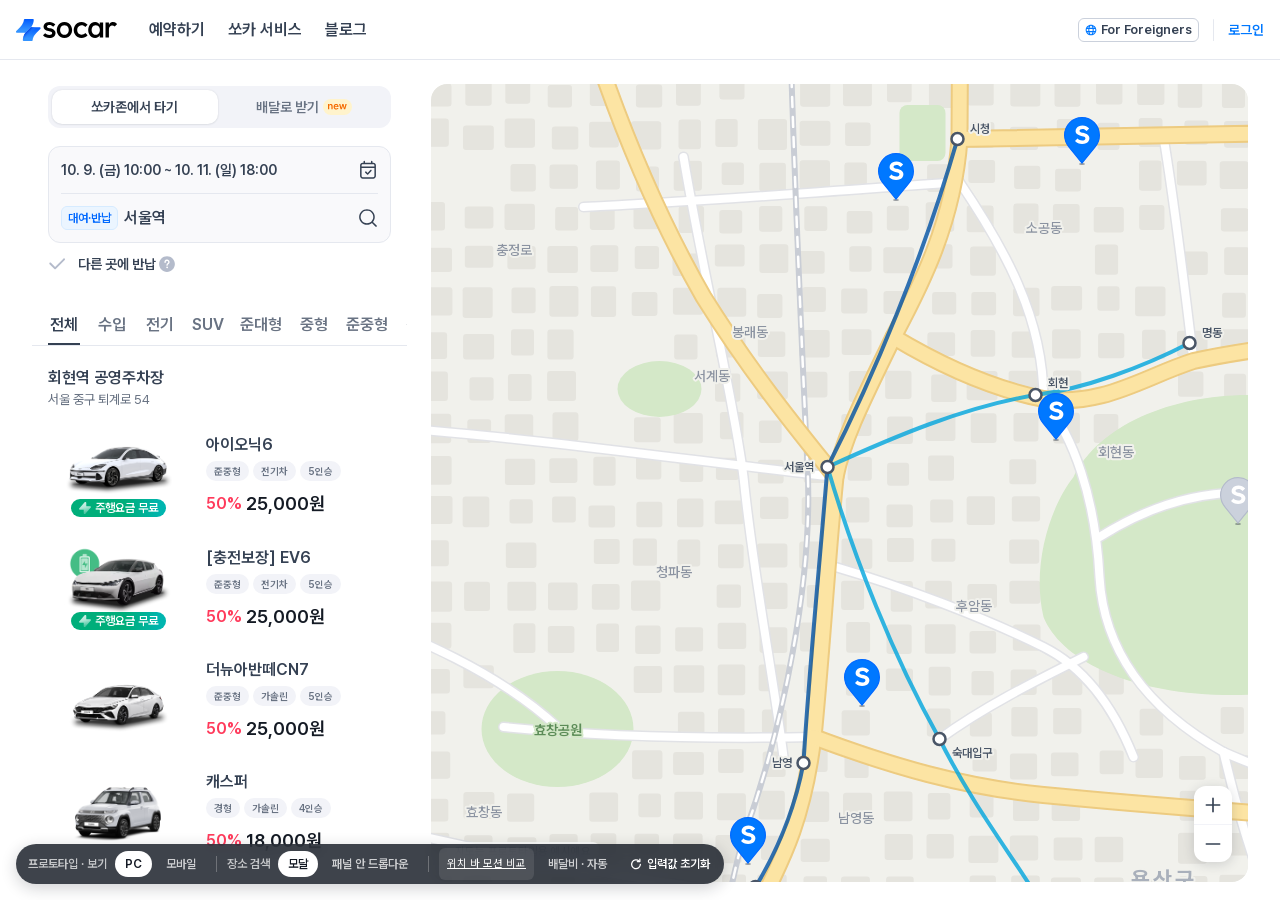
==== commit 2d00dacf: "Add location confirmation motion comparison prototype" ====
--- a/socar-zone-delivery-switch.html
+++ b/socar-zone-delivery-switch.html
@@ -479,10 +479,6 @@
 body.is-narrow .proto-opt .proto-opt__reset{width:28px;padding:4px 7px;font-size:0;gap:0}
 .maplink{flex:none;align-self:flex-start;display:inline-flex;align-items:center;gap:6px;margin:0 16px 4px;padding:2px 0;border-radius:6px;font-size:13px;font-weight:600;line-height:20px;color:var(--text-secondary)}
 .maplink:hover{color:var(--text-primary)}
-.suggest{display:block;width:100%;padding:16px 16px 0;background:#fff;text-align:left}
-.suggest:hover,.suggest:focus-visible{background:var(--gray-50)}
-.suggest__text{display:block;padding-bottom:16px;border-bottom:1px solid var(--border-weak);font-size:16px;font-weight:400;line-height:24px;color:var(--text-primary)}
-.suggest__text b{font-weight:600;color:var(--primary)}
 .sinput__clear{flex:none;display:flex;align-items:center;justify-content:center;width:22px;height:22px;border-radius:50%;color:var(--gray-400)}
 .sinput__clear:hover{color:var(--gray-600)}
 .sinput__clear[hidden],.sinput__icon[hidden]{display:none}
@@ -845,7 +841,7 @@
 .detail__rental-method:has(.detail__places-heading) .detail__place-note{color:#99A1B1;background:#EBF5FF}
 
 </style>
-<link rel="stylesheet" href="order.css?v=20261013-zone-7">
+<link rel="stylesheet" href="order.css?v=20261030-pinbar-motion">
 </head>
 <body>
 <svg class="defs" width="0" height="0" aria-hidden="true" focusable="false">
@@ -956,6 +952,12 @@
           <p class="map__caption">지도는 프로토타입용 예시예요</p>
         </div>
         <div class="pinbar" id="pinbar" hidden></div>
+        <section class="motion-review" id="motionReview" aria-label="위치 바 인터랙션 비교" hidden>
+          <header><strong>위치 바 인터랙션 비교</strong><a href="?" aria-label="인터랙션 비교 닫기">닫기</a></header>
+          <div class="motion-review__variants" role="group" aria-label="등장 방식"><button type="button" data-bar-motion="slide" aria-pressed="true">A · 위에서 내려오기</button><button type="button" data-bar-motion="fold" aria-pressed="false">B · 접혔다 펼쳐지기</button></div>
+          <div class="motion-review__playback"><label>재생 속도 <select id="barMotionSpeed"><option value="1">보통 · 420ms</option><option value="2">느리게 · 840ms</option></select></label><button type="button" id="replayBarMotion">다시 재생</button></div>
+          <p id="barMotionDescription" role="status">바 전체가 지도 위쪽에서 내려옵니다.</p>
+        </section>
       </section>
     </div>
   </main>
@@ -972,6 +974,7 @@
   <button type="button" data-searchui="modal" aria-pressed="true" data-pc-only>모달</button>
   <button type="button" data-searchui="dropdown" aria-pressed="false" data-pc-only>패널 안 드롭다운</button>
   <span class="proto-opt__sep"></span>
+  <a class="proto-motion-link" href="?motion=slide">위치 바 모션 비교</a>
   <button type="button" class="proto-opt__settings" id="protoFee" aria-haspopup="menu" aria-expanded="false">배달비 · 자동</button>
   <button type="button" class="proto-opt__reset" id="protoReset" title="모드·일시·배달/반납 위치·필터·최근 검색을 처음 상태로"><span id="protoResetIcon"></span>입력값 초기화</button>
 </div>
@@ -1648,6 +1651,61 @@
 }
 function syncHistoryForBar() { if (showBar()) pushLayer('edit'); else popLayer('edit'); }
 
+/* Motion proposals authored for comparison; Figma has no recorded keyframes. */
+let barMotion = new URLSearchParams(location.search).get('motion') === 'fold' ? 'fold' : 'slide';
+let barMotionSpeed = 1, activeBarAnimations = [];
+function cancelBarMotion() {
+  activeBarAnimations.forEach(a=>a.cancel()); activeBarAnimations=[];
+}
+function playBarMotion() {
+  const el=$('#pinbar');
+  cancelBarMotion();
+  el.classList.remove('is-enter');
+  if (el.hidden || reduce()) return;
+  const mobile=isMobile(), centered=mobile?'translateX(0)':'translateX(-50%)';
+  const duration=420*barMotionSpeed;
+  const options={duration,easing:'cubic-bezier(.22,1,.36,1)'};
+  if (barMotion==='slide') {
+    activeBarAnimations.push(el.animate([
+      {opacity:0,transform:centered+' translateY(-110px)'},
+      {opacity:1,transform:centered+' translateY(0)'}
+    ],options));
+  } else {
+    const height=el.offsetHeight, style=getComputedStyle(el), row=$('.pinbar__row',el);
+    activeBarAnimations.push(el.animate([
+      {height:'2px',paddingTop:'0px',paddingBottom:'0px',opacity:.4,overflow:'hidden'},
+      {height:height+'px',paddingTop:style.paddingTop,paddingBottom:style.paddingBottom,opacity:1,overflow:'hidden'}
+    ],options));
+    activeBarAnimations.push(row.animate([
+      {opacity:0,transform:'translateY(-8px)',offset:0},
+      {opacity:0,transform:'translateY(-8px)',offset:.15},
+      {opacity:1,transform:'translateY(0)',offset:1}
+    ],options));
+  }
+}
+function initBarMotionReview() {
+  if (!new URLSearchParams(location.search).has('motion')) return;
+  $('#motionReview').hidden=false;
+  const update=()=>{
+    $$('[data-bar-motion]').forEach(b=>b.setAttribute('aria-pressed',String(b.dataset.barMotion===barMotion)));
+    $('#barMotionDescription').textContent=reduce()?'기기의 동작 줄이기 설정에 따라 애니메이션을 생략합니다.':barMotion==='slide'?'바 전체가 지도 위쪽에서 내려옵니다.':'같은 위치에서 높이가 펼쳐지고 내용이 나타납니다.';
+    const url=new URL(location.href); url.searchParams.set('motion',barMotion); history.replaceState(history.state,'',url);
+  };
+  const replay=()=>{
+    if (!showBar()) {
+      setMode('delivery');
+      S.edit='del'; S.dirty=true; render();
+    }
+    playBarMotion();
+  };
+  $$('[data-bar-motion]').forEach(b=>b.addEventListener('click',()=>{barMotion=b.dataset.barMotion;update();replay();}));
+  $('#barMotionSpeed').addEventListener('change',e=>{barMotionSpeed=Number(e.target.value);replay();});
+  $('#replayBarMotion').addEventListener('click',replay);
+  setMode('delivery'); stopAnim(); hideIntro();
+  S.edit='del'; S.dirty=true; render(); update();
+  RM.addEventListener('change',()=>{update();cancelBarMotion();});
+}
+
 /* PC: 지도 상단 확정 바 / 모바일: 기존 하단 확정 시트 */
 function renderBar() {
   syncSheetForBar();
@@ -1655,7 +1713,7 @@
   const el = $('#pinbar'), show = showBar(), k = S.edit, wasHidden = el.hidden;
   el.hidden = !show;
   $('#map').classList.toggle('has-pinbar', show);
-  if (!show) { el.innerHTML = ''; el.dataset.key = ''; syncPinActive(); return; }
+  if (!show) { cancelBarMotion(); el.innerHTML = ''; el.dataset.key = ''; syncPinActive(); return; }
   const f = fieldOf(k), loading = f.loading, blocked = !!f.blocked;
   el.dataset.key = k;
   el.dataset.locationState = f.state;
@@ -1663,12 +1721,13 @@
   el.setAttribute('aria-label', `${NAMES[k]} 위치 확정`);
   const title = loading ? DOTS : esc(f.name);
   const sub = f.addr;
+  if (!wasHidden) cancelBarMotion();
   el.innerHTML = `<div class="pinbar__row">${tagHTML(k)}<div class="pinbar__body">` +
-    `<button type="button" class="pinbar__name" data-bar="search" aria-label="${esc(loading ? f.addr : f.name)}. 장소 검색"><span>${title}</span><img class="pinbar__search-icon" src="${isMobile()?'assets/icons/map-search-mobile.svg':'assets/icons/map-search.svg'}" alt="" width="${isMobile()?14:12}" height="${isMobile()?14:12}"></button>` +
+    `<button type="button" class="pinbar__name" data-bar="search" aria-label="${esc(loading ? f.addr : f.name)}. 장소 검색"><span>${title}</span><img class="pinbar__search-icon" src="assets/icons/map-search-mobile.svg" alt="" width="14" height="14"></button>` +
     `<p class="pinbar__addr${loading ? ' is-muted' : ''}">${esc(sub)}</p></div><div class="pinbar__actions">` +
     '<button type="button" class="btn btn--sm btn--outline" data-bar="cancel">취소</button>' +
     `<button type="button" class="btn btn--sm btn--primary" data-bar="confirm"${loading || blocked ? ' disabled' : ''}>${k === 'del' ? '여기로 받기' : '여기로 반납'}</button></div></div>`;
-  if (wasHidden && !reduce()) { el.classList.remove('is-enter'); void el.offsetWidth; el.classList.add('is-enter'); }
+  if (wasHidden) playBarMotion();
   $('#map').style.setProperty('--pinbar-height', el.offsetHeight + 'px');
   syncPinActive();
 }
@@ -2015,11 +2074,20 @@
   const chip = document.querySelector('.detail__request-chip');
   if (!chip) return;
   const input = document.getElementById('deliveryRequest');
-  const header = document.querySelector('.detail__mobile-header');
+  const mobile = isMobile();
+  const header = document.querySelector(mobile ? '.detail__mobile-header' : '.gnb');
+  const appBounds = document.getElementById('app').getBoundingClientRect();
+  const headerBounds = header && header.getBoundingClientRect();
+  if (headerBounds) chip.style.top = (headerBounds.bottom - appBounds.top + 12) + 'px';
+  if (mobile) chip.style.removeProperty('left');
+  else {
+    const column = document.querySelector('.detail__left').getBoundingClientRect();
+    chip.style.left = (column.left + column.width / 2 - appBounds.left) + 'px';
+  }
   const ready = detailState && detailState.account === 'ready';
-  const passed = input && header && document.querySelector('.detail__request').getBoundingClientRect().bottom < header.getBoundingClientRect().bottom;
+  const passed = input && headerBounds && document.querySelector('.detail__request').getBoundingClientRect().bottom < headerBounds.bottom;
   // Focus can remain on the empty input after scrolling away; it must not dismiss the reminder.
-  chip.hidden = !(ready && isMobile() && detailState.mode === 'delivery' && !detailState.requestSaved && !detailState.request.trim() && passed && !requestJumping && !detailDialog);
+  chip.hidden = !(ready && detailState.mode === 'delivery' && !detailState.requestSaved && !detailState.request.trim() && passed && !requestJumping && !detailDialog);
 }
 
 function jumpToDeliveryRequest() {
@@ -2342,16 +2410,37 @@
   updateRequestChip();
   persistDetailBooking();
 }
-function showDetailDialog(title, content) {
+function showDetailDialog(title, content, { className = '', actions = '' } = {}) {
   closeDetailDialog();
   const returnFocus = document.activeElement;
-  const root = document.createElement('div'); root.className = 'detail-dialog';
-  root.innerHTML = `<div class="detail-dialog__panel" role="dialog" aria-modal="true" aria-labelledby="detailDialogTitle"><h2 id="detailDialogTitle">${title}</h2>${content}<button type="button" class="btn btn--primary" data-dialog-close>확인</button></div>`;
+  const root = document.createElement('div'); root.className = 'detail-dialog' + (className ? ' ' + className : '');
+  root.innerHTML = `<div class="detail-dialog__panel" role="dialog" aria-modal="true" aria-labelledby="detailDialogTitle"><h2 id="detailDialogTitle">${title}</h2>${content}${actions || '<button type="button" class="btn btn--primary" data-dialog-close>확인</button>'}</div>`;
   $('#app').appendChild(root); detailDialog = { root, returnFocus };
   root.addEventListener('click', e => { if (e.target === root || e.target.closest('[data-dialog-close]')) closeDetailDialog(); });
   root.addEventListener('keydown', e => { if (e.key === 'Escape') { e.stopPropagation(); closeDetailDialog(); } if (e.key === 'Tab') { const nodes=$$('button,summary,input,select,textarea,a[href]',root).filter(el=>!el.disabled); const first=nodes[0],last=nodes[nodes.length-1]; if(e.shiftKey&&document.activeElement===first){e.preventDefault();last.focus();}else if(!e.shiftKey&&document.activeElement===last){e.preventDefault();first.focus();} } });
   $('#carDetail').inert = true; $('#detailMobilePay').inert = true; $('.gnb').inert = true; $('.proto-opt').inert = true;
   $('[data-dialog-close]',root).focus({preventScroll:true});
+}
+function showPaymentConfirmation() {
+  if (!detailReady()) return;
+  const d = detailState;
+  const insurance = INSURANCES.find(i => i.id === d.insurance);
+  const row = (label, value) => `<div class="payment-confirmation__row"><dt>${label}</dt><dd>${esc(value)}</dd></div>`;
+  const content = `<p class="payment-confirmation__message">결제 완료 전, 예약 정보를 확인하세요.</p><div class="payment-confirmation__information"><div class="payment-confirmation__vehicle"><strong>${esc(d.car.model)}</strong><img src="${CAR_PHOTOS[d.car.art]}" width="65.6" height="38.4" alt="${esc(d.car.model)}"></div><dl>${row('날짜 시간',d.date.label)}${row('대여 장소',d.rentalPlace.name)}${d.returnElsewhere ? row('반납 장소',d.returnPlace.name) : ''}${row('보장 보험',insurance.name+' 적용')}</dl></div><div class="payment-confirmation__amount"><span>결제 금액</span><strong>총 ${money(detailAmounts().total)}</strong></div>`;
+  showDetailDialog('결제를 진행합니다.', content, {
+    className:'detail-dialog--payment-confirmation',
+    actions:'<div class="payment-confirmation__actions"><button type="button" data-dialog-close>취소</button><button type="button" data-payment-confirm>결제하기</button></div>'
+  });
+  $('[data-payment-confirm]',detailDialog.root).addEventListener('click', () => {
+    // Prototype only: confirming never sends a payment or reservation request.
+    closeDetailDialog();
+    $('.payment-confirmation__notice')?.remove();
+    const notice = document.createElement('p');
+    notice.className='payment-confirmation__notice'; notice.setAttribute('role','status');
+    notice.textContent='예약 흐름을 확인했어요. 실제 예약·결제는 진행되지 않습니다.';
+    $('#app').appendChild(notice);
+    setTimeout(()=>notice.remove(),4000);
+  },{once:true});
 }
 function closeDetailDialog() {
   if (!detailDialog) return;
@@ -2431,7 +2520,7 @@
   }
   else if (action === 'agreement-jump') { const id = d.returnElsewhere && !d.oneWayAgreed ? '#detailOneWayAgreement' : d.car.fuel === '전기차' && !d.evAgreed ? '#detailEVAgreement' : '#detailAgreement'; $(id).scrollIntoView({behavior:reduce()?'auto':'smooth',block:'start'}); $('input',$(id)).focus({preventScroll:true}); }
   else if (action === 'pay' && d.account !== 'ready') { showDetailDialog(d.account==='guest'?'프로토타입 로그인':'면허·결제수단 등록', '<p>등록 완료 상태로 전환하여 예약 흐름을 계속 확인할 수 있어요.</p>'); $('[data-dialog-close]',detailDialog.root).textContent=d.account==='guest'?'로그인 완료':'등록 완료'; $('[data-dialog-close]',detailDialog.root).addEventListener('click',()=>setDetailAccount('ready'),{once:true}); }
-  else if (action === 'pay' && detailReady()) showDetailDialog('예약 내용을 확인했어요', `<p>${esc(d.car.model)} · ${esc(d.date.label)}</p><p>${esc(d.rentalPlace.name)} → ${esc(d.returnPlace.name)}</p><p>총 ${money(detailAmounts().total)}</p><p>프로토타입의 예약 흐름이 완료됐어요. 실제 예약이나 결제는 진행되지 않습니다.</p>`);
+  else if (action === 'pay' && detailReady()) showPaymentConfirmation();
 }
 function bindCarDetail() {
   const el = $('#carDetail');
@@ -2527,7 +2616,7 @@
   const title = searchTitle(k);
   return (withHead ? `<div class="sheet__head"><h2 class="sheet__title" id="sheetTitle">${title}</h2><button type="button" class="sheet__close" data-sheet="close" aria-label="닫기">${I.close}</button></div>` : '') +
     `<div class="sheet__search"><label class="sinput">${k==='ref'?'<span class="tag tag--del">대여</span>':tagHTML(k)}<input type="text" placeholder="주소 또는 건물 이름 검색" aria-label="${title}" autocomplete="off" spellcheck="false">` +
-    `<button type="button" class="sinput__clear" data-sheet="clearq" aria-label="입력 지우기" hidden>${I.xcircle}</button><span class="sinput__icon">${rentalIcon('rental-search18')}</span></label>` +
+    `<button type="button" class="sinput__clear" data-sheet="clearq" aria-label="입력 지우기" hidden><img src="assets/icons/search-result-clear.svg" width="18" height="18" alt=""></button><span class="sinput__icon">${rentalIcon('rental-search18')}</span></label>` +
     (k==='ref'?'<a class="search-jeju" href="https://www.socar.kr/jeju" target="_blank" rel="noopener noreferrer" aria-label="제주예약 (새 창)"><img src="assets/icons/search-jeju.svg" width="18" height="18" alt="" aria-hidden="true"><span>제주예약</span></a>':'') + `</div>` +
     `<div class="sheet__body${forDetail?'':' sheet__body--map'}" data-sheet-body></div>` +
     (forDetail ? '' : '<button type="button" class="maplink" data-sheet="map"><img src="assets/icons/map-line.svg" width="20" height="20" alt="" aria-hidden="true"><span>지도에서 찾기</span></button>');
@@ -2577,7 +2666,7 @@
       else if (!e.shiftKey && document.activeElement===last) { e.preventDefault(); first.focus(); }
     }
   });
-  input.addEventListener('input', () => { search.phase = input.value.trim() ? 'suggest' : 'recent'; drawSearch(); });
+  input.addEventListener('input', () => { search.phase = input.value.trim() ? 'results' : 'recent'; drawSearch(); });
   input.addEventListener('keydown', e => {
     if (e.key === 'Enter') {
       e.preventDefault();
@@ -2598,8 +2687,6 @@
       return;
     }
     if (t.closest('[data-sheet="clearq"]')) { e.preventDefault(); input.value = ''; search.phase = 'recent'; drawSearch(); input.focus(); return; }
-    const sug = t.closest('[data-suggest]');
-    if (sug) { input.value = sug.dataset.suggest; search.phase = 'results'; drawSearch(); input.focus(); return; }
     if (t.closest('[data-sheet="clear"]')) { S.recent = []; drawSearch(); input.focus(); return; }
     const del = t.closest('[data-del]');
     if (del) { S.recent = S.recent.filter(x => x !== del.dataset.del); drawSearch(); input.focus(); return; }
@@ -2627,17 +2714,9 @@
   if (!search) return;
   const body = $('[data-sheet-body]', search.sheet), q = search.input.value.trim();
   const clr = $('.sinput__clear', search.sheet), ico = $('.sinput__icon', search.sheet);
-  if (clr && ico) { clr.hidden = !(q && search.phase !== 'results'); ico.hidden = !clr.hidden; }
-  if (q && search.phase === 'suggest') {     // 입력 중: 추천 검색어
-    const nq = q.replace(/\s+/g, ''), anchor = searchAnchor();
-    const names = [...new Set(rankPlaces(nq, anchor).map(p => p.name).filter(n => n.replace(/\s+/g, '').includes(nq)))].slice(0, 10);
-    search.items = [];
-    body.innerHTML = names.length
-      ? names.map(n => { const i = n.indexOf(q); const hl = i < 0 ? esc(n) : esc(n.slice(0, i)) + `<b>${esc(n.slice(i, i + q.length))}</b>` + esc(n.slice(i + q.length)); return `<button type="button" class="suggest" data-suggest="${esc(n)}"><span class="suggest__text">${hl}</span></button>`; }).join('')
-      : `<p class="sheet__empty"><b>‘${esc(q)}’에 맞는 장소가 없어요</b>${search.detail?'다른 주소나 건물 이름으로 검색해주세요.':'지도에서 핀을 움직여 정할 수도 있어요'}</p>`;
-    return;
-  }
+  if (clr && ico) { clr.hidden = !q; ico.hidden = !clr.hidden; }
   if (!q) {
+    search.sheet.classList.remove('has-search-results');
     const items = S.recent.map(placeOf).filter(Boolean);
     search.items = [];
     body.innerHTML = (search.detail?'':searchFavoritesHTML()) + `<div class="sec-title"><p>최근 검색</p>${items.length ? '<button type="button" class="text-btn" data-sheet="clear">모두 삭제</button>' : ''}</div>` +
@@ -2649,11 +2728,16 @@
   }
   const nq = q.replace(/\s+/g, ''), anchor = searchAnchor();
   const list = rankPlaces(nq, anchor);
+  search.sheet.classList.toggle('has-search-results', !!q);
   search.items = list;
   body.innerHTML = list.length
-    ? `<div class="results">${list.map(p => `<div class="result" data-pick="${p.key}"><div class="result__text"><p class="result__name">${highlight(p.name, q)}</p><p class="result__addr">${esc(p.addr)}</p></div>` +
-      `<button type="button" class="btn btn--sm btn--outline" data-pick="${p.key}">선택</button></div>`).join('')}</div>`
-    : `<p class="sheet__empty"><b>‘${esc(q)}’에 맞는 장소가 없어요</b>${search.detail?'다른 주소나 건물 이름으로 검색해주세요.':'지도에서 핀을 움직여 정할 수도 있어요'}</p>`;
+    ? `<div class="results" aria-label="검색 결과">${list.map(p => {
+      // The prototype uses schematic map coordinates; replace this distance with API data in production.
+      const distance = (dist(p, anchor) * 3.5 / 1000).toFixed(1) + 'km';
+      const region = p.addr.split(' ').slice(0, 2).join(' ');
+      return `<button type="button" class="result" data-pick="${p.key}" aria-label="${esc(p.name)}. ${distance} · ${esc(region)}"><span class="result__text"><span class="result__line"><img src="assets/icons/search-result-${p.kind==='zone'?'zone':'pin'}.svg" width="18" height="18" alt=""><span class="result__name">${highlight(p.name, q)}</span></span><span class="result__addr">${distance} · ${esc(region)}</span></span><span class="result__divider"><img src="assets/icons/search-result-divider.svg" width="343" height="1" alt=""></span></button>`;
+    }).join('')}</div>`
+    : '<p class="sheet__empty sheet__empty--results" role="status">검색 결과가 없습니다.</p>';
 }
 function selectPlace(k, place) {
   if (search && search.detail) { selectDetailPlace(k,place); return; }
@@ -3311,6 +3395,7 @@
   $('#chips').innerHTML = CHIPS.map(c => `<button type="button" class="chip" data-chip="${c}" aria-pressed="false">${c}</button>`).join('');
   measure(); drawMap(); applyView(); render(); bind(); bindSheet(); bindCarDetail(); applyLayout();
   restoreCarDetailRoute();
+  initBarMotionReview();
 }
 init();
 })();
--- a/order.css
+++ b/order.css
@@ -9,7 +9,7 @@
 .detail__progress span{display:block;height:100%;width:0;border-radius:8px;background:#99ceff;transition:width .2s ease}
 .detail__tasks{display:grid;gap:4px;padding:16px 14px;border-radius:12px;background:var(--gray-50)}
 .detail__checklist button{color:var(--text-primary);font-weight:400}
-.detail__task-badge{padding:0;border:0;background:none;color:var(--text-disabled);font-size:13px;line-height:20px;font-weight:600}
+.detail__task-badge{padding:0;border:0;background:none;color:#ff8800;font-size:13px;line-height:20px;font-weight:600}
 .detail__task-state{gap:2px}
 .detail__checklist .is-done .detail__task-badge{border:0;background:none;color:var(--primary)}
 .detail__checklist .is-done .detail__task-label{color:var(--text-secondary)}
@@ -37,7 +37,7 @@
 .detail__request-chip[hidden]{display:none!important}
 .detail__request.is-guided{border-color:#99ceff;box-shadow:0 0 0 2px var(--blue-50)}
 .app.is-mobile .detail__mobile-header{position:sticky;top:0;z-index:36}
-.app.is-mobile .detail__request-chip:not([hidden]){display:flex}
+.detail__request-chip:not([hidden]){display:flex}
 .app.is-mobile .detail__mobile-cta{position:relative;padding-top:16px}
 .app.is-mobile .detail__wrap{padding-bottom:170px}
 .app.is-mobile .detail__amount-lock{font-size:13px}
@@ -212,3 +212,64 @@
 .app.is-mobile .accessory-panel__list{height:min(400px,calc(100dvh - 224px))}
 .accessory-product__info p{left:auto;right:0}
 @media(max-width:360px){.app.is-mobile .accessory-product__price{flex-wrap:wrap}.app.is-mobile .accessory-product__quantity{margin-left:auto}}
+
+/* Figma place search: typed input goes directly to selectable results. */
+.sheet.has-search-results .sheet__search{padding:8px 16px 14px}
+.sheet.has-search-results .sinput{box-shadow:inset 0 0 0 1px var(--border-weak)}
+.sheet.has-search-results .sinput:focus-within{box-shadow:inset 0 0 0 1px var(--blue-400)}
+.sheet.has-search-results .sinput input{color:var(--text-primary)}
+.sinput__clear{width:18px;height:18px}
+.sinput__clear img{flex:none}
+.results{gap:0;padding:12px 16px 40px}
+.result{display:flex;flex-direction:column;align-items:stretch;gap:16px;width:100%;padding:16px 16px 0;border-radius:0;background:var(--white);text-align:left}
+.result:hover,.result:focus-visible{background:var(--gray-50)}
+.result__text{gap:2px}
+.result__line{display:flex;align-items:center;gap:8px;min-width:0}
+.result__line img{flex:none}
+.result__name{min-width:0;color:var(--text-primary);overflow:hidden;text-overflow:ellipsis;white-space:nowrap}
+.result__addr{padding-left:26px;color:#697383}
+.result__divider{display:block;height:1px;overflow:hidden}
+.result__divider img{display:block}
+.sheet__empty--results{padding:80px 16px;color:var(--text-tertiary);font-size:16px;line-height:24px;font-weight:600}
+.app.is-mobile .results{padding:12px 0 40px}
+
+/* Payment confirmation alert, shared by PC and mobile. */
+.detail-dialog--payment-confirmation{background:rgba(0,0,0,.44)}
+.detail-dialog--payment-confirmation .detail-dialog__panel{width:300px;max-width:100%;max-height:calc(100dvh - 40px);padding:20px;border-radius:24px;box-shadow:none;overflow-y:auto}
+.detail-dialog--payment-confirmation h2{margin:0 0 8px;text-align:center;font-size:18px;line-height:26px;font-weight:600}
+.detail-dialog--payment-confirmation .payment-confirmation__message{margin:0 0 16px;color:#697383;text-align:center;font-size:14px;line-height:22px}
+.payment-confirmation__information{border-top:1px solid var(--border-weak);border-bottom:1px solid var(--border-weak);padding:2px 0 20px;display:grid;gap:16px}
+.payment-confirmation__vehicle{display:flex;align-items:center;justify-content:space-between;gap:16px;min-height:54.4px}
+.payment-confirmation__vehicle strong{font-size:16px;line-height:24px;font-weight:600;color:var(--text-strong)}
+.payment-confirmation__vehicle img{flex:none;object-fit:contain}
+.payment-confirmation__information dl{display:grid;gap:10px;margin:0}
+.payment-confirmation__row{display:grid;grid-template-columns:54px minmax(0,1fr);gap:18px;align-items:start}
+.payment-confirmation__row dt{padding:1px 4px;border:1px solid var(--gray-200);border-radius:4px;background:var(--gray-50);font-size:12px;font-weight:600;line-height:18px;color:#697383;white-space:nowrap}
+.payment-confirmation__row dd{margin:0;font-size:13px;line-height:20px;color:var(--text-primary);overflow-wrap:anywhere}
+.payment-confirmation__amount{display:flex;align-items:center;justify-content:space-between;gap:16px;margin-top:10px}
+.payment-confirmation__amount span{font-size:14px;line-height:22px;font-weight:600;color:var(--text-strong)}
+.payment-confirmation__amount strong{font-size:16px;line-height:24px;font-weight:600;color:var(--primary);white-space:nowrap}
+.payment-confirmation__actions{display:flex;gap:12px;margin-top:20px}
+.payment-confirmation__actions button{flex:1;min-width:0;min-height:56px;padding:14px 8px;border-radius:14px;background:var(--gray-100);color:var(--text-primary);text-align:center;font-size:16px;line-height:24px;font-weight:600}
+.payment-confirmation__actions [data-payment-confirm]{background:var(--primary);color:var(--white)}
+.payment-confirmation__actions [data-payment-confirm]:hover{background:var(--primary-strong)}
+.payment-confirmation__notice{position:absolute;z-index:81;bottom:140px;left:50%;transform:translateX(-50%);max-width:calc(100% - 32px);width:max-content;padding:12px 16px;border-radius:12px;background:var(--gray-900);color:var(--white);font-size:14px;line-height:22px;text-align:center}
+
+/* Location confirmation motion review, enabled by ?motion=slide or fold. */
+.app:not(.is-mobile) .pinbar{border:2px solid white;backdrop-filter:blur(20px);-webkit-backdrop-filter:blur(20px);box-shadow:0 2px 6px rgba(0,0,0,.15),0 4px 6px rgba(0,0,0,.04)}
+.motion-review[hidden]{display:none}
+.motion-review{position:absolute;z-index:26;bottom:32px;left:50%;transform:translateX(-50%);width:min(444px,calc(100% - 32px));padding:16px;border:1px solid var(--border);border-radius:16px;background:#fff;box-shadow:0 8px 24px #141a241a}
+.motion-review header{display:flex;align-items:center;justify-content:space-between;gap:12px;margin-bottom:12px}
+.motion-review header strong{font-size:14px;line-height:22px}
+.motion-review header a{font-size:12px;color:var(--text-secondary)}
+.motion-review__variants{display:flex;gap:6px;padding:4px;background:var(--gray-100);border-radius:10px}
+.motion-review__variants button{flex:1;min-width:0;padding:8px 4px;border-radius:7px;font-size:13px;line-height:20px;text-align:center;color:var(--text-secondary)}
+.motion-review__variants [aria-pressed=true]{background:white;color:var(--primary);font-weight:600;box-shadow:0 1px 4px #141a2414}
+.motion-review__playback{display:flex;align-items:center;justify-content:space-between;gap:8px;margin-top:12px}
+.motion-review__playback label{font-size:12px;color:var(--text-secondary)}
+.motion-review__playback select{padding:6px;border:1px solid var(--border);border-radius:6px;background:white;font:inherit;color:var(--text-primary)}
+.motion-review__playback button{padding:8px 12px;border-radius:8px;background:var(--primary);color:white;font-size:13px;font-weight:600}
+.motion-review p{font-size:12px;line-height:18px;color:var(--text-secondary);margin:10px 0 0}
+.proto-motion-link{padding:5px 8px;border-radius:6px;background:#ffffff18;color:white;font-size:11px;white-space:nowrap}
+.app.is-mobile .motion-review{top:16px;bottom:auto;z-index:26}
+@media(prefers-reduced-motion:reduce){.pinbar.is-enter{animation:none!important}}
